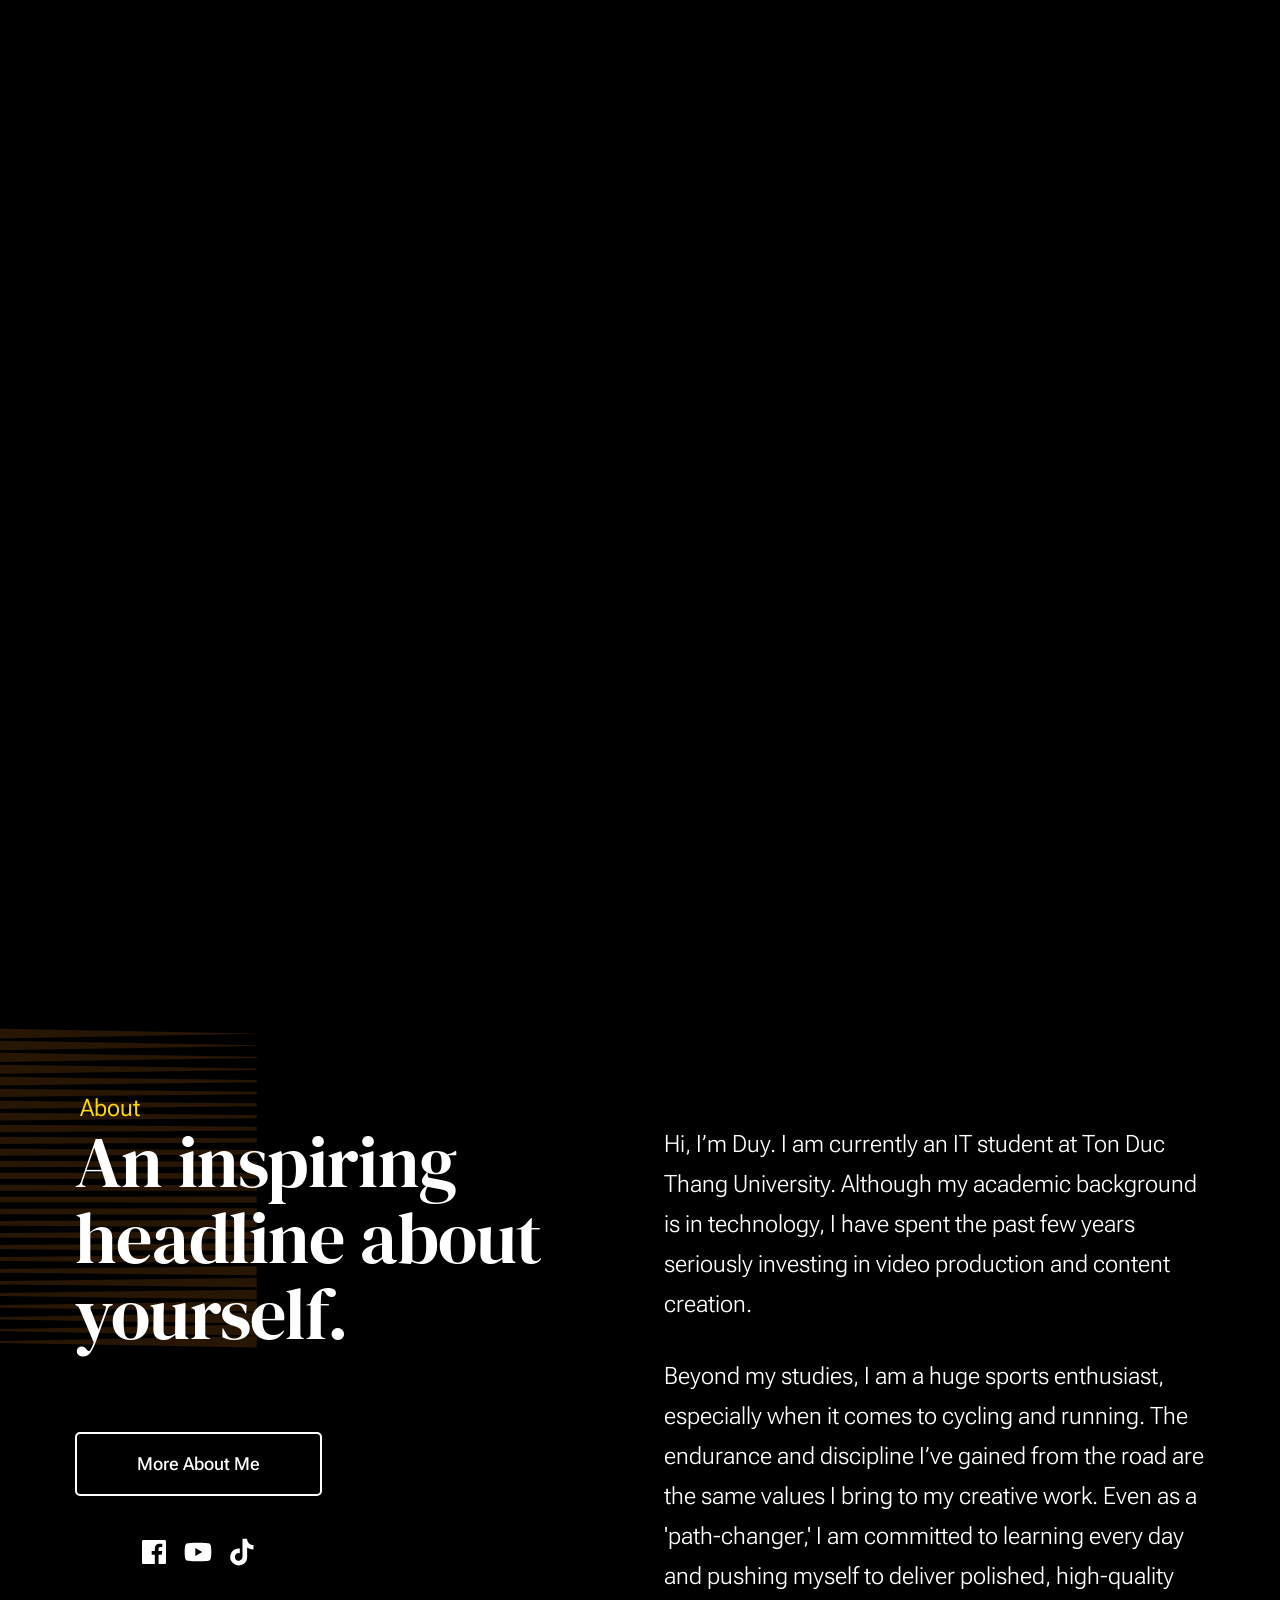
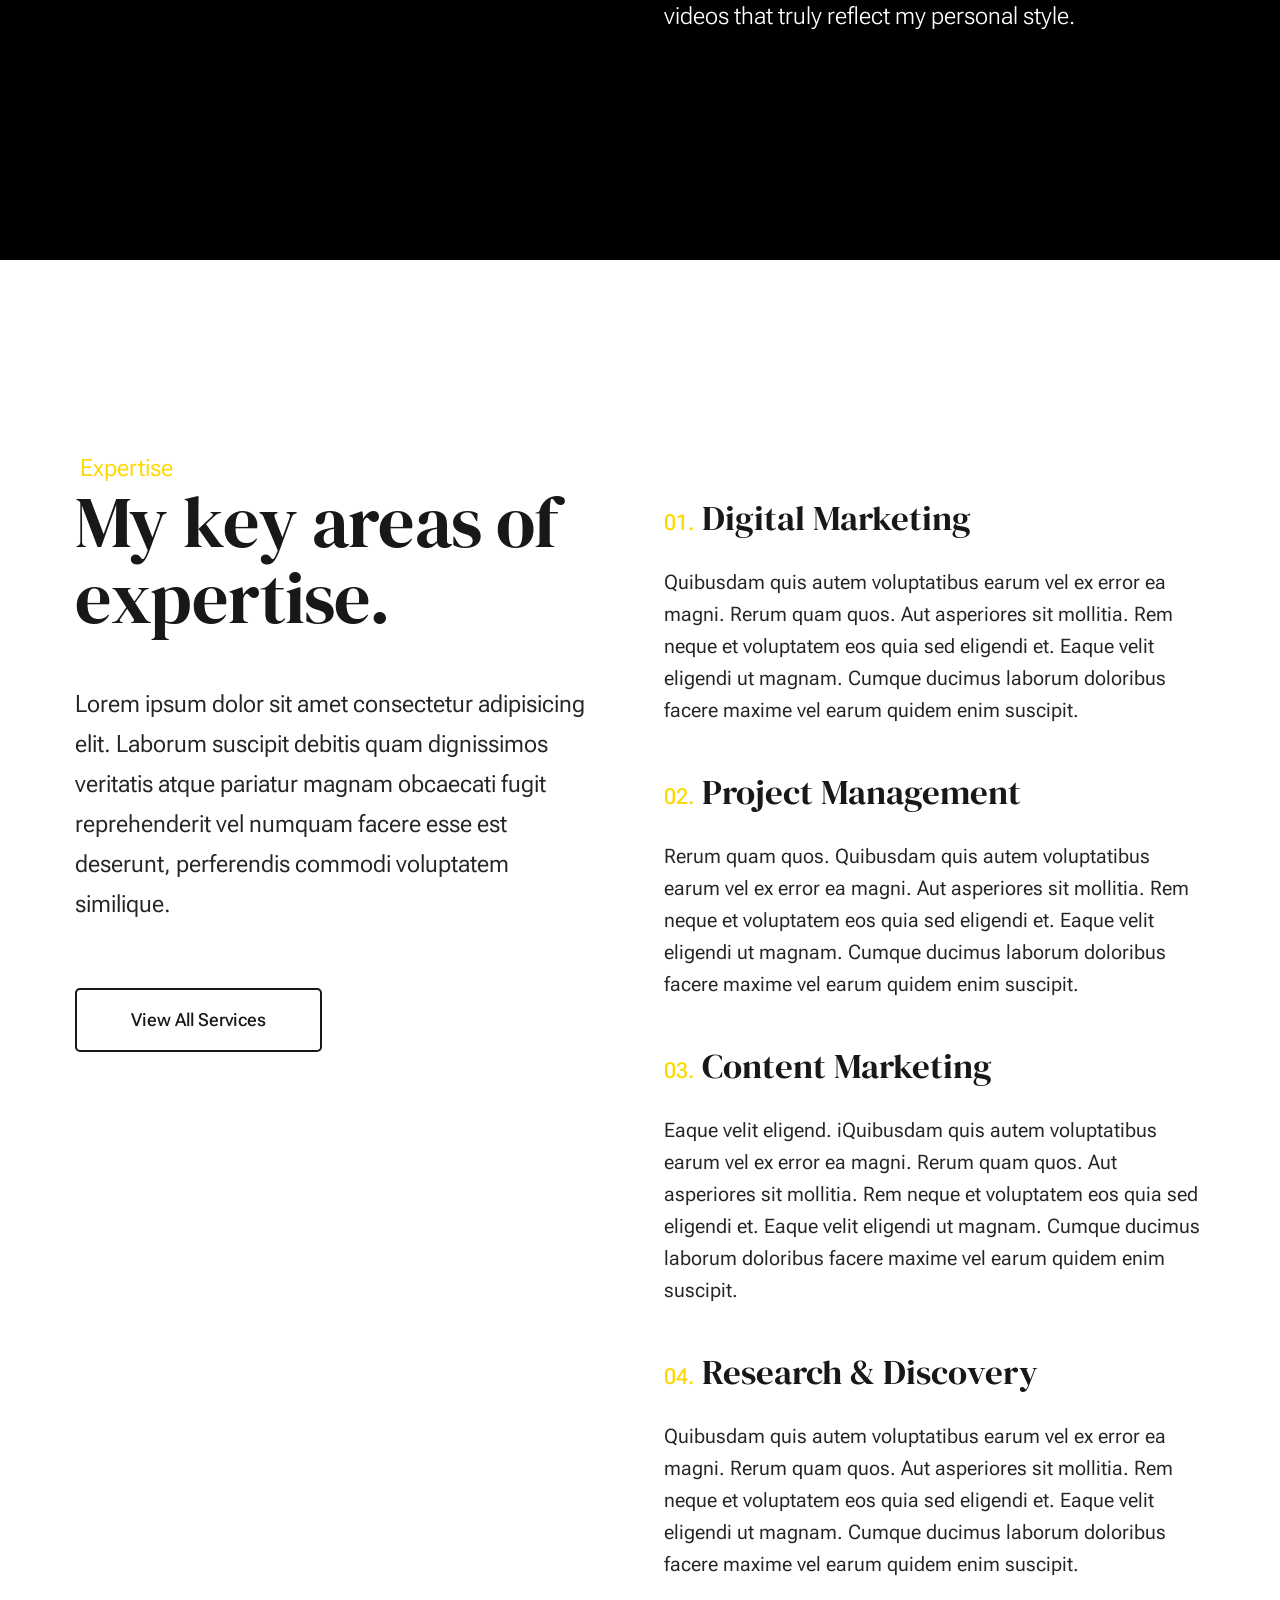
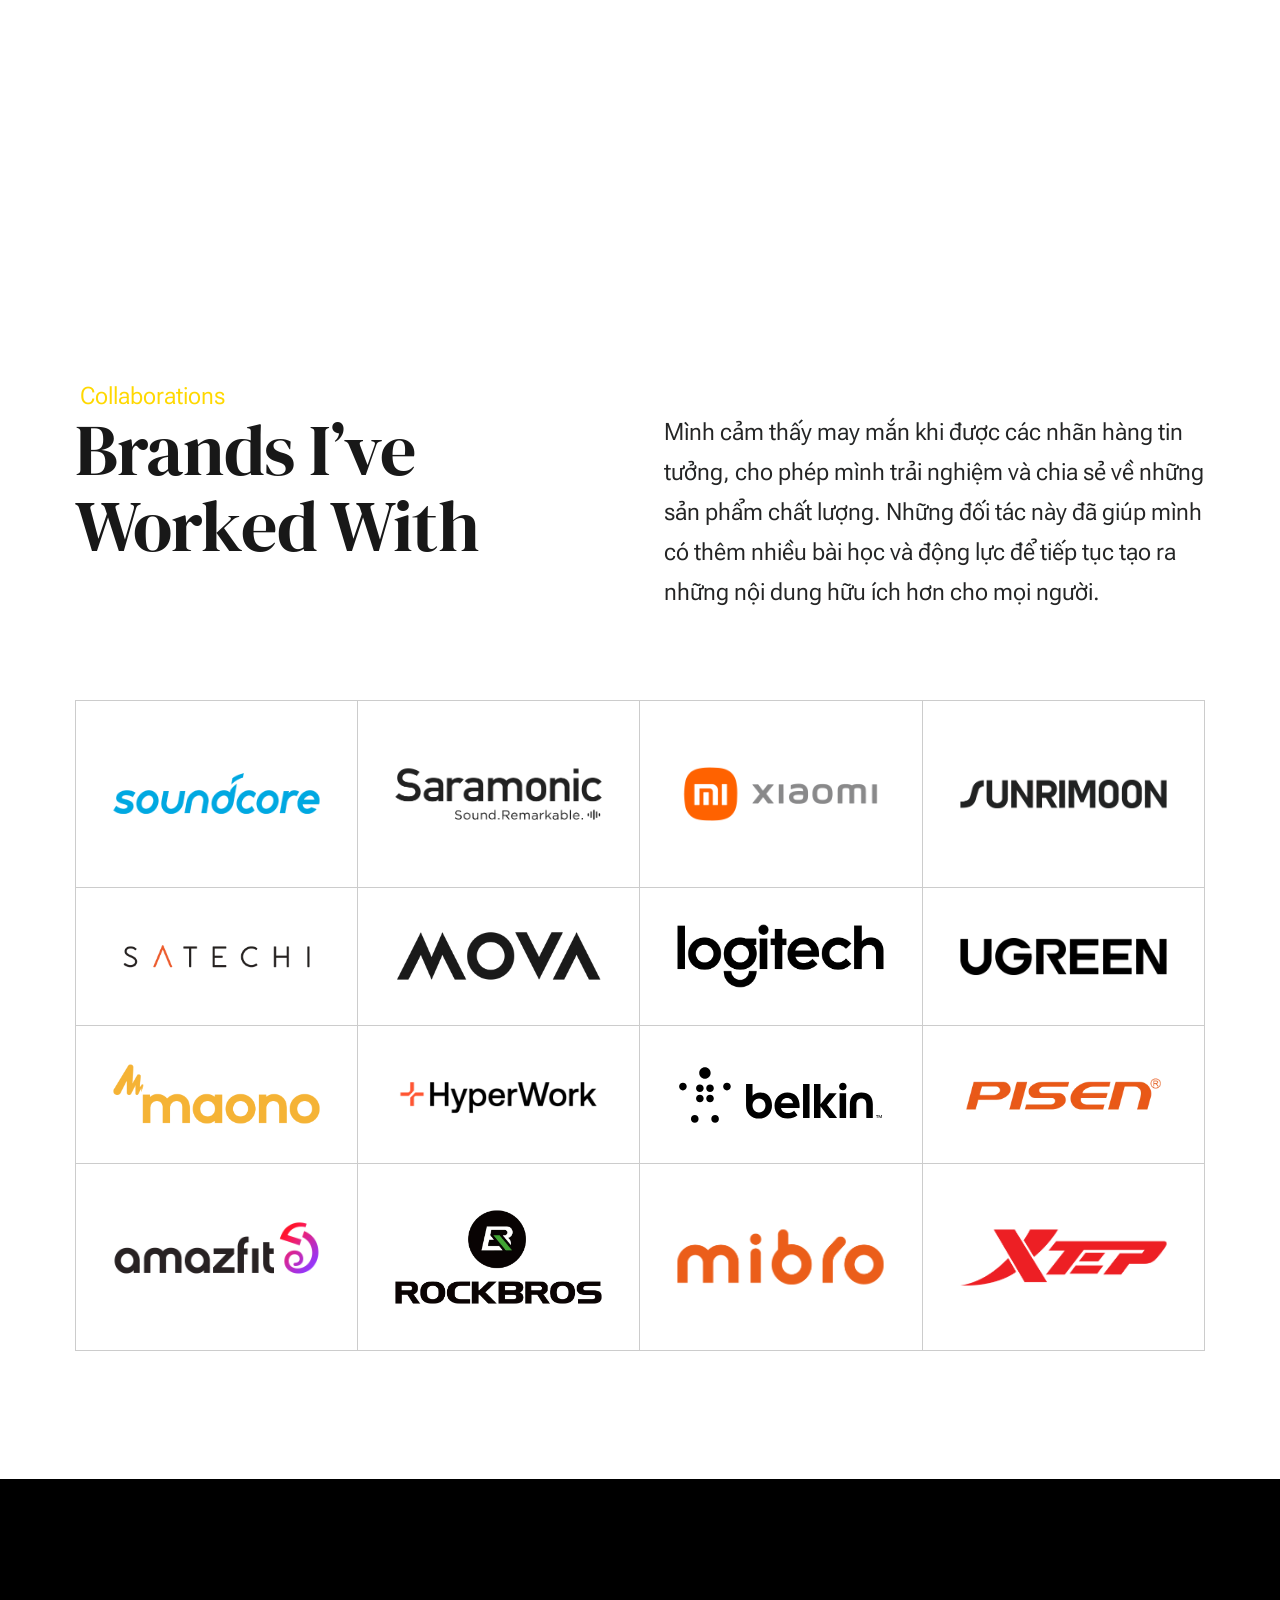
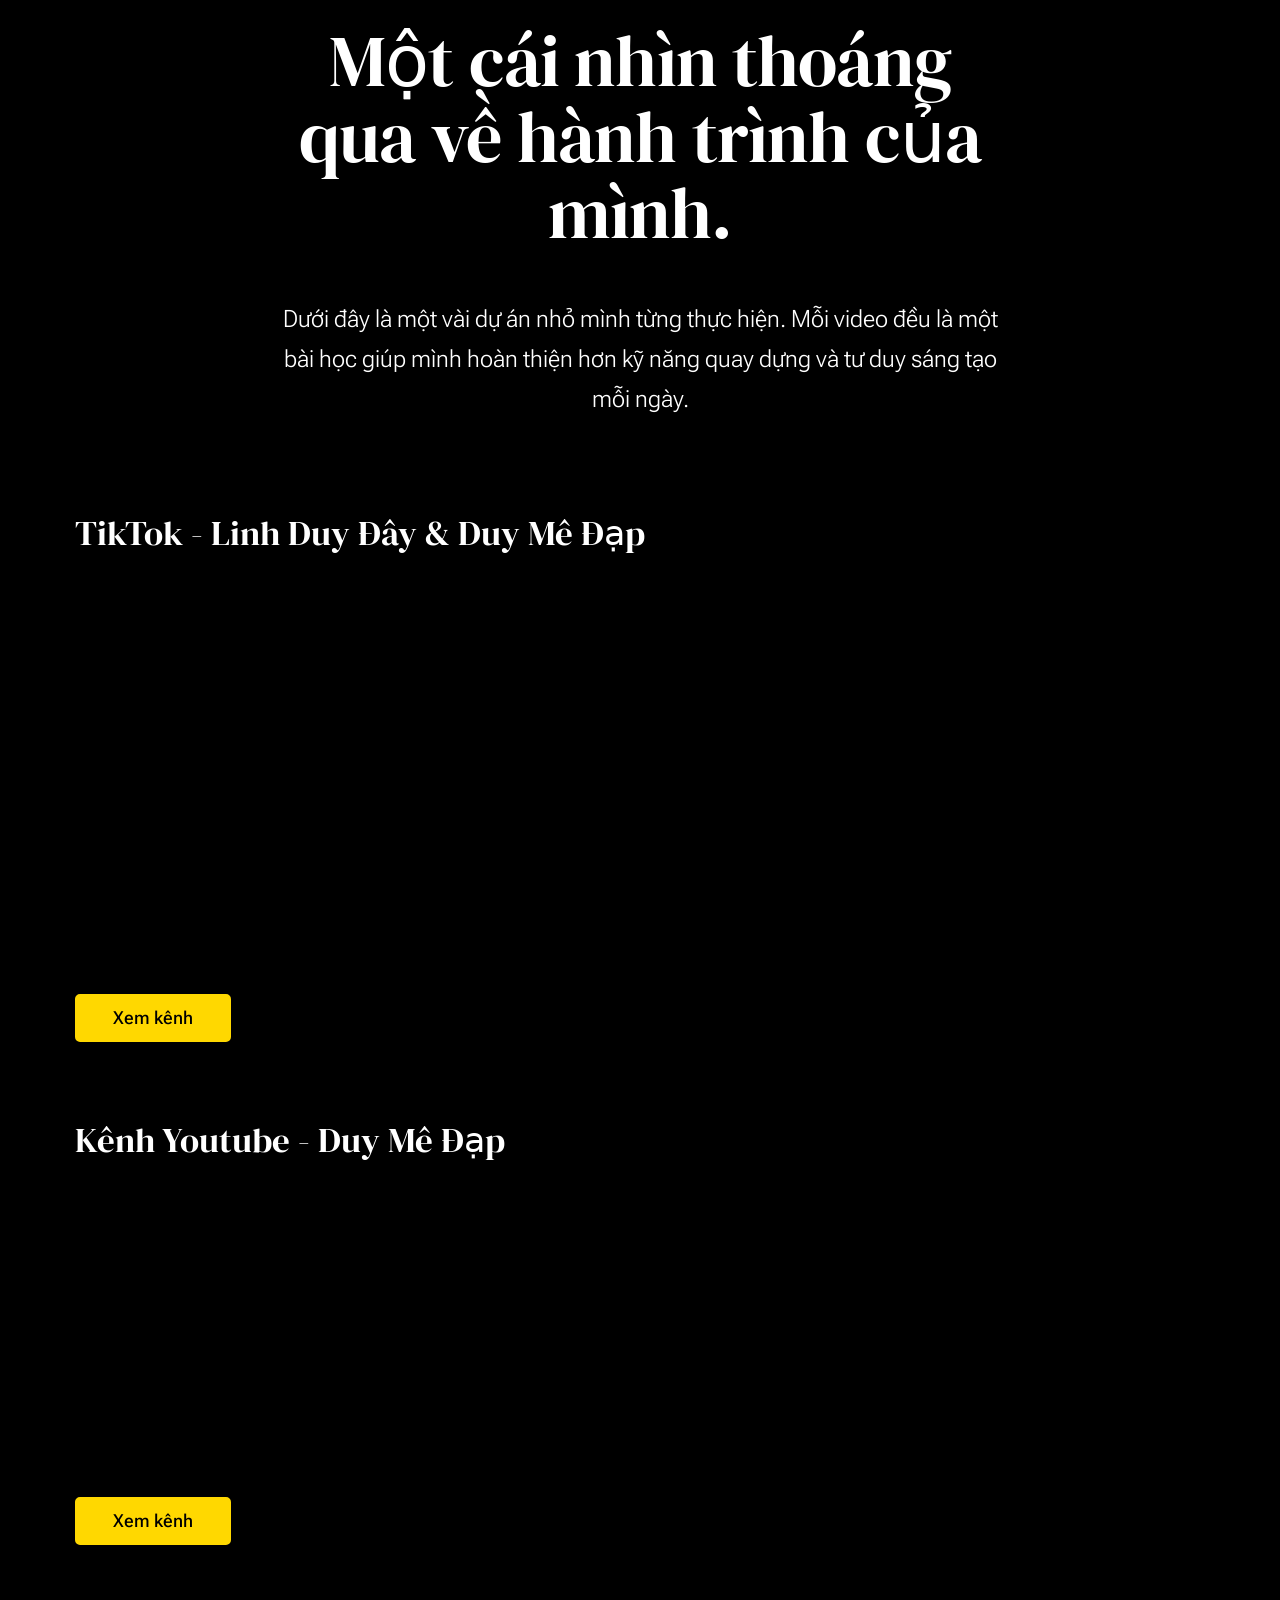
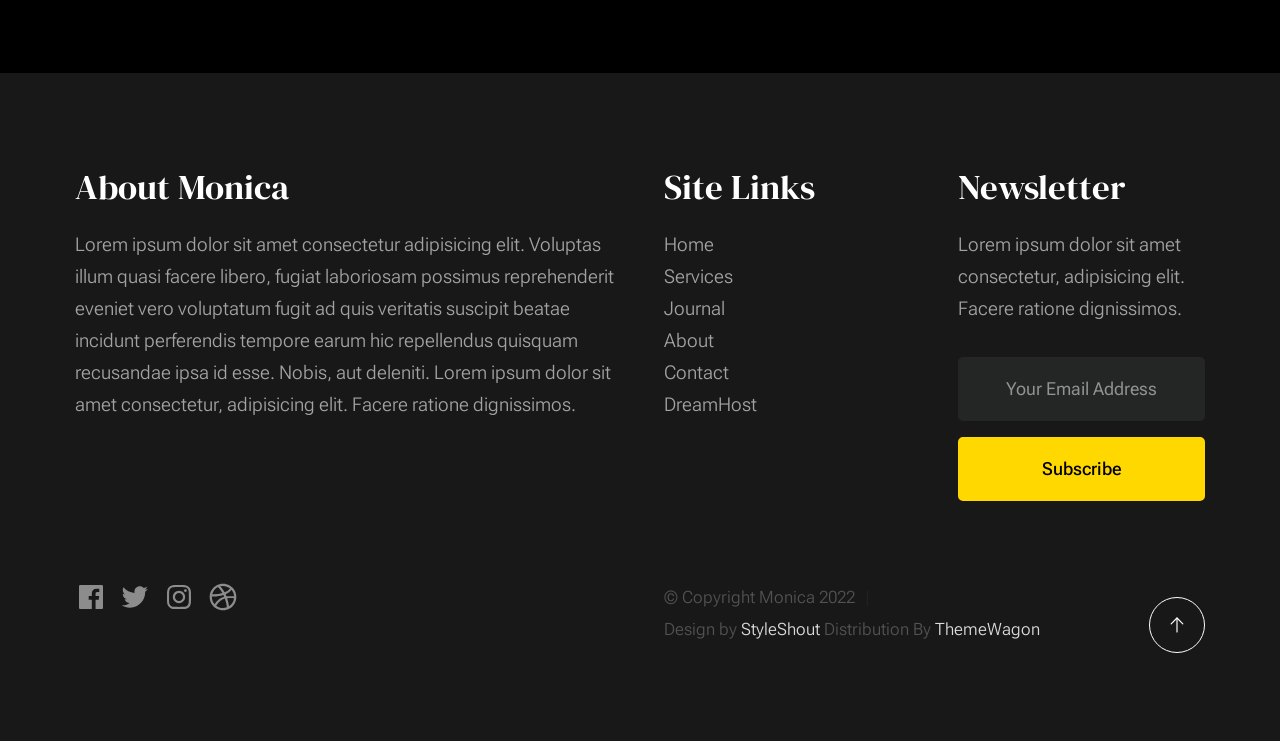
==== index.html @ 54ae008b "first commit" ====
<!DOCTYPE html>
<html lang="en" class="no-js">
  <head>
    <!--- basic page needs
    ================================================== -->
    <meta charset="utf-8" />
    <meta name="viewport" content="width=device-width, initial-scale=1" />
    <title>Linh Duy</title>

    <script>
      document.documentElement.classList.remove("no-js");
      document.documentElement.classList.add("js");
    </script>

    <!-- CSS
    ================================================== -->
    <link rel="stylesheet" href="css/vendor.css" />
    <link rel="stylesheet" href="css/styles.css" />

    <!-- favicons
    ================================================== -->
    <link rel="apple-touch-icon" sizes="180x180" href="apple-touch-icon.png" />
    <link rel="icon" type="image/png" sizes="32x32" href="favicon-32x32.png" />
    <link rel="icon" type="image/png" sizes="16x16" href="favicon-16x16.png" />
    <link rel="manifest" href="site.webmanifest" />
  </head>

  <body id="top">
    <!-- preloader
    ================================================== -->
    <div id="preloader">
      <div id="loader" class="dots-fade">
        <div></div>
        <div></div>
        <div></div>
      </div>
    </div>

    <!-- page wrap
    ================================================== -->
    <div id="page" class="s-pagewrap ss-home">
      <!-- # site header 
        ================================================== -->
      <header class="s-header">
        <div class="row s-header__inner width-sixteen-col">
          <div class="s-header__block">
            <div class="s-header__logo">
              <a class="logo" href="index.html">
                <img src="images/logo.png" alt="Homepage" />
              </a>
            </div>

            <a class="s-header__menu-toggle" href="#0"><span>Menu</span></a>
          </div>
          <!-- end s-header__block -->

          <nav class="s-header__nav">
            <ul class="s-header__menu-links">
              <li><a href="about.html">About</a></li>
              <li><a href="services.html">Gear</a></li>
              <li><a href="blog.html">Work</a></li>
              <li><a href="contact.html">Contact</a></li>
            </ul>
            <!-- s-header__menu-links -->

            <div class="s-header__contact">
              <a
                href="contact.html"
                class="btn btn--primary s-header__contact-btn"
                >Let's Work Together</a
              >
            </div>
            <!-- s-header__contact -->
          </nav>
          <!-- end s-header__nav -->
        </div>
        <!-- end s-header__inner -->
      </header>
      <!-- end s-header -->

      <!-- # site main content
        ================================================== -->
      <section id="content" class="s-content">
        <!-- intro
            ----------------------------------------------- -->
        <section id="intro" class="s-intro">
          <div class="row s-intro__content width-sixteen-col">
            <div class="column lg-12 s-intro__content-inner grid-block">
              <div class="s-intro__content-text">
                <div class="s-intro__content-pretitle text-pretitle">
                  Hello, I'm Duy
                </div>
                <h1 class="s-intro__content-title">
                  I share stories about tech <br />
                  & the open road <br />
                  through the lens<br />
                  of a young creative.
                </h1>
              </div>
              <!-- s-intro__content-text -->

              <div class="s-intro__content-media">
                <div class="s-intro__content-media-inner">
                  <img
                    src="images/intro-bg.jpg"
                    srcset="images/intro-bg.jpg 1x, images/intro-bg@2x.jpg 2x"
                    alt=""
                  />
                  <div class="lines">
                    <span></span>
                  </div>
                </div>
              </div>
              <!-- s-intro__content-media -->

              <div class="s-intro__scroll-down">
                <a href="#about" class="smoothscroll">
                  <div class="scroll-icon">
                    <svg
                      xmlns="http://www.w3.org/2000/svg"
                      viewBox="0 0 24 24"
                      width="36"
                      height="36"
                      fill="none"
                      stroke="#97b34a"
                      stroke-width="1"
                      stroke-linecap="round"
                      stroke-linejoin="round"
                    >
                      &lt;!--! Atomicons Free 1.00 by @atisalab License -
                      https://atomicons.com/license/ (Icons: CC BY 4.0)
                      Copyright 2021 Atomicons --&gt;
                      <polyline points="7 13 12 18 17 13"></polyline>
                      <line x1="12" y1="18" x2="12" y2="6"></line>
                    </svg>
                  </div>
                  <span>Scroll for more</span>
                </a>
              </div>
              <!-- s-intro__scroll-down -->
            </div>
            <!-- s-intro__content-inner -->
          </div>
          <!-- s-intro__content -->
        </section>
        <!-- end s-intro -->

        <!-- about
            ----------------------------------------------- -->
        <section id="about" class="s-about target-section">
          <div class="row s-about__content width-sixteen-col">
            <div class="column grid-block grid-section-split">
              <img
                src="images/geometric_shape.svg"
                alt=""
                class="s-about__content-imgbg"
              />

              <div class="section-header grid-section-split__header">
                <div class="text-pretitle">About</div>
                <h2 class="text-display-title">
                  An inspiring headline about yourself.
                </h2>
              </div>
              <!-- end section-header -->

              <div class="s-about__content-main grid-section-split__primary">
                <p class="attention-getter">
                  Hi, I’m Duy. I am currently an IT student at Ton Duc Thang
                  University. Although my academic background is in technology,
                  I have spent the past few years seriously investing in video
                  production and content creation.
                </p>

                <p class="attention-getter">
                  Beyond my studies, I am a huge sports enthusiast, especially
                  when it comes to cycling and running. The endurance and
                  discipline I’ve gained from the road are the same values I
                  bring to my creative work. Even as a 'path-changer,' I am
                  committed to learning every day and pushing myself to deliver
                  polished, high-quality videos that truly reflect my personal
                  style.
                </p>
              </div>
              <!-- end s-about__content-main -->

              <div class="s-about__content-btn grid-section-split__bottom">
                <a href="about.html" class="btn btn--stroke u-fullwidth"
                  >More About Me</a
                >

                <ul class="s-about__social social-list">
                  <li>
                    <a href="https://www.facebook.com/duypnl219">
                      <svg
                        xmlns="http://www.w3.org/2000/svg"
                        width="24"
                        height="24"
                        viewBox="0 0 24 24"
                        style="
                          fill: rgba(0, 0, 0, 1);
                          transform: ;
                          -ms-filter: ;
                        "
                      >
                        <path
                          d="M20,3H4C3.447,3,3,3.448,3,4v16c0,0.552,0.447,1,1,1h8.615v-6.96h-2.338v-2.725h2.338v-2c0-2.325,1.42-3.592,3.5-3.592 c0.699-0.002,1.399,0.034,2.095,0.107v2.42h-1.435c-1.128,0-1.348,0.538-1.348,1.325v1.735h2.697l-0.35,2.725h-2.348V21H20 c0.553,0,1-0.448,1-1V4C21,3.448,20.553,3,20,3z"
                        ></path>
                      </svg>
                      <span class="u-screen-reader-text">Facebook</span>
                    </a>
                  </li>
                  <li>
                    <a href="https://www.youtube.com/@duymedap">
                      <svg
                        xmlns="http://www.w3.org/2000/svg"
                        width="24"
                        height="24"
                        viewBox="0 0 24 24"
                        style="fill: rgba(255, 0, 0, 1)"
                      >
                        <path
                          d="M21.58,7.19c-0.23-0.86-0.91-1.53-1.77-1.77C18.25,5,12,5,12,5s-6.25,0-7.81,0.42c-0.86,0.24-1.53,0.91-1.77,1.77C2,8.75,2,12,2,12s0,3.25,0.42,4.81c0.23,0.86,0.91,1.53,1.77,1.77C5.75,19,12,19,12,19s6.25,0,7.81-0.42c0.86-0.24,1.53-0.91,1.77-1.77C22,15.25,22,12,22,12S22,8.75,21.58,7.19z M10,15V9l5.2,3L10,15z"
                        ></path>
                      </svg>
                      <span class="u-screen-reader-text">Youtube</span>
                    </a>
                  </li>
                  <li>
                    <a href="https://www.tiktok.com/@duymedap">
                      <svg
                        xmlns="http://www.w3.org/2000/svg"
                        width="24"
                        height="24"
                        viewBox="0 0 24 24"
                        style="fill: rgba(0, 0, 0, 1)"
                      >
                        <path
                          d="M19.59 6.69a4.83 4.83 0 0 1-3.77-4.25V2h-3.45v13.67a2.89 2.89 0 0 1-5.2 1.74 2.89 2.89 0 0 1 2.31-4.64 2.93 2.93 0 0 1 .88.13V9.4a6.84 6.84 0 0 0-1-.05A6.33 6.33 0 0 0 5 20.1a6.34 6.34 0 0 0 10.86-4.43v-7a8.16 8.16 0 0 0 4.77 1.52v-3.4a4.85 4.85 0 0 1-1.04-.1z"
                        ></path>
                      </svg>
                      <span class="u-screen-reader-text">TikTok</span>
                    </a>
                  </li>
                </ul>
                <!-- end s-footer__social -->
              </div>
              <!-- end s-about__content-btn -->
            </div>
            <!-- content-inner -->
          </div>
        </section>
        <!-- end s-about -->

        <!-- expertise
            ----------------------------------------------- -->
        <section id="expertise" class="s-expertise">
          <div class="row s-expertise__content width-sixteen-col">
            <div class="column xl-12 grid-block grid-section-split">
              <div class="section-header grid-section-split__header">
                <div class="text-pretitle">Expertise</div>
                <h2 class="text-display-title">My key areas of expertise.</h2>

                <p class="lead">
                  Lorem ipsum dolor sit amet consectetur adipisicing elit.
                  Laborum suscipit debitis quam dignissimos veritatis atque
                  pariatur magnam obcaecati fugit reprehenderit vel numquam
                  facere esse est deserunt, perferendis commodi voluptatem
                  similique.
                </p>
              </div>
              <!-- end section-header -->

              <div
                class="s-expertise__content-main grid-section-split__primary"
              >
                <div class="grid-list-items list-items show-ctr">
                  <div class="grid-list-items__item list-items__item">
                    <div class="grid-list-items__title list-items__item-header">
                      <h3 class="list-items__item-title">Digital Marketing</h3>
                    </div>
                    <div class="grid-list-items__text list-items__item-text">
                      <p>
                        Quibusdam quis autem voluptatibus earum vel ex error ea
                        magni. Rerum quam quos. Aut asperiores sit mollitia. Rem
                        neque et voluptatem eos quia sed eligendi et. Eaque
                        velit eligendi ut magnam. Cumque ducimus laborum
                        doloribus facere maxime vel earum quidem enim suscipit.
                      </p>
                    </div>
                  </div>
                  <!-- list-item -->
                  <div class="grid-list-items__item list-items__item">
                    <div class="grid-list-items__title list-items__item-header">
                      <h3 class="list-items__item-title">Project Management</h3>
                    </div>
                    <div class="grid-list-items__text list-items__item-text">
                      <p>
                        Rerum quam quos. Quibusdam quis autem voluptatibus earum
                        vel ex error ea magni. Aut asperiores sit mollitia. Rem
                        neque et voluptatem eos quia sed eligendi et. Eaque
                        velit eligendi ut magnam. Cumque ducimus laborum
                        doloribus facere maxime vel earum quidem enim suscipit.
                      </p>
                    </div>
                  </div>
                  <!-- list-expertise__item -->
                  <div class="grid-list-items__item list-items__item">
                    <div class="grid-list-items__title list-items__item-header">
                      <h3 class="list-items__item-title">Content Marketing</h3>
                    </div>
                    <div class="grid-list-items__text list-items__item-text">
                      <p>
                        Eaque velit eligend. iQuibusdam quis autem voluptatibus
                        earum vel ex error ea magni. Rerum quam quos. Aut
                        asperiores sit mollitia. Rem neque et voluptatem eos
                        quia sed eligendi et. Eaque velit eligendi ut magnam.
                        Cumque ducimus laborum doloribus facere maxime vel earum
                        quidem enim suscipit.
                      </p>
                    </div>
                  </div>
                  <!-- list-expertise__item -->
                  <div class="grid-list-items__item list-items__item">
                    <div class="grid-list-items__title list-items__item-header">
                      <h3 class="list-items__item-title">
                        Research & Discovery
                      </h3>
                    </div>
                    <div class="grid-list-items__text list-items__item-text">
                      <p>
                        Quibusdam quis autem voluptatibus earum vel ex error ea
                        magni. Rerum quam quos. Aut asperiores sit mollitia. Rem
                        neque et voluptatem eos quia sed eligendi et. Eaque
                        velit eligendi ut magnam. Cumque ducimus laborum
                        doloribus facere maxime vel earum quidem enim suscipit.
                      </p>
                    </div>
                  </div>
                  <!-- list-expertise__item -->
                </div>
                <!-- grid-list-items -->
              </div>
              <!-- end s-expertise__content-main -->

              <div class="s-expertise__content-btn grid-section-split__bottom">
                <a href="services.html" class="btn btn--stroke u-fullwidth"
                  >View All Services</a
                >
              </div>
              <!-- end s-about__content-btn -->
            </div>
            <!-- end grid-block-->
          </div>
          <!-- end s-expertise__content -->
        </section>
        <!-- end s-expertise -->

        <!-- clients
            ----------------------------------------------- -->
        <section id="clients" class="s-clients">
          <div class="row s-clients__content-block width-sixteen-col">
            <div class="column xl-12 grid-block grid-section-split">
              <div class="section-header grid-section-split__header">
                <div class="text-pretitle">Collaborations</div>
                <h2 class="text-display-title">Brands I’ve Worked With</h2>
              </div>
              <!-- end section-header -->

              <div class="grid-section-split__primary">
                <p class="lead">
                  Mình cảm thấy may mắn khi được các nhãn hàng tin tưởng, cho
                  phép mình trải nghiệm và chia sẻ về những sản phẩm chất lượng.
                  Những đối tác này đã giúp mình có thêm nhiều bài học và động
                  lực để tiếp tục tạo ra những nội dung hữu ích hơn cho mọi
                  người.
                </p>
              </div>
              <!-- end grid-section-split__primary -->
            </div>
            <!-- end column -->
          </div>
          <!-- end row -->

          <div class="row s-clients__content-block width-sixteen-col">
            <div class="column xl-12">
              <div class="clients-list">
                <div class="clients-list__item">
                  <a href="#0">
                    <img src="images/clients/soundcore.png" alt="" />
                  </a>
                </div>
                <div class="clients-list__item">
                  <a href="#0">
                    <img src="images/clients/sara.png" alt="" />
                  </a>
                </div>
                <div class="clients-list__item">
                  <a href="#0">
                    <img src="images/clients/xiaomi.png" alt="" />
                  </a>
                </div>
                <div class="clients-list__item">
                  <a href="#0">
                    <img src="images/clients/sunri.png" alt="" />
                  </a>
                </div>
                <div class="clients-list__item">
                  <a href="#0">
                    <img src="images/clients/satechi.webp" alt="" />
                  </a>
                </div>
                <div class="clients-list__item">
                  <a href="#0">
                    <img src="images/clients/mova.png" alt="" />
                  </a>
                </div>
                <div class="column clients-list__item">
                  <a href="#0">
                    <img src="images/clients/logi.png" alt="" />
                  </a>
                </div>
                <div class="column clients-list__item">
                  <a href="#0">
                    <img src="images/clients/ugreen.png" alt="" />
                  </a>
                </div>
                <div class="clients-list__item">
                  <a href="#0">
                    <img src="images/clients/mao.png" alt="" />
                  </a>
                </div>
                <div class="clients-list__item">
                  <a href="#0">
                    <img src="images/clients/hyper.webp" alt="" />
                  </a>
                </div>
                <div class="clients-list__item">
                  <a href="#0">
                    <img src="images/clients/belkin.svg" alt="" />
                  </a>
                </div>
                <div class="clients-list__item">
                  <a href="#0">
                    <img src="images/clients/pisen.webp" alt="" />
                  </a>
                </div>
                <div class="clients-list__item">
                  <a href="#0">
                    <img src="images/clients/amazfit.png" alt="" />
                  </a>
                </div>

                <div class="clients-list__item">
                  <a href="#0">
                    <img src="images/clients/rock.webp" alt="" />
                  </a>
                </div>
                <div class="clients-list__item">
                  <a href="#0">
                    <img src="images/clients/mibro.png" alt="" />
                  </a>
                </div>
                <div class="clients-list__item">
                  <a href="#0">
                    <img src="images/clients/xtep.png" alt="" />
                  </a>
                </div>
              </div>
              <!-- end clients-list -->
            </div>
            <!-- end column -->
          </div>
          <!-- end row -->

          <!-- end row -->
        </section>
        <!-- end s-clients -->
      </section>
      <!-- s-content-->

      <!-- # cta
        ================================================== -->
      <section id="cta" class="s-cta">
        <div class="row row-x-center text-center">
          <div class="column xl-8 lg-12">
            <div class="s-cta__content">
              <h2 class="text-display-title">
                Một cái nhìn thoáng qua về hành trình của mình.
              </h2>
              <p class="lead">
                Dưới đây là một vài dự án nhỏ mình từng thực hiện. Mỗi video đều
                là một bài học giúp mình hoàn thiện hơn kỹ năng quay dựng và tư
                duy sáng tạo mỗi ngày.
              </p>
            </div>
          </div>
        </div>
        <div class="row">
          <div class="column xl-12">
            <div class="video-header">
              <h3 class="video-title">TikTok - Linh Duy Đây & Duy Mê Đạp</h3>
            </div>
            <div class="video-carousel vertical-style">
              <div class="video-item">
                <iframe
                  src="https://www.tiktok.com/embed/7597746743660530965"
                  frameborder="0"
                  allowfullscreen
                  scrolling="no"
                  style="width: 100%; height: 100%"
                >
                </iframe>
              </div>
              <div class="video-item">
                <iframe
                  src="https://www.tiktok.com/embed/7597042203243875604"
                  frameborder="0"
                  allowfullscreen
                  scrolling="no"
                  style="width: 100%; height: 100%"
                >
                </iframe>
              </div>
              <div class="video-item">
                <iframe
                  src="https://www.tiktok.com/embed/7585123730628562197"
                  frameborder="0"
                  allowfullscreen
                  scrolling="no"
                  style="width: 100%; height: 100%"
                >
                </iframe>
              </div>
              <div class="video-item">
                <iframe
                  src="https://www.tiktok.com/embed/7582916212783418631"
                  frameborder="0"
                  allowfullscreen
                  scrolling="no"
                  style="width: 100%; height: 100%"
                >
                </iframe>
              </div>
              <div class="video-item">
                <iframe
                  src="https://www.tiktok.com/embed/7592936230405278983"
                  frameborder="0"
                  allowfullscreen
                  scrolling="no"
                  style="width: 100%; height: 100%"
                >
                </iframe>
              </div>
              <div class="video-item">
                <iframe
                  src="https://www.tiktok.com/embed/7558760949189070088"
                  frameborder="0"
                  allowfullscreen
                  scrolling="no"
                  style="width: 100%; height: 100%"
                >
                </iframe>
              </div>
            </div>
            <a
              href="https://www.tiktok.com/@linhduyday"
              class="btn btn--primary btn--small"
              >Xem kênh</a
            >
          </div>
        </div>

        <div class="row">
          <div class="column xl-12">
            <div class="video-header">
              <h3 class="video-title">Kênh Youtube - Duy Mê Đạp</h3>
            </div>
            <div class="video-carousel horizontal-style">
              <div class="video-item">
                <iframe
                  width="560"
                  height="315"
                  src="https://www.youtube.com/embed/Foh7rsQhbao?si=MW8oLFw_8OTQyI_W"
                  title="YouTube video player"
                  frameborder="0"
                  allow="accelerometer; autoplay; clipboard-write; encrypted-media; gyroscope; picture-in-picture; web-share"
                  referrerpolicy="strict-origin-when-cross-origin"
                  allowfullscreen
                ></iframe>
              </div>
              <div class="video-item">
                <iframe
                  width="560"
                  height="315"
                  src="https://www.youtube.com/embed/tywjRWN-Xiw?si=QII7PHkwVsRwSSDX"
                  title="YouTube video player"
                  frameborder="0"
                  allow="accelerometer; autoplay; clipboard-write; encrypted-media; gyroscope; picture-in-picture; web-share"
                  referrerpolicy="strict-origin-when-cross-origin"
                  allowfullscreen
                ></iframe>
              </div>
              <div class="video-item">
                <iframe
                  width="560"
                  height="315"
                  src="https://www.youtube.com/embed/5u5qcl7GqgI?si=MX844s5fxqZZOKjQ"
                  title="YouTube video player"
                  frameborder="0"
                  allow="accelerometer; autoplay; clipboard-write; encrypted-media; gyroscope; picture-in-picture; web-share"
                  referrerpolicy="strict-origin-when-cross-origin"
                  allowfullscreen
                ></iframe>
              </div>
              <div class="video-item">
                <iframe
                  width="560"
                  height="315"
                  src="https://www.youtube.com/embed/udO4QP_cqlY?si=HUdGf1M4EpYzIGrw"
                  title="YouTube video player"
                  frameborder="0"
                  allow="accelerometer; autoplay; clipboard-write; encrypted-media; gyroscope; picture-in-picture; web-share"
                  referrerpolicy="strict-origin-when-cross-origin"
                  allowfullscreen
                ></iframe>
              </div>
              <div class="video-item">
                <iframe
                  width="560"
                  height="315"
                  src="https://www.youtube.com/embed/FG3beEtc8yU?si=1Im4n_x0OQw8hI_y"
                  title="YouTube video player"
                  frameborder="0"
                  allow="accelerometer; autoplay; clipboard-write; encrypted-media; gyroscope; picture-in-picture; web-share"
                  referrerpolicy="strict-origin-when-cross-origin"
                  allowfullscreen
                ></iframe>
              </div>
            </div>
            <a
              href="https://www.youtube.com/@duymedap"
              class="btn btn--primary btn--small"
              >Xem kênh</a
            >
          </div>
        </div>
      </section>
      <!-- end s-cta -->

      <!-- # journal
        ================================================== -->

      <!-- end s-journal -->

      <!-- # footer 
        ================================================== -->
      <footer class="s-footer">
        <div class="row s-footer__content">
          <div class="column xl-6 lg-6 md-12 s-footer__block s-footer__about">
            <h3>About Monica</h3>
            <p>
              Lorem ipsum dolor sit amet consectetur adipisicing elit. Voluptas
              illum quasi facere libero, fugiat laboriosam possimus
              reprehenderit eveniet vero voluptatum fugit ad quis veritatis
              suscipit beatae incidunt perferendis tempore earum hic repellendus
              quisquam recusandae ipsa id esse. Nobis, aut deleniti. Lorem ipsum
              dolor sit amet consectetur, adipisicing elit. Facere ratione
              dignissimos.
            </p>
          </div>
          <div
            class="column xl-3 lg-6 md-12 s-footer__block s-footer__site-links"
          >
            <h3>Site Links</h3>
            <ul class="link-list">
              <li><a href="index.html">Home</a></li>
              <li><a href="services.html">Services</a></li>
              <li><a href="blog.html">Journal</a></li>
              <li><a href="about.html">About</a></li>
              <li><a href="contact.html">Contact</a></li>
              <li>
                <a href="https://www.dreamhost.com/r.cgi?287326">DreamHost</a>
              </li>
            </ul>
          </div>
          <div
            class="column xl-3 lg-6 md-12 tab-12 s-footer__block s-footer__newsletter"
          >
            <h3>Newsletter</h3>

            <p>
              Lorem ipsum dolor sit amet consectetur, adipisicing elit. Facere
              ratione dignissimos.
            </p>

            <div class="subscribe-form">
              <form id="mc-form" class="mc-form">
                <input
                  type="email"
                  name="EMAIL"
                  id="mce-EMAIL"
                  class="u-fullwidth text-center"
                  placeholder="Your Email Address"
                  title="The domain portion of the email address is invalid (the portion after the @)."
                  pattern="^([^\x00-\x20\x22\x28\x29\x2c\x2e\x3a-\x3c\x3e\x40\x5b-\x5d\x7f-\xff]+|\x22([^\x0d\x22\x5c\x80-\xff]|\x5c[\x00-\x7f])*\x22)(\x2e([^\x00-\x20\x22\x28\x29\x2c\x2e\x3a-\x3c\x3e\x40\x5b-\x5d\x7f-\xff]+|\x22([^\x0d\x22\x5c\x80-\xff]|\x5c[\x00-\x7f])*\x22))*\x40([^\x00-\x20\x22\x28\x29\x2c\x2e\x3a-\x3c\x3e\x40\x5b-\x5d\x7f-\xff]+|\x5b([^\x0d\x5b-\x5d\x80-\xff]|\x5c[\x00-\x7f])*\x5d)(\x2e([^\x00-\x20\x22\x28\x29\x2c\x2e\x3a-\x3c\x3e\x40\x5b-\x5d\x7f-\xff]+|\x5b([^\x0d\x5b-\x5d\x80-\xff]|\x5c[\x00-\x7f])*\x5d))*(\.\w{2,})+$"
                  required
                />
                <input
                  type="submit"
                  name="subscribe"
                  value="Subscribe"
                  class="btn btn--primary btn--small u-fullwidth"
                />
                <!-- <div style="position: absolute; left: -5000px;" aria-hidden="true"><input type="text" name="b_cdb7b577e41181934ed6a6a44_9a91cfe7b3" tabindex="-1" value=""></div> -->
                <div class="mc-status"></div>
              </form>
            </div>
          </div>
        </div>

        <div class="row s-footer__bottom">
          <div class="column xl-6 lg-12">
            <ul class="s-footer__social social-list">
              <li>
                <a href="#0">
                  <svg
                    xmlns="http://www.w3.org/2000/svg"
                    width="24"
                    height="24"
                    viewBox="0 0 24 24"
                    style="fill: rgba(0, 0, 0, 1); transform: ; -ms-filter: "
                  >
                    <path
                      d="M20,3H4C3.447,3,3,3.448,3,4v16c0,0.552,0.447,1,1,1h8.615v-6.96h-2.338v-2.725h2.338v-2c0-2.325,1.42-3.592,3.5-3.592 c0.699-0.002,1.399,0.034,2.095,0.107v2.42h-1.435c-1.128,0-1.348,0.538-1.348,1.325v1.735h2.697l-0.35,2.725h-2.348V21H20 c0.553,0,1-0.448,1-1V4C21,3.448,20.553,3,20,3z"
                    ></path>
                  </svg>
                  <span class="u-screen-reader-text">Facebook</span>
                </a>
              </li>
              <li>
                <a href="#0">
                  <svg
                    xmlns="http://www.w3.org/2000/svg"
                    width="24"
                    height="24"
                    viewBox="0 0 24 24"
                    style="fill: rgba(0, 0, 0, 1); transform: ; -ms-filter: "
                  >
                    <path
                      d="M19.633,7.997c0.013,0.175,0.013,0.349,0.013,0.523c0,5.325-4.053,11.461-11.46,11.461c-2.282,0-4.402-0.661-6.186-1.809 c0.324,0.037,0.636,0.05,0.973,0.05c1.883,0,3.616-0.636,5.001-1.721c-1.771-0.037-3.255-1.197-3.767-2.793 c0.249,0.037,0.499,0.062,0.761,0.062c0.361,0,0.724-0.05,1.061-0.137c-1.847-0.374-3.23-1.995-3.23-3.953v-0.05 c0.537,0.299,1.16,0.486,1.82,0.511C3.534,9.419,2.823,8.184,2.823,6.787c0-0.748,0.199-1.434,0.548-2.032 c1.983,2.443,4.964,4.04,8.306,4.215c-0.062-0.3-0.1-0.611-0.1-0.923c0-2.22,1.796-4.028,4.028-4.028 c1.16,0,2.207,0.486,2.943,1.272c0.91-0.175,1.782-0.512,2.556-0.973c-0.299,0.935-0.936,1.721-1.771,2.22 c0.811-0.088,1.597-0.312,2.319-0.624C21.104,6.712,20.419,7.423,19.633,7.997z"
                    ></path>
                  </svg>
                  <span class="u-screen-reader-text">Twitter</span>
                </a>
              </li>
              <li>
                <a href="#0">
                  <svg
                    xmlns="http://www.w3.org/2000/svg"
                    width="24"
                    height="24"
                    viewBox="0 0 24 24"
                    style="fill: rgba(0, 0, 0, 1); transform: ; -ms-filter: "
                  >
                    <path
                      d="M11.999,7.377c-2.554,0-4.623,2.07-4.623,4.623c0,2.554,2.069,4.624,4.623,4.624c2.552,0,4.623-2.07,4.623-4.624 C16.622,9.447,14.551,7.377,11.999,7.377L11.999,7.377z M11.999,15.004c-1.659,0-3.004-1.345-3.004-3.003 c0-1.659,1.345-3.003,3.004-3.003s3.002,1.344,3.002,3.003C15.001,13.659,13.658,15.004,11.999,15.004L11.999,15.004z"
                    ></path>
                    <circle cx="16.806" cy="7.207" r="1.078"></circle>
                    <path
                      d="M20.533,6.111c-0.469-1.209-1.424-2.165-2.633-2.632c-0.699-0.263-1.438-0.404-2.186-0.42 c-0.963-0.042-1.268-0.054-3.71-0.054s-2.755,0-3.71,0.054C7.548,3.074,6.809,3.215,6.11,3.479C4.9,3.946,3.945,4.902,3.477,6.111 c-0.263,0.7-0.404,1.438-0.419,2.186c-0.043,0.962-0.056,1.267-0.056,3.71c0,2.442,0,2.753,0.056,3.71 c0.015,0.748,0.156,1.486,0.419,2.187c0.469,1.208,1.424,2.164,2.634,2.632c0.696,0.272,1.435,0.426,2.185,0.45 c0.963,0.042,1.268,0.055,3.71,0.055s2.755,0,3.71-0.055c0.747-0.015,1.486-0.157,2.186-0.419c1.209-0.469,2.164-1.424,2.633-2.633 c0.263-0.7,0.404-1.438,0.419-2.186c0.043-0.962,0.056-1.267,0.056-3.71s0-2.753-0.056-3.71C20.941,7.57,20.801,6.819,20.533,6.111z M19.315,15.643c-0.007,0.576-0.111,1.147-0.311,1.688c-0.305,0.787-0.926,1.409-1.712,1.711c-0.535,0.199-1.099,0.303-1.67,0.311 c-0.95,0.044-1.218,0.055-3.654,0.055c-2.438,0-2.687,0-3.655-0.055c-0.569-0.007-1.135-0.112-1.669-0.311 c-0.789-0.301-1.414-0.923-1.719-1.711c-0.196-0.534-0.302-1.099-0.311-1.669c-0.043-0.95-0.053-1.218-0.053-3.654 c0-2.437,0-2.686,0.053-3.655c0.007-0.576,0.111-1.146,0.311-1.687c0.305-0.789,0.93-1.41,1.719-1.712 c0.534-0.198,1.1-0.303,1.669-0.311c0.951-0.043,1.218-0.055,3.655-0.055c2.437,0,2.687,0,3.654,0.055 c0.571,0.007,1.135,0.112,1.67,0.311c0.786,0.303,1.407,0.925,1.712,1.712c0.196,0.534,0.302,1.099,0.311,1.669 c0.043,0.951,0.054,1.218,0.054,3.655c0,2.436,0,2.698-0.043,3.654H19.315z"
                    ></path>
                  </svg>
                  <span class="u-screen-reader-text">Instagram</span>
                </a>
              </li>
              <li>
                <a href="#0">
                  <svg
                    xmlns="http://www.w3.org/2000/svg"
                    width="24"
                    height="24"
                    viewBox="0 0 24 24"
                    style="fill: rgba(0, 0, 0, 1); transform: ; msfilter: "
                  >
                    <path
                      d="M20.66 6.98a9.932 9.932 0 0 0-3.641-3.64C15.486 2.447 13.813 2 12 2s-3.486.447-5.02 1.34c-1.533.893-2.747 2.107-3.64 3.64S2 10.187 2 12s.446 3.487 1.34 5.02a9.924 9.924 0 0 0 3.641 3.64C8.514 21.553 10.187 22 12 22s3.486-.447 5.02-1.34a9.932 9.932 0 0 0 3.641-3.64C21.554 15.487 22 13.813 22 12s-.446-3.487-1.34-5.02zM12 3.66c2 0 3.772.64 5.32 1.919-.92 1.174-2.286 2.14-4.1 2.9-1.002-1.813-2.088-3.327-3.261-4.54A7.715 7.715 0 0 1 12 3.66zM5.51 6.8a8.116 8.116 0 0 1 2.711-2.22c1.212 1.201 2.325 2.7 3.34 4.5-2 .6-4.114.9-6.341.9-.573 0-1.006-.013-1.3-.04A8.549 8.549 0 0 1 5.51 6.8zM3.66 12c0-.054.003-.12.01-.2.007-.08.01-.146.01-.2.254.014.641.02 1.161.02 2.666 0 5.146-.367 7.439-1.1.187.373.381.793.58 1.26-1.32.293-2.674 1.006-4.061 2.14S6.4 16.247 5.76 17.5c-1.4-1.587-2.1-3.42-2.1-5.5zM12 20.34c-1.894 0-3.594-.587-5.101-1.759.601-1.187 1.524-2.322 2.771-3.401 1.246-1.08 2.483-1.753 3.71-2.02a29.441 29.441 0 0 1 1.56 6.62 8.166 8.166 0 0 1-2.94.56zm7.08-3.96a8.351 8.351 0 0 1-2.58 2.621c-.24-2.08-.7-4.107-1.379-6.081.932-.066 1.765-.1 2.5-.1.799 0 1.686.034 2.659.1a8.098 8.098 0 0 1-1.2 3.46zm-1.24-5c-1.16 0-2.233.047-3.22.14a27.053 27.053 0 0 0-.68-1.62c2.066-.906 3.532-2.006 4.399-3.3 1.2 1.414 1.854 3.027 1.96 4.84-.812-.04-1.632-.06-2.459-.06z"
                    ></path>
                  </svg>
                  <span class="u-screen-reader-text">Dribbble</span>
                </a>
              </li>
            </ul>
            <!-- end s-footer__social -->
          </div>
          <div class="column xl-6 lg-12">
            <p class="ss-copyright">
              <span>© Copyright Monica 2022</span>
              <span
                >Design by
                <a href="https://www.styleshout.com/">StyleShout</a>
                Distribution By
                <a href="https://themewagon.com">ThemeWagon</a></span
              >
            </p>
          </div>

          <div class="ss-go-top">
            <a class="smoothscroll" title="Back to Top" href="#top">
              <svg
                xmlns="http://www.w3.org/2000/svg"
                viewBox="0 0 24 24"
                width="36"
                height="36"
                fill="none"
                stroke="#ffffff"
                stroke-width="1"
                stroke-linecap="round"
                stroke-linejoin="round"
              >
                &lt;!--! Atomicons Free 1.00 by @atisalab License -
                https://atomicons.com/license/ (Icons: CC BY 4.0) Copyright 2021
                Atomicons --&gt;
                <polyline points="17 11 12 6 7 11"></polyline>
                <line x1="12" y1="18" x2="12" y2="6"></line>
              </svg>
            </a>
          </div>
          <!-- end ss-go-top -->
        </div>
      </footer>
      <!-- end s-footer -->
    </div>
    <!-- end page-wrap -->

    <!-- Java Script
    ================================================== -->
    <script src="js/plugins.js"></script>
    <script src="js/main.js"></script>
  </body>
</html>
---- css/vendor.css ----
/* ===================================================================
 * Monica Third-party Stylesheets
 * Template Ver. 1.0.0
 * 12-13-2022
 * -------------------------------------------------------------------
 *
 * TOC:
 * # PrismJS
 * # Swiper
 *
 * ------------------------------------------------------------------- */


/* ===================================================================
 * # PrismJS 1.20.0
 *   https://prismjs.com/download.html#themes=prism-okaidia&languages=markup+css+clike+javascript+markup-templating+php 
 *   
 *   okaidia theme for JavaScript, CSS and HTML
 *   Loosely based on Monokai textmate theme by http://www.monokai.nl/
 *   @author ocodia
 * ------------------------------------------------------------------- */
code[class*=language-],
pre[class*=language-] {
  color          : #f8f8f2;
  background     : none;
  text-shadow    : 0 1px rgba(0, 0, 0, 0.3);
  font-family    : var(--font-mono);
  font-size      : calc(var(--text-size) * 0.9444);
  text-align     : left;
  white-space    : pre;
  word-spacing   : normal;
  word-break     : normal;
  word-wrap      : normal;
  line-height    : var(--vspace-1);
  -moz-tab-size  : 4;
  -o-tab-size    : 4;
  tab-size       : 4;
  -webkit-hyphens: none;
  -ms-hyphens    : none;
  hyphens        : none;
}

/* Code blocks */
pre[class*=language-] {
  padding : var(--vspace-0_5) 0 var(--vspace-1);
  margin  : var(--vspace-1) 0;
  overflow: auto;
}

:not(pre)>code[class*=language-],
pre[class*=language-] {
  background: #272822;
}

/* Inline code */
:not(pre)>code[class*=language-] {
  padding    : 0.1em;
  white-space: normal;
}

.token.comment,
.token.prolog,
.token.doctype,
.token.cdata {
  color: slategray;
}

.token.punctuation {
  color: #f8f8f2;
}

.token.namespace {
  opacity: 0.7;
}

.token.property,
.token.tag,
.token.constant,
.token.symbol,
.token.deleted {
  color: #f92672;
}

.token.boolean,
.token.number {
  color: #ae81ff;
}

.token.selector,
.token.attr-name,
.token.string,
.token.char,
.token.builtin,
.token.inserted {
  color: #a6e22e;
}

.token.operator,
.token.entity,
.token.url,
.language-css .token.string,
.style .token.string,
.token.variable {
  color: #f8f8f2;
}

.token.atrule,
.token.attr-value,
.token.function,
.token.class-name {
  color: #e6db74;
}

.token.keyword {
  color: #66d9ef;
}

.token.regex,
.token.important {
  color: #fd971f;
}

.token.important,
.token.bold {
  font-weight: bold;
}

.token.italic {
  font-style: italic;
}

.token.entity {
  cursor: help;
}



/* ===================================================================
 * # Swiper 6.4.5
 *   Most modern mobile touch slider and framework with hardware accelerated transitions
 *   https://swiperjs.com
 *
 *   Copyright 2014-2020 Vladimir Kharlampidi
 *
 *   Released under the MIT License
 *
 *   Released on: December 18, 2020
 * ------------------------------------------------------------------- */
@font-face {
  font-family: "swiper-icons";
  src        : url("data:application/font-woff;charset=utf-8;base64, [base64]//wADZ2x5ZgAAAywAAADMAAAD2MHtryVoZWFkAAABbAAAADAAAAA2E2+eoWhoZWEAAAGcAAAAHwAAACQC9gDzaG10eAAAAigAAAAZAAAArgJkABFsb2NhAAAC0AAAAFoAAABaFQAUGG1heHAAAAG8AAAAHwAAACAAcABAbmFtZQAAA/gAAAE5AAACXvFdBwlwb3N0AAAFNAAAAGIAAACE5s74hXjaY2BkYGAAYpf5Hu/j+W2+MnAzMYDAzaX6QjD6/4//Bxj5GA8AuRwMYGkAPywL13jaY2BkYGA88P8Agx4j+/8fQDYfA1AEBWgDAIB2BOoAeNpjYGRgYNBh4GdgYgABEMnIABJzYNADCQAACWgAsQB42mNgYfzCOIGBlYGB0YcxjYGBwR1Kf2WQZGhhYGBiYGVmgAFGBiQQkOaawtDAoMBQxXjg/wEGPcYDDA4wNUA2CCgwsAAAO4EL6gAAeNpj2M0gyAACqxgGNWBkZ2D4/wMA+xkDdgAAAHjaY2BgYGaAYBkGRgYQiAHyGMF8FgYHIM3DwMHABGQrMOgyWDLEM1T9/w8UBfEMgLzE////P/5//f/V/xv+r4eaAAeMbAxwIUYmIMHEgKYAYjUcsDAwsLKxc3BycfPw8jEQA/[base64]/uznmfPFBNODM2K7MTQ45YEAZqGP81AmGGcF3iPqOop0r1SPTaTbVkfUe4HXj97wYE+yNwWYxwWu4v1ugWHgo3S1XdZEVqWM7ET0cfnLGxWfkgR42o2PvWrDMBSFj/IHLaF0zKjRgdiVMwScNRAoWUoH78Y2icB/yIY09An6AH2Bdu/UB+yxopYshQiEvnvu0dURgDt8QeC8PDw7Fpji3fEA4z/PEJ6YOB5hKh4dj3EvXhxPqH/SKUY3rJ7srZ4FZnh1PMAtPhwP6fl2PMJMPDgeQ4rY8YT6Gzao0eAEA409DuggmTnFnOcSCiEiLMgxCiTI6Cq5DZUd3Qmp10vO0LaLTd2cjN4fOumlc7lUYbSQcZFkutRG7g6JKZKy0RmdLY680CDnEJ+UMkpFFe1RN7nxdVpXrC4aTtnaurOnYercZg2YVmLN/d/gczfEimrE/fs/bOuq29Zmn8tloORaXgZgGa78yO9/cnXm2BpaGvq25Dv9S4E9+5SIc9PqupJKhYFSSl47+Qcr1mYNAAAAeNptw0cKwkAAAMDZJA8Q7OUJvkLsPfZ6zFVERPy8qHh2YER+3i/BP83vIBLLySsoKimrqKqpa2hp6+jq6RsYGhmbmJqZSy0sraxtbO3sHRydnEMU4uR6yx7JJXveP7WrDycAAAAAAAH//wACeNpjYGRgYOABYhkgZgJCZgZNBkYGLQZtIJsFLMYAAAw3ALgAeNolizEKgDAQBCchRbC2sFER0YD6qVQiBCv/H9ezGI6Z5XBAw8CBK/m5iQQVauVbXLnOrMZv2oLdKFa8Pjuru2hJzGabmOSLzNMzvutpB3N42mNgZGBg4GKQYzBhYMxJLMlj4GBgAYow/P/PAJJhLM6sSoWKfWCAAwDAjgbRAAB42mNgYGBkAIIbCZo5IPrmUn0hGA0AO8EFTQAA") format("woff");
  font-weight: 400;
  font-style : normal;
}

:root {
  --swiper-theme-color: #007aff;
}

.swiper-container {
  margin-left : auto;
  margin-right: auto;
  position    : relative;
  overflow    : hidden;
  list-style  : none;
  padding     : 0;
  /* Fix of Webkit flickering */
  z-index     : 1;
}

.swiper-container-vertical>.swiper-wrapper {
  flex-direction: column;
}

.swiper-wrapper {
  position           : relative;
  width              : 100%;
  height             : 100%;
  z-index            : 1;
  display            : flex;
  transition-property: transform;
  box-sizing         : content-box;
}

.swiper-container-android .swiper-slide,
.swiper-wrapper {
  transform: translate3d(0px, 0, 0);
}

.swiper-container-multirow>.swiper-wrapper {
  flex-wrap: wrap;
}

.swiper-container-multirow-column>.swiper-wrapper {
  flex-wrap     : wrap;
  flex-direction: column;
}

.swiper-container-free-mode>.swiper-wrapper {
  transition-timing-function: ease-out;
  margin                    : 0 auto;
}

.swiper-slide {
  flex-shrink        : 0;
  width              : 100%;
  height             : 100%;
  position           : relative;
  transition-property: transform;
}

.swiper-slide-invisible-blank {
  visibility: hidden;
}

/* Auto Height */
.swiper-container-autoheight,
.swiper-container-autoheight .swiper-slide {
  height: auto;
}

.swiper-container-autoheight .swiper-wrapper {
  align-items        : flex-start;
  transition-property: transform, height;
}

/* 3D Effects */
.swiper-container-3d {
  perspective: 1200px;
}

.swiper-container-3d .swiper-wrapper,
.swiper-container-3d .swiper-slide,
.swiper-container-3d .swiper-slide-shadow-left,
.swiper-container-3d .swiper-slide-shadow-right,
.swiper-container-3d .swiper-slide-shadow-top,
.swiper-container-3d .swiper-slide-shadow-bottom,
.swiper-container-3d .swiper-cube-shadow {
  transform-style: preserve-3d;
}

.swiper-container-3d .swiper-slide-shadow-left,
.swiper-container-3d .swiper-slide-shadow-right,
.swiper-container-3d .swiper-slide-shadow-top,
.swiper-container-3d .swiper-slide-shadow-bottom {
  position      : absolute;
  left          : 0;
  top           : 0;
  width         : 100%;
  height        : 100%;
  pointer-events: none;
  z-index       : 10;
}

.swiper-container-3d .swiper-slide-shadow-left {
  background-image: linear-gradient(to left, rgba(0, 0, 0, 0.5), rgba(0, 0, 0, 0));
}

.swiper-container-3d .swiper-slide-shadow-right {
  background-image: linear-gradient(to right, rgba(0, 0, 0, 0.5), rgba(0, 0, 0, 0));
}

.swiper-container-3d .swiper-slide-shadow-top {
  background-image: linear-gradient(to top, rgba(0, 0, 0, 0.5), rgba(0, 0, 0, 0));
}

.swiper-container-3d .swiper-slide-shadow-bottom {
  background-image: linear-gradient(to bottom, rgba(0, 0, 0, 0.5), rgba(0, 0, 0, 0));
}

/* CSS Mode */
.swiper-container-css-mode>.swiper-wrapper {
  overflow          : auto;
  scrollbar-width   : none;
  /* For Firefox */
  -ms-overflow-style: none;
  /* For Internet Explorer and Edge */
}

.swiper-container-css-mode>.swiper-wrapper::-webkit-scrollbar {
  display: none;
}

.swiper-container-css-mode>.swiper-wrapper>.swiper-slide {
  scroll-snap-align: start start;
}

.swiper-container-horizontal.swiper-container-css-mode>.swiper-wrapper {
  -ms-scroll-snap-type: x mandatory;
  scroll-snap-type    : x mandatory;
}

.swiper-container-vertical.swiper-container-css-mode>.swiper-wrapper {
  -ms-scroll-snap-type: y mandatory;
  scroll-snap-type    : y mandatory;
}

:root {
  --swiper-navigation-size   : 44px;
  /*
    --swiper-navigation-color: var(--swiper-theme-color);
    */
}

.swiper-button-prev,
.swiper-button-next {
  position       : absolute;
  top            : 50%;
  width          : calc(var(--swiper-navigation-size) / 44 * 27);
  height         : var(--swiper-navigation-size);
  margin-top     : calc(-1 * var(--swiper-navigation-size) / 2);
  z-index        : 10;
  cursor         : pointer;
  display        : flex;
  align-items    : center;
  justify-content: center;
  color          : var(--swiper-navigation-color, var(--swiper-theme-color));
}

.swiper-button-prev.swiper-button-disabled,
.swiper-button-next.swiper-button-disabled {
  opacity       : 0.35;
  cursor        : auto;
  pointer-events: none;
}

.swiper-button-prev:after,
.swiper-button-next:after {
  font-family   : swiper-icons;
  font-size     : var(--swiper-navigation-size);
  text-transform: none !important;
  letter-spacing: 0;
  text-transform: none;
  font-variant  : initial;
  line-height   : 1;
}

.swiper-button-prev,
.swiper-container-rtl .swiper-button-next {
  left : 10px;
  right: auto;
}

.swiper-button-prev:after,
.swiper-container-rtl .swiper-button-next:after {
  content: "prev";
}

.swiper-button-next,
.swiper-container-rtl .swiper-button-prev {
  right: 10px;
  left : auto;
}

.swiper-button-next:after,
.swiper-container-rtl .swiper-button-prev:after {
  content: "next";
}

.swiper-button-prev.swiper-button-white,
.swiper-button-next.swiper-button-white {
  --swiper-navigation-color: #ffffff;
}

.swiper-button-prev.swiper-button-black,
.swiper-button-next.swiper-button-black {
  --swiper-navigation-color: #000000;
}

.swiper-button-lock {
  display: none;
}

:root {
  /*
    --swiper-pagination-color: var(--swiper-theme-color);
    */
}

.swiper-pagination {
  position  : absolute;
  text-align: center;
  transition: 300ms opacity;
  transform : translate3d(0, 0, 0);
  z-index   : 10;
}

.swiper-pagination.swiper-pagination-hidden {
  opacity: 0;
}

/* Common Styles */
.swiper-pagination-fraction,
.swiper-pagination-custom,
.swiper-container-horizontal>.swiper-pagination-bullets {
  bottom: 10px;
  left  : 0;
  width : 100%;
}

/* Bullets */
.swiper-pagination-bullets-dynamic {
  overflow : hidden;
  font-size: 0;
}

.swiper-pagination-bullets-dynamic .swiper-pagination-bullet {
  transform: scale(0.33);
  position : relative;
}

.swiper-pagination-bullets-dynamic .swiper-pagination-bullet-active {
  transform: scale(1);
}

.swiper-pagination-bullets-dynamic .swiper-pagination-bullet-active-main {
  transform: scale(1);
}

.swiper-pagination-bullets-dynamic .swiper-pagination-bullet-active-prev {
  transform: scale(0.66);
}

.swiper-pagination-bullets-dynamic .swiper-pagination-bullet-active-prev-prev {
  transform: scale(0.33);
}

.swiper-pagination-bullets-dynamic .swiper-pagination-bullet-active-next {
  transform: scale(0.66);
}

.swiper-pagination-bullets-dynamic .swiper-pagination-bullet-active-next-next {
  transform: scale(0.33);
}

.swiper-pagination-bullet {
  width        : 8px;
  height       : 8px;
  display      : inline-block;
  border-radius: 100%;
  background   : #000;
  opacity      : 0.2;
}

button.swiper-pagination-bullet {
  border            : none;
  margin            : 0;
  padding           : 0;
  box-shadow        : none;
  -webkit-appearance: none;
  -moz-appearance   : none;
  appearance        : none;
}

.swiper-pagination-clickable .swiper-pagination-bullet {
  cursor: pointer;
}

.swiper-pagination-bullet-active {
  opacity   : 1;
  background: var(--swiper-pagination-color, var(--swiper-theme-color));
}

.swiper-container-vertical>.swiper-pagination-bullets {
  right    : 10px;
  top      : 50%;
  transform: translate3d(0px, -50%, 0);
}

.swiper-container-vertical>.swiper-pagination-bullets .swiper-pagination-bullet {
  margin : 6px 0;
  display: block;
}

.swiper-container-vertical>.swiper-pagination-bullets.swiper-pagination-bullets-dynamic {
  top      : 50%;
  transform: translateY(-50%);
  width    : 8px;
}

.swiper-container-vertical>.swiper-pagination-bullets.swiper-pagination-bullets-dynamic .swiper-pagination-bullet {
  display   : inline-block;
  transition: 200ms transform, 200ms top;
}

.swiper-container-horizontal>.swiper-pagination-bullets .swiper-pagination-bullet {
  margin: 0 4px;
}

.swiper-container-horizontal>.swiper-pagination-bullets.swiper-pagination-bullets-dynamic {
  left       : 50%;
  transform  : translateX(-50%);
  white-space: nowrap;
}

.swiper-container-horizontal>.swiper-pagination-bullets.swiper-pagination-bullets-dynamic .swiper-pagination-bullet {
  transition: 200ms transform, 200ms left;
}

.swiper-container-horizontal.swiper-container-rtl>.swiper-pagination-bullets-dynamic .swiper-pagination-bullet {
  transition: 200ms transform, 200ms right;
}

/* Progress */
.swiper-pagination-progressbar {
  background: rgba(0, 0, 0, 0.25);
  position  : absolute;
}

.swiper-pagination-progressbar .swiper-pagination-progressbar-fill {
  background      : var(--swiper-pagination-color, var(--swiper-theme-color));
  position        : absolute;
  left            : 0;
  top             : 0;
  width           : 100%;
  height          : 100%;
  transform       : scale(0);
  transform-origin: left top;
}

.swiper-container-rtl .swiper-pagination-progressbar .swiper-pagination-progressbar-fill {
  transform-origin: right top;
}

.swiper-container-horizontal>.swiper-pagination-progressbar,
.swiper-container-vertical>.swiper-pagination-progressbar.swiper-pagination-progressbar-opposite {
  width : 100%;
  height: 4px;
  left  : 0;
  top   : 0;
}

.swiper-container-vertical>.swiper-pagination-progressbar,
.swiper-container-horizontal>.swiper-pagination-progressbar.swiper-pagination-progressbar-opposite {
  width : 4px;
  height: 100%;
  left  : 0;
  top   : 0;
}

.swiper-pagination-white {
  --swiper-pagination-color: #ffffff;
}

.swiper-pagination-black {
  --swiper-pagination-color: #000000;
}

.swiper-pagination-lock {
  display: none;
}

/* Scrollbar */
.swiper-scrollbar {
  border-radius   : 10px;
  position        : relative;
  -ms-touch-action: none;
  background      : rgba(0, 0, 0, 0.1);
}

.swiper-container-horizontal>.swiper-scrollbar {
  position: absolute;
  left    : 1%;
  bottom  : 3px;
  z-index : 50;
  height  : 5px;
  width   : 98%;
}

.swiper-container-vertical>.swiper-scrollbar {
  position: absolute;
  right   : 3px;
  top     : 1%;
  z-index : 50;
  width   : 5px;
  height  : 98%;
}

.swiper-scrollbar-drag {
  height       : 100%;
  width        : 100%;
  position     : relative;
  background   : rgba(0, 0, 0, 0.5);
  border-radius: 10px;
  left         : 0;
  top          : 0;
}

.swiper-scrollbar-cursor-drag {
  cursor: move;
}

.swiper-scrollbar-lock {
  display: none;
}

.swiper-zoom-container {
  width          : 100%;
  height         : 100%;
  display        : flex;
  justify-content: center;
  align-items    : center;
  text-align     : center;
}

.swiper-zoom-container>img,
.swiper-zoom-container>svg,
.swiper-zoom-container>canvas {
  max-width    : 100%;
  max-height   : 100%;
  -o-object-fit: contain;
  object-fit   : contain;
}

.swiper-slide-zoomed {
  cursor: move;
}

/* Preloader */
:root {
  /*
    --swiper-preloader-color: var(--swiper-theme-color);
    */
}

.swiper-lazy-preloader {
  width            : 42px;
  height           : 42px;
  position         : absolute;
  left             : 50%;
  top              : 50%;
  margin-left      : -21px;
  margin-top       : -21px;
  z-index          : 10;
  transform-origin : 50%;
  -webkit-animation: swiper-preloader-spin 1s infinite linear;
  animation        : swiper-preloader-spin 1s infinite linear;
  box-sizing       : border-box;
  border           : 4px solid var(--swiper-preloader-color, var(--swiper-theme-color));
  border-radius    : 50%;
  border-top-color : transparent;
}

.swiper-lazy-preloader-white {
  --swiper-preloader-color: #fff;
}

.swiper-lazy-preloader-black {
  --swiper-preloader-color: #000;
}

@-webkit-keyframes swiper-preloader-spin {
  100% {
    transform: rotate(360deg);
  }
}

@keyframes swiper-preloader-spin {
  100% {
    transform: rotate(360deg);
  }
}

/* a11y */
.swiper-container .swiper-notification {
  position      : absolute;
  left          : 0;
  top           : 0;
  pointer-events: none;
  opacity       : 0;
  z-index       : -1000;
}

.swiper-container-fade.swiper-container-free-mode .swiper-slide {
  transition-timing-function: ease-out;
}

.swiper-container-fade .swiper-slide {
  pointer-events     : none;
  transition-property: opacity;
}

.swiper-container-fade .swiper-slide .swiper-slide {
  pointer-events: none;
}

.swiper-container-fade .swiper-slide-active,
.swiper-container-fade .swiper-slide-active .swiper-slide-active {
  pointer-events: auto;
}

.swiper-container-cube {
  overflow: visible;
}

.swiper-container-cube .swiper-slide {
  pointer-events             : none;
  -webkit-backface-visibility: hidden;
  backface-visibility        : hidden;
  z-index                    : 1;
  visibility                 : hidden;
  transform-origin           : 0 0;
  width                      : 100%;
  height                     : 100%;
}

.swiper-container-cube .swiper-slide .swiper-slide {
  pointer-events: none;
}

.swiper-container-cube.swiper-container-rtl .swiper-slide {
  transform-origin: 100% 0;
}

.swiper-container-cube .swiper-slide-active,
.swiper-container-cube .swiper-slide-active .swiper-slide-active {
  pointer-events: auto;
}

.swiper-container-cube .swiper-slide-active,
.swiper-container-cube .swiper-slide-next,
.swiper-container-cube .swiper-slide-prev,
.swiper-container-cube .swiper-slide-next+.swiper-slide {
  pointer-events: auto;
  visibility    : visible;
}

.swiper-container-cube .swiper-slide-shadow-top,
.swiper-container-cube .swiper-slide-shadow-bottom,
.swiper-container-cube .swiper-slide-shadow-left,
.swiper-container-cube .swiper-slide-shadow-right {
  z-index                    : 0;
  -webkit-backface-visibility: hidden;
  backface-visibility        : hidden;
}

.swiper-container-cube .swiper-cube-shadow {
  position  : absolute;
  left      : 0;
  bottom    : 0px;
  width     : 100%;
  height    : 100%;
  background: #000;
  opacity   : 0.6;
  filter    : blur(50px);
  z-index   : 0;
}

.swiper-container-flip {
  overflow: visible;
}

.swiper-container-flip .swiper-slide {
  pointer-events             : none;
  -webkit-backface-visibility: hidden;
  backface-visibility        : hidden;
  z-index                    : 1;
}

.swiper-container-flip .swiper-slide .swiper-slide {
  pointer-events: none;
}

.swiper-container-flip .swiper-slide-active,
.swiper-container-flip .swiper-slide-active .swiper-slide-active {
  pointer-events: auto;
}

.swiper-container-flip .swiper-slide-shadow-top,
.swiper-container-flip .swiper-slide-shadow-bottom,
.swiper-container-flip .swiper-slide-shadow-left,
.swiper-container-flip .swiper-slide-shadow-right {
  z-index                    : 0;
  -webkit-backface-visibility: hidden;
  backface-visibility        : hidden;
}
---- css/styles.css ----
@charset "UTF-8";
/* =================================================================== 
 * Monica Main Stylesheet
 * Template Ver. 1.0.0
 * 12-13-2022
 * ------------------------------------------------------------------
 *
 * TOC:
 * # SETTINGS
 *		## fonts
 *    	## colors
 *	  	## spacing and typescale
 *		## grid variables
 * # CSS RESET
 * # GRID
 *		## extra large devices
 *		## large devices
 *		## medium devices 
 *		## tablet devices
 *		## mobile devices
 *		## small mobile devices
 *		## additional column stackpoints 
 * # BASE SETUP
 * # UTILITY CLASSES
 * # TYPOGRAPHY 
 *		## additional typography & helper classes
 *		## lists
 *		## media 
 *		## spacing
 * # PRELOADER
 *		## page loaded
 * # FORM 
 *		## style placeholder text
 *		## change autocomplete styles in Chrome
 * # BUTTONS
 * # TABLE
 * # COMPONENTS
 *		## pagination 
 *		## alert box 
 *		## skillbars
 *		## stats tabs
 * # PROJECT-WIDE SHARED STYLES
 *		## list items
 *		## social list
 *		## blog card
 *		## testimonials
 *		## swiper overrides
 * # GRID-BASED LAYOUTS
 *		## grid block
 *		## list grid
 * # PAGE WRAP
 * # SITE HEADER
 *		## logo
 *		## main navigation
 *		## mobile menu toggle
 * # PAGEHEADER & PAGECONTENT
 * # INTRO
 *		## intro content
 *		## intro scroll down
 *		## intro transitions
 * # ABOUT
 * # EXPERTISE
 * # CLIENTS
 *		## clients list
 * # CTA
 * # JOURNAL
 * # FOOTER
 *		## newsletter
 *		## copyright
 *		## go top
 * # BLOG STYLES 
 * # PAGE STYLES 
 *		## services page
 *		## contact page
 *
 * ------------------------------------------------------------------ */

/* ===================================================================
 * # SETTINGS
 *
 *
 * ------------------------------------------------------------------- */

/* ------------------------------------------------------------------- 
 * ## fonts 
 * ------------------------------------------------------------------- */
@import url("https://fonts.googleapis.com/css2?family=DM+Serif+Display&family=Roboto+Flex:opsz,wght@8..144,300;8..144,400;8..144,500;8..144,600&display=swap");

:root {
  --font-1: "Roboto Flex", sans-serif;
  --font-2: "DM Serif Display", Serif;

  /* monospace
   */
  --font-mono: Consolas, "Andale Mono", Courier, "Courier New", monospace;
}

/* ------------------------------------------------------------------- 
 * ## colors
 * ------------------------------------------------------------------- */
:root {
  /* color-1(#EA9010)
   * color-2(#343D35)
   * color-3(#FEF5E4)
   */
  --color-1: #ffd800;
  --color-2: hsla(127, 8%, 22%, 1);
  --color-3: rgb(255, 255, 255);

  /* theme color variations
   */
  --color-1-lightest: hsla(35, 87%, 96%, 1);
  --color-1-lighter: hsla(35, 87%, 69%, 1);
  --color-1-light: hsla(35, 87%, 59%, 1);
  --color-1-dark: hsla(35, 87%, 39%, 1);
  --color-1-darker: hsla(35, 87%, 29%, 1);
  --color-1-darkest: hsla(35, 87%, 10%, 1);

  --color-2-lightest: hsla(127, 8%, 55%, 1);
  --color-2-lighter: hsla(127, 8%, 42%, 1);
  --color-2-light: hsla(127, 8%, 32%, 1);
  --color-2-dark: rgb(0, 0, 0);
  --color-2-darker: hsla(127, 8%, 2%, 1);

  --color-3-light: hsla(39, 93%, 100%, 1);
  --color-3-dark: hsla(39, 93%, 85%, 1);
  --color-3-darker: hsla(39, 93%, 75%, 1);

  /* feedback colors
   * color-error(#ffd1d2), color-success(#c8e675), 
   * color-info(#d7ecfb), color-notice(#fff099)
   */
  --color-error: hsla(359, 100%, 91%, 1);
  --color-success: hsla(76, 69%, 68%, 1);
  --color-info: hsla(205, 82%, 91%, 1);
  --color-notice: hsla(51, 100%, 80%, 1);
  --color-error-content: hsla(359, 50%, 50%, 1);
  --color-success-content: hsla(76, 29%, 28%, 1);
  --color-info-content: hsla(205, 32%, 31%, 1);
  --color-notice-content: hsla(51, 30%, 30%, 1);

  /* shades 
   * generated using 
   * Tint & Shade Generator 
   * (https                     ://maketintsandshades.com/)
   */
  --color-black: #000000;
  --color-gray-19: #121212;
  --color-gray-18: #242525;
  --color-gray-17: #363737;
  --color-gray-16: #484949;
  --color-gray-15: #5b5c5c;
  --color-gray-14: #6d6e6e;
  --color-gray-13: #7f8080;
  --color-gray-12: #919292;
  --color-gray-11: #a3a5a5;
  --color-gray-10: #b5b7b7;
  --color-gray-9: #bcbebe;
  --color-gray-8: #c4c5c5;
  --color-gray-7: #cbcdcd;
  --color-gray-6: #d3d4d4;
  --color-gray-5: #dadbdb;
  --color-gray-4: #e1e2e2;
  --color-gray-3: #e9e9e9;
  --color-gray-2: #f0f1f1;
  --color-gray-1: #f8f8f8;
  --color-white: #ffffff;

  /* text
   */
  --color-text: var(--color-gray-18);
  --color-text-dark: #181818;
  --color-text-light: var(--color-gray-14);
  --color-placeholder: var(--color-gray-12);

  /* link
   */
  --color-link: var(--color-1);
  --color-link-hover: var(--color-2-lighter);
  --color-link-active: var(--color-2-lighter);

  /* buttons
   */
  --color-btn: var(--color-gray-4);
  --color-btn-text: var(--color-text);
  --color-btn-hover: var(--color-gray-5);
  --color-btn-hover-text: var(--color-text);
  --color-btn-primary: var(--color-1);
  --color-btn-primary-text: var(--color-2-dark);
  --color-btn-primary-hover: var(--color-1-light);
  --color-btn-primary-hover-text: var(--color-2-dark);
  --color-btn-stroke: var(--color-text-dark);
  --color-btn-stroke-text: var(--color-text-dark);
  --color-btn-stroke-hover: var(--color-text-dark);
  --color-btn-stroke-hover-text: var(--color-white);

  /* preloader
   */
  --color-preloader-bg: var(--color-2-dark);
  --color-loader: var(--color-white);
  --color-loader-light: var(--color-2-light);

  /* others
   */
  --color-body: white;
  --color-border: rgba(0, 0, 0, 0.1);
  --border-radius: 5px;
}

/* ------------------------------------------------------------------- 
 * ## spacing and typescale
 * ------------------------------------------------------------------- */
:root {
  /* spacing
   * base font size: 20px 
   * vertical space unit : 32px
   */
  --base-size: 62.5%;
  --multiplier: 1;
  --base-font-size: calc(2rem * var(--multiplier));
  --space: calc(3.2rem * var(--multiplier));

  /* vertical spacing 
   */
  --vspace-0_125: calc(0.125 * var(--space));
  --vspace-0_25: calc(0.25 * var(--space));
  --vspace-0_375: calc(0.375 * var(--space));
  --vspace-0_5: calc(0.5 * var(--space));
  --vspace-0_625: calc(0.625 * var(--space));
  --vspace-0_75: calc(0.75 * var(--space));
  --vspace-0_875: calc(0.875 * var(--space));
  --vspace-1: calc(var(--space));
  --vspace-1_25: calc(1.25 * var(--space));
  --vspace-1_5: calc(1.5 * var(--space));
  --vspace-1_75: calc(1.75 * var(--space));
  --vspace-2: calc(2 * var(--space));
  --vspace-2_5: calc(2.5 * var(--space));
  --vspace-3: calc(3 * var(--space));
  --vspace-3_5: calc(3.5 * var(--space));
  --vspace-4: calc(4 * var(--space));
  --vspace-4_5: calc(4.5 * var(--space));
  --vspace-5: calc(5 * var(--space));
  --vspace-5_5: calc(5.5 * var(--space));
  --vspace-6: calc(6 * var(--space));
  --vspace-6_5: calc(6.5 * var(--space));
  --vspace-7: calc(7 * var(--space));
  --vspace-7_5: calc(7.5 * var(--space));
  --vspace-8: calc(8 * var(--space));
  --vspace-8_5: calc(8.5 * var(--space));
  --vspace-9: calc(9 * var(--space));
  --vspace-9_5: calc(9.5 * var(--space));
  --vspace-10: calc(10 * var(--space));

  /* type scale
   * ratio 1        :2 | base: 20px
   * -------------------------------------------------------
   *
   * --text-huge-3    = (148.60px)
   * --text-huge-2    = (123.83px)
   * --text-huge-1    = (103.20px)
   * --text-display-3 = (86.00px)
   * --text-display-2 = (71.66px)
   * --text-display-1 = (59.72px)
   * --text-xxxl      = (49.77px)
   * --text-xxl       = (41.47px)
   * --text-xl        = (34.56px)
   * --text-lg        = (28.80px)
   * --text-md        = (24.00px)
   * --text-size      = (20.00px) BASE
   * --text-sm        = (16.67px)
   * --text-xs        = (13.89px)
   *
   * ---------------------------------------------------------
   */
  --text-scale-ratio: 1.2;
  --text-size: var(--base-font-size);
  --text-xs: calc(
    (var(--text-size) / var(--text-scale-ratio)) / var(--text-scale-ratio)
  );
  --text-sm: calc(var(--text-xs) * var(--text-scale-ratio));
  --text-md: calc(
    var(--text-sm) * var(--text-scale-ratio) * var(--text-scale-ratio)
  );
  --text-lg: calc(var(--text-md) * var(--text-scale-ratio));
  --text-xl: calc(var(--text-lg) * var(--text-scale-ratio));
  --text-xxl: calc(var(--text-xl) * var(--text-scale-ratio));
  --text-xxxl: calc(var(--text-xxl) * var(--text-scale-ratio));
  --text-display-1: calc(var(--text-xxxl) * var(--text-scale-ratio));
  --text-display-2: calc(var(--text-display-1) * var(--text-scale-ratio));
  --text-display-3: calc(var(--text-display-2) * var(--text-scale-ratio));
  --text-huge-1: calc(var(--text-display-3) * var(--text-scale-ratio));
  --text-huge-2: calc(var(--text-huge-1) * var(--text-scale-ratio));
  --text-huge-3: calc(var(--text-huge-2) * var(--text-scale-ratio));

  /* default button height
   */
  --vspace-btn: var(--vspace-2);
}

/* on mobile devices below 600px, change the value of '--multiplier' 
 * to adjust the values of base font size and vertical space unit.
 */
@media screen and (max-width: 600px) {
  :root {
    --multiplier: 0.9375;
  }
}

/* ------------------------------------------------------------------- 
 * ## grid variables
 * ------------------------------------------------------------------- */
:root {
  /* widths for rows and containers
   */
  --width-sixteen-cols: 1760px;
  --width-default: 1320px;
  --width-wide: 1600px;
  --width-wider: 1800px;
  --width-narrow: 1200px;
  --width-narrower: 1000px;
  --width-narrowest: 800px;
  --width-full: 100%;
  --width-grid-max: var(--width-default);

  /* gutter
   */
  --gutter: 2.4rem;
}

/* on large screen devices
 */
@media screen and (max-width: 1000px) {
  :root {
    --gutter: 2.2rem;
  }
}

/* on small devices
 */
@media screen and (max-width: 600px) {
  :root {
    --gutter: 1rem;
  }
}

/* ====================================================================
 * # CSS RESET
 *
 *
 * --------------------------------------------------------------------
 * http://meyerweb.com/eric/tools/css/reset/ 
 * v2.0 | 20110126
 * License: none (public domain)
 * -------------------------------------------------------------------- */
html,
body,
div,
span,
applet,
object,
iframe,
h1,
h2,
h3,
h4,
h5,
h6,
p,
blockquote,
pre,
a,
abbr,
acronym,
address,
big,
cite,
code,
del,
dfn,
em,
img,
ins,
kbd,
q,
s,
samp,
small,
strike,
strong,
sub,
sup,
tt,
var,
b,
u,
i,
center,
dl,
dt,
dd,
ol,
ul,
li,
fieldset,
form,
label,
legend,
table,
caption,
tbody,
tfoot,
thead,
tr,
th,
td,
article,
aside,
canvas,
details,
embed,
figure,
figcaption,
footer,
header,
hgroup,
menu,
nav,
output,
ruby,
section,
summary,
time,
mark,
audio,
video {
  margin: 0;
  padding: 0;
  border: 0;
  font-size: 100%;
  font: inherit;
  vertical-align: baseline;
}

/* HTML5 display-role reset for older browsers */
article,
aside,
details,
figcaption,
figure,
footer,
header,
hgroup,
menu,
nav,
section {
  display: block;
}

body {
  line-height: 1;
}

ol,
ul {
  list-style: none;
}

blockquote,
q {
  quotes: none;
}

blockquote:before,
blockquote:after,
q:before,
q:after {
  content: "";
  content: none;
}

table {
  border-collapse: collapse;
  border-spacing: 0;
}

/* ===================================================================
 * # GRID v5.0.0
 *
 *
 * -------------------------------------------------------------------
 * - Grid system based on the flex display property.
 *
 * - Grid breakpoints are based on MAXIMUM WIDTH media queries, 
 *   meaning they apply to that one breakpoint and ALL THOSE BELOW IT.
 *
 * - Grid columns without a specified width will automatically layout 
 *   as equal width columns.
 *
 * - On viewports 400px and below, all grid columns will stacked 
 *   vertically
 *
 * ------------------------------------------------------------------- */

/* row 
 */
.row {
  display: flex;
  flex-flow: row wrap;
  width: min(92%, var(--width-grid-max));
  margin: 0 auto;
}

.row .row {
  width: auto;
  margin-left: calc(var(--gutter) * -1);
  margin-right: calc(var(--gutter) * -1);
}

/* column
 */
.column {
  flex: 1;
  padding: 0 var(--gutter);
}

.collapse > .column,
.column.collapse {
  padding: 0;
}

/* row utility classes
 */
.row.row-wrap {
  flex-wrap: wrap;
}

.row.row-nowrap {
  flex-wrap: nowrap;
}

.row.row-y-top {
  align-items: flex-start;
}

.row.row-y-bottom {
  align-items: flex-end;
}

.row.row-y-center {
  align-items: center;
}

.row.row-stretch {
  align-items: stretch;
}

.row.row-baseline {
  align-items: baseline;
}

.row.row-x-left {
  justify-content: flex-start;
}

.row.row-x-right {
  justify-content: flex-end;
}

.row.row-x-center {
  justify-content: center;
}

.row.row-center {
  align-items: center;
  justify-content: center;
}

/* ------------------------- -------------------------------------------
 * ## extra large devices (1201px and above)
 * -------------------------------------------------------------------- */
.xl-1 {
  flex: none;
  width: 8.3333333333%;
}

.xl-2 {
  flex: none;
  width: 16.6666666667%;
}

.xl-3 {
  flex: none;
  width: 25%;
}

.xl-4 {
  flex: none;
  width: 33.3333333333%;
}

.xl-5 {
  flex: none;
  width: 41.6666666667%;
}

.xl-6 {
  flex: none;
  width: 50%;
}

.xl-7 {
  flex: none;
  width: 58.3333333333%;
}

.xl-8 {
  flex: none;
  width: 66.6666666667%;
}

.xl-9 {
  flex: none;
  width: 75%;
}

.xl-10 {
  flex: none;
  width: 83.3333333333%;
}

.xl-11 {
  flex: none;
  width: 91.6666666667%;
}

.xl-12 {
  flex: none;
  width: 100%;
}

/* --------------------------------------------------------------------
 * ## large devices (1001px to 1200px)
 * -------------------------------------------------------------------- */
@media screen and (max-width: 1200px) {
  .lg-1 {
    flex: none;
    width: 8.3333333333%;
  }

  .lg-2 {
    flex: none;
    width: 16.6666666667%;
  }

  .lg-3 {
    flex: none;
    width: 25%;
  }

  .lg-4 {
    flex: none;
    width: 33.3333333333%;
  }

  .lg-5 {
    flex: none;
    width: 41.6666666667%;
  }

  .lg-6 {
    flex: none;
    width: 50%;
  }

  .lg-7 {
    flex: none;
    width: 58.3333333333%;
  }

  .lg-8 {
    flex: none;
    width: 66.6666666667%;
  }

  .lg-9 {
    flex: none;
    width: 75%;
  }

  .lg-10 {
    flex: none;
    width: 83.3333333333%;
  }

  .lg-11 {
    flex: none;
    width: 91.6666666667%;
  }

  .lg-12 {
    flex: none;
    width: 100%;
  }
}

/* --------------------------------------------------------------------
 * ## medium devices (801px to 1000px)
 * -------------------------------------------------------------------- */
@media screen and (max-width: 1000px) {
  .md-1 {
    flex: none;
    width: 8.3333333333%;
  }

  .md-2 {
    flex: none;
    width: 16.6666666667%;
  }

  .md-3 {
    flex: none;
    width: 25%;
  }

  .md-4 {
    flex: none;
    width: 33.3333333333%;
  }

  .md-5 {
    flex: none;
    width: 41.6666666667%;
  }

  .md-6 {
    flex: none;
    width: 50%;
  }

  .md-7 {
    flex: none;
    width: 58.3333333333%;
  }

  .md-8 {
    flex: none;
    width: 66.6666666667%;
  }

  .md-9 {
    flex: none;
    width: 75%;
  }

  .md-10 {
    flex: none;
    width: 83.3333333333%;
  }

  .md-11 {
    flex: none;
    width: 91.6666666667%;
  }

  .md-12 {
    flex: none;
    width: 100%;
  }
}

/* --------------------------------------------------------------------
 * ## tablet devices (601px to 800px)  
 * -------------------------------------------------------------------- */
@media screen and (max-width: 800px) {
  .tab-1 {
    flex: none;
    width: 8.3333333333%;
  }

  .tab-2 {
    flex: none;
    width: 16.6666666667%;
  }

  .tab-3 {
    flex: none;
    width: 25%;
  }

  .tab-4 {
    flex: none;
    width: 33.3333333333%;
  }

  .tab-5 {
    flex: none;
    width: 41.6666666667%;
  }

  .tab-6 {
    flex: none;
    width: 50%;
  }

  .tab-7 {
    flex: none;
    width: 58.3333333333%;
  }

  .tab-8 {
    flex: none;
    width: 66.6666666667%;
  }

  .tab-9 {
    flex: none;
    width: 75%;
  }

  .tab-10 {
    flex: none;
    width: 83.3333333333%;
  }

  .tab-11 {
    flex: none;
    width: 91.6666666667%;
  }

  .tab-12 {
    flex: none;
    width: 100%;
  }
}

/* --------------------------------------------------------------------
 * ## mobile devices (401px to 600px)  
 * -------------------------------------------------------------------- */
@media screen and (max-width: 600px) {
  .row {
    width: 100%;
    padding-left: 6vw;
    padding-right: 6vw;
  }

  .row .row {
    padding-left: 0;
    padding-right: 0;
  }

  .mob-1 {
    flex: none;
    width: 8.3333333333%;
  }

  .mob-2 {
    flex: none;
    width: 16.6666666667%;
  }

  .mob-3 {
    flex: none;
    width: 25%;
  }

  .mob-4 {
    flex: none;
    width: 33.3333333333%;
  }

  .mob-5 {
    flex: none;
    width: 41.6666666667%;
  }

  .mob-6 {
    flex: none;
    width: 50%;
  }

  .mob-7 {
    flex: none;
    width: 58.3333333333%;
  }

  .mob-8 {
    flex: none;
    width: 66.6666666667%;
  }

  .mob-9 {
    flex: none;
    width: 75%;
  }

  .mob-10 {
    flex: none;
    width: 83.3333333333%;
  }

  .mob-11 {
    flex: none;
    width: 91.6666666667%;
  }

  .mob-12 {
    flex: none;
    width: 100%;
  }
}

/* --------------------------------------------------------------------
 * ## small mobile devices (up to 400px)
 * -------------------------------------------------------------------- */

/* stack columns vertically
 */
@media screen and (max-width: 400px) {
  .row .row {
    margin-left: 0;
    margin-right: 0;
  }

  .column {
    flex: none;
    width: 100%;
    margin-left: 0;
    margin-right: 0;
    padding: 0;
  }
}

/* --------------------------------------------------------------------
 * ## additional column stackpoints 
 * -------------------------------------------------------------------- */
@media screen and (max-width: 900px) {
  .stack-on-900 {
    flex: none;
    width: 100%;
    margin-left: 0;
    margin-right: 0;
  }
}

@media screen and (max-width: 700px) {
  .stack-on-700 {
    flex: none;
    width: 100%;
    margin-left: 0;
    margin-right: 0;
  }
}

@media screen and (max-width: 550px) {
  .stack-on-550 {
    flex: none;
    width: 100%;
    margin-left: 0;
    margin-right: 0;
  }
}

/* ===================================================================
 * # BASE SETUP
 *
 *
 * ------------------------------------------------------------------- */
html {
  font-size: var(--base-size);
  box-sizing: border-box;
}

*,
*::before,
*::after {
  box-sizing: inherit;
}

html,
body {
  height: 100%;
}

body {
  background-color: var(--color-body);
  -webkit-overflow-scrolling: touch;
  -webkit-text-size-adjust: 100%;
  -webkit-font-smoothing: antialiased;
  -moz-osx-font-smoothing: grayscale;
}

p {
  font-size: inherit;
  text-rendering: optimizeLegibility;
}

a {
  text-decoration: none;
}

svg,
img,
video {
  max-width: 100%;
  height: auto;
}

pre {
  overflow: auto;
}

div,
dl,
dt,
dd,
ul,
ol,
li,
h1,
h2,
h3,
h4,
h5,
h6,
pre,
form,
p,
blockquote,
th,
td {
  margin: 0;
  padding: 0;
}

input[type="email"],
input[type="number"],
input[type="search"],
input[type="text"],
input[type="tel"],
input[type="url"],
input[type="password"],
textarea {
  -webkit-appearance: none;
  -moz-appearance: none;
  appearance: none;
}

/* ===================================================================
 * # UTILITY CLASSES
 *
 *
 * ------------------------------------------------------------------- */

/* flex item alignment classes
 */
.u-flexitem-center {
  margin: auto;
  align-self: center;
}

.u-flexitem-left {
  margin-right: auto;
  align-self: center;
}

.u-flexitem-right {
  margin-left: auto;
  align-self: center;
}

.u-flexitem-x-center {
  margin-right: auto;
  margin-left: auto;
}

.u-flexitem-x-left {
  margin-right: auto;
}

.u-flexitem-x-right {
  margin-left: auto;
}

.u-flexitem-y-center {
  align-self: center;
}

.u-flexitem-y-top {
  align-self: flex-start;
}

.u-flexitem-y-bottom {
  align-self: flex-end;
}

/* misc helper classes
 */
.u-screen-reader-text {
  clip: rect(1px, 1px, 1px, 1px);
  -webkit-clip-path: inset(50%);
  clip-path: inset(50%);
  height: 1px;
  width: 1px;
  margin: -1px;
  overflow: hidden;
  padding: 0;
  border: 0;
  position: absolute;
  word-wrap: normal !important;
}

.u-clearfix:after {
  content: "";
  display: table;
  clear: both;
}

.u-flex-center {
  align-items: center;
  justify-content: center;
}

.u-hidden {
  display: none;
}

.u-invisible {
  visibility: hidden;
}

.u-antialiased {
  -webkit-font-smoothing: antialiased;
  -moz-osx-font-smoothing: grayscale;
}

.u-overflow-hidden {
  overflow: hidden;
}

.u-remove-top {
  margin-top: 0;
}

.u-remove-bottom {
  margin-bottom: 0;
}

.u-add-half-bottom {
  margin-bottom: var(--vspace-0_5);
}

.u-add-bottom {
  margin-bottom: var(--vspace-1);
}

.u-no-border {
  border: none;
}

.u-fullwidth {
  width: 100%;
}

.u-pull-left {
  float: left;
}

.u-pull-right {
  float: right;
}

/* ===================================================================
 * # TYPOGRAPHY 
 *
 *
 * ------------------------------------------------------------------- 
 * type scale - ratio 1:2 | base: 20px
 * -------------------------------------------------------------------
 *
 * --text-huge-3    = (148.60px)
 * --text-huge-2    = (123.83px)
 * --text-huge-1    = (103.20px)
 * --text-display-3 = (86.00px)
 * --text-display-2 = (71.66px)
 * --text-display-1 = (59.72px)
 * --text-xxxl      = (49.77px)
 * --text-xxl       = (41.47px)
 * --text-xl        = (34.56px)
 * --text-lg        = (28.80px)
 * --text-md        = (24.00px)
 * --text-size      = (20.00px) BASE
 * --text-sm        = (16.67px)
 * --text-xs        = (13.89px)
 *
 * -------------------------------------------------------------------- */

/* --------------------------------------------------------------------
 * ## base type styles
 * -------------------------------------------------------------------- */
body {
  font-family: var(--font-1);
  font-size: var(--base-font-size);
  font-weight: 400;
  line-height: var(--vspace-1);
  color: var(--color-text);
}

/* links
 */
a {
  color: var(--color-link);
  transition: all 0.3s ease-in-out;
}

a:focus,
a:hover,
a:active {
  color: var(--color-link-hover);
}

a:hover,
a:active {
  outline: 0;
}

/* headings
 */
h1,
h2,
h3,
h4,
h5,
h6,
.h1,
.h2,
.h3,
.h4,
.h5,
.h6 {
  font-family: var(--font-2);
  font-weight: 400;
  color: var(--color-text-dark);
  font-variant-ligatures: common-ligatures;
  text-rendering: optimizeLegibility;
}

h1,
.h1 {
  margin-top: var(--vspace-2_5);
  margin-bottom: var(--vspace-0_75);
}

h2,
.h2,
h3,
.h3,
h4,
.h4 {
  margin-top: var(--vspace-2);
  margin-bottom: var(--vspace-0_75);
}

h5,
.h5,
h6,
.h6 {
  margin-top: var(--vspace-1_75);
  margin-bottom: var(--vspace-0_5);
}

h1,
.h1 {
  font-size: var(--text-display-2);
  line-height: calc(2.25 * var(--space));
  letter-spacing: -0.015em;
}

@media screen and (max-width: 500px) {
  h1,
  .h1 {
    font-size: var(--text-xxxl);
    line-height: calc(1.625 * var(--space));
  }
}

h2,
.h2 {
  font-size: var(--text-xxl);
  line-height: calc(1.375 * var(--space));
  letter-spacing: -0.012em;
}

h3,
.h3 {
  font-size: var(--text-xl);
  line-height: calc(1.125 * var(--space));
}

h4,
.h4 {
  font-size: var(--text-lg);
  line-height: var(--vspace-1);
}

h5,
.h5 {
  font-size: var(--text-md);
  line-height: var(--vspace-0_875);
}

h6,
.h6 {
  font-family: var(--font-1);
  font-weight: 600;
  font-size: var(--text-sm);
  line-height: var(--vspace-0_75);
  text-transform: uppercase;
  letter-spacing: 0.3rem;
}

/* emphasis, italic,
 * strong, bold and small text
 */
em,
i,
strong,
b {
  font-size: inherit;
  line-height: inherit;
}

em,
i {
  font-style: italic;
}

strong,
b {
  font-weight: 600;
  color: var(--color-text-dark);
}

small {
  font-size: 80%;
  font-weight: 400;
  line-height: var(--vspace-0_5);
}

/* blockquotes
 */
blockquote {
  margin: 0 0 var(--vspace-1) 0;
  padding: var(--vspace-1) var(--vspace-1_5);
  border-left: 2px solid var(--color-text-dark);
  position: relative;
}

blockquote p {
  font-family: var(--font-1);
  font-weight: 400;
  font-size: var(--text-lg);
  font-style: normal;
  line-height: var(--vspace-1_25);
  color: var(--color-text-dark);
  padding: 0;
}

blockquote cite {
  display: block;
  font-family: var(--font-1);
  font-weight: 400;
  font-size: var(--text-sm);
  line-height: var(--vspace-0_75);
  font-style: normal;
}

blockquote cite:before {
  content: "— ";
}

blockquote cite,
blockquote cite a,
blockquote cite a:visited {
  color: var(--color-text-light);
  border: none;
}

@media screen and (max-width: 500px) {
  blockquote {
    padding: var(--vspace-0_75) var(--vspace-0_75);
  }

  blockquote p {
    font-size: var(--text-md);
    line-height: var(--vspace-1);
  }
}

/* figures
 */
figure img,
p img {
  margin: 0;
  vertical-align: bottom;
}

figure {
  display: block;
  margin-left: 0;
  margin-right: 0;
}

figure img + figcaption {
  margin-top: var(--vspace-1);
}

figcaption {
  /* font-style: italic; */
  font-size: var(--text-sm);
  text-align: center;
  margin-bottom: 0;
}

/* preformatted, code
 */
var,
kbd,
samp,
code,
pre {
  font-family: var(--font-mono);
}

pre {
  padding: var(--vspace-0_75) var(--vspace-1) var(--vspace-1);
  background: var(--color-gray-2);
  overflow-x: auto;
}

code {
  font-size: var(--text-sm);
  line-height: 1.6rem;
  margin: 0 0.2rem;
  padding: calc((var(--vspace-1) - 1.6rem) / 2 - 0.1rem) 0.7rem;
  white-space: nowrap;
  background: var(--color-gray-2);
  border: 1px solid var(--color-gray-5);
  color: var(--color-text);
  border-radius: 3px;
}

pre > code {
  display: block;
  white-space: pre;
  line-height: var(--vspace-1);
  padding: 0;
  margin: 0;
  border: none;
}

/* deleted text, abbreviation,
 * & mark text
 */
del {
  text-decoration: line-through;
}

abbr {
  font-family: var(--font-1);
  font-weight: 600;
  font-variant: small-caps;
  text-transform: lowercase;
  letter-spacing: 0.1em;
  color: var(--color-text-dark);
}

abbr[title],
dfn[title] {
  border-bottom: 1px dotted;
  cursor: help;
  text-decoration: none;
}

mark {
  background: var(--color-1-light);
  color: var(--color-text);
}

/* horizontal rule
 */
hr {
  border: solid var(--color-border);
  border-width: 0.1rem 0 0;
  clear: both;
  margin: var(--vspace-2) 0 calc(var(--vspace-2) - 1px);
  height: 0;
}

hr.fancy {
  border: none;
  margin: var(--vspace-2) 0;
  height: var(--vspace-1);
  text-align: center;
}

hr.fancy::before {
  content: "*****";
  letter-spacing: 0.3em;
}

/* --------------------------------------------------------------------
 * ## additional typography & helper classes
 * -------------------------------------------------------------------- */
.lead,
.attention-getter {
  font-family: var(--font-1);
  font-size: var(--text-md);
  line-height: var(--vspace-1_25);
}

@media screen and (max-width: 800px) {
  .lead,
  .attention-getter {
    font-size: calc(var(--text-size) * 1.1);
    line-height: calc(1.125 * var(--space));
  }
}

.pull-quote {
  position: relative;
  padding: 0;
  margin-top: 0;
  text-align: center;
}

.pull-quote blockquote {
  border: none;
  margin: 0 auto;
  max-width: 62rem;
  padding-top: var(--vspace-2_5);
  position: relative;
}

.pull-quote blockquote p {
  font-weight: 400;
  color: var(--color-text-dark);
}

.pull-quote blockquote:before {
  content: "";
  display: block;
  height: var(--vspace-1);
  width: var(--vspace-1);
  background-repeat: no-repeat;
  background: center center;
  background-size: contain;
  background-image: url(../images/icons/icon-quote.svg);
  transform: translate(-50%, 0, 0);
  position: absolute;
  top: var(--vspace-1);
  left: 50%;
}

.drop-cap:first-letter {
  float: left;
  font-family: var(--font-1);
  font-weight: 600;
  font-size: calc(3 * var(--space));
  line-height: 1;
  padding: 0 0.125em 0 0;
  text-transform: uppercase;
  background: transparent;
  color: var(--color-text-dark);
}

.text-center {
  text-align: center;
}

.text-left {
  text-align: left;
}

.text-right {
  text-align: right;
}

/* --------------------------------------------------------------------
 * ## lists
 * -------------------------------------------------------------------- */
ol {
  list-style: decimal;
}

ul {
  list-style: disc;
}

li {
  display: list-item;
}

ol,
ul {
  margin-left: 1.6rem;
}

ul li {
  padding-left: 0.4rem;
}

ul ul,
ul ol,
ol ol,
ol ul {
  margin: 1.6rem 0 1.6rem 1.6rem;
}

ul.disc li {
  display: list-item;
  list-style: none;
  padding: 0 0 0 0.8rem;
  position: relative;
}

ul.disc li::before {
  content: "";
  display: inline-block;
  width: 6px;
  height: 6px;
  border-radius: 50%;
  background: var(--color-1);
  position: absolute;
  left: -0.8em;
  top: calc(50% - 4px);
  vertical-align: middle;
}

dt {
  margin: 0;
  color: var(--color-1);
}

dt strong {
  color: var(--color-1);
}

dd {
  margin: 0 0 0 2rem;
}

/* definition list line style 
 */
.lining dt,
.lining dd {
  display: inline;
  margin: 0;
}

.lining dt + dt:before,
.lining dd + dt:before {
  content: "\a";
  white-space: pre;
}

.lining dd + dd:before {
  content: ", ";
}

.lining dd + dd:before {
  content: ", ";
}

.lining dd:before {
  content: ": ";
  margin-left: -0.2em;
}

/* definition list dictionary style 
 */
.dictionary-style dt {
  display: inline;
  counter-reset: definitions;
}

.dictionary-style dt + dt:before {
  content: ", ";
  margin-left: -0.2em;
}

.dictionary-style dd {
  display: block;
  counter-increment: definitions;
}

.dictionary-style dd:before {
  content: counter(definitions, decimal) ". ";
}

/* ------------------------------------------------------------------- 
 * ## media 
 * ------------------------------------------------------------------- */

/* floated image
 */
img.u-pull-right {
  margin: var(--vspace-0_5) 0 var(--vspace-0_5) var(--vspace-0_875);
}

img.u-pull-left {
  margin: var(--vspace-0_5) var(--vspace-0_875) var(--vspace-0_5) 0;
}

/* responsive video container
 */
.video-container {
  --aspect-ratio: 16/9;
  position: relative;
  height: 0;
  overflow: hidden;
  padding-bottom: calc(100% / (var(--aspect-ratio)));
}

.video-container iframe,
.video-container object,
.video-container embed,
.video-container video {
  position: absolute;
  top: 0;
  left: 0;
  width: 100%;
  height: 100%;
}

/* --------------------------------------------------------------------
 * ## spacing
 * -------------------------------------------------------------------- */
fieldset,
button,
.btn {
  margin-bottom: var(--vspace-0_5);
}

input,
textarea,
select,
pre,
blockquote,
figure,
figcaption,
table,
p,
ul,
ol,
dl,
form,
img,
.video-container,
.ss-custom-select {
  margin-bottom: var(--vspace-1);
}

/* ===================================================================
 * # PRELOADER
 * 
 * 
 * -------------------------------------------------------------------
 * - markup:
 *
 * <div id="preloader">
 *     <div id="loader" class="dots-fade">
 *         <div></div>
 *         <div></div>
 *         <div></div>
 *     </div>
 * </div>
 *
 * - loader class:
 * <dots-fade | dots-jump | dots-pulse>
 *
 * ------------------------------------------------------------------- */
#preloader {
  position: fixed;
  display: flex;
  flex-flow: row wrap;
  justify-content: center;
  align-items: center;
  background: var(--color-preloader-bg);
  z-index: 500;
  height: 100vh;
  width: 100%;
  opacity: 1;
  overflow: hidden;
}

.no-js #preloader {
  display: none;
}

#loader {
  position: relative;
  width: 4px;
  height: 4px;
  padding: 0;
  display: inline-block;
}

#loader > div {
  content: "";
  background: var(--color-loader);
  width: 4px;
  height: 4px;
  position: absolute;
  top: 0;
  left: 0;
  border-radius: 50%;
}

#loader > div:nth-of-type(1) {
  left: 15px;
}

#loader > div:nth-of-type(3) {
  left: -15px;
}

/* dots jump */
.dots-jump > div {
  -webkit-animation: dots-jump 1.2s infinite ease;
  animation: dots-jump 1.2s infinite ease;
  -webkit-animation-delay: 0.2s;
  animation-delay: 0.2s;
}

.dots-jump > div:nth-of-type(1) {
  -webkit-animation-delay: 0.4s;
  animation-delay: 0.4s;
}

.dots-jump > div:nth-of-type(3) {
  -webkit-animation-delay: 0s;
  animation-delay: 0s;
}

@-webkit-keyframes dots-jump {
  0% {
    top: 0;
  }

  40% {
    top: -6px;
  }

  80% {
    top: 0;
  }
}

@keyframes dots-jump {
  0% {
    top: 0;
  }

  40% {
    top: -6px;
  }

  80% {
    top: 0;
  }
}

/* dots fade */
.dots-fade > div {
  -webkit-animation: dots-fade 1.6s infinite ease;
  animation: dots-fade 1.6s infinite ease;
  -webkit-animation-delay: 0.4s;
  animation-delay: 0.4s;
}

.dots-fade > div:nth-of-type(1) {
  -webkit-animation-delay: 0.8s;
  animation-delay: 0.8s;
}

.dots-fade > div:nth-of-type(3) {
  -webkit-animation-delay: 0s;
  animation-delay: 0s;
}

@-webkit-keyframes dots-fade {
  0% {
    opacity: 1;
  }

  40% {
    opacity: 0.2;
  }

  80% {
    opacity: 1;
  }
}

@keyframes dots-fade {
  0% {
    opacity: 1;
  }

  40% {
    opacity: 0.2;
  }

  80% {
    opacity: 1;
  }
}

/* dots pulse */
.dots-pulse > div {
  -webkit-animation: dots-pulse 1.2s infinite ease;
  animation: dots-pulse 1.2s infinite ease;
  -webkit-animation-delay: 0.2s;
  animation-delay: 0.2s;
}

.dots-pulse > div:nth-of-type(1) {
  -webkit-animation-delay: 0.4s;
  animation-delay: 0.4s;
}

.dots-pulse > div:nth-of-type(3) {
  -webkit-animation-delay: 0s;
  animation-delay: 0s;
}

@-webkit-keyframes dots-pulse {
  0% {
    transform: scale(1);
  }

  40% {
    transform: scale(1.3);
  }

  80% {
    transform: scale(1);
  }
}

@keyframes dots-pulse {
  0% {
    transform: scale(1);
  }

  40% {
    transform: scale(1.3);
  }

  80% {
    transform: scale(1);
  }
}

/* ------------------------------------------------------------------- 
 * ## page loaded
 * ------------------------------------------------------------------- */
.ss-loaded #preloader {
  opacity: 0;
  visibility: hidden;
  transition: all 0.6s 0.9s ease-in-out;
}

.ss-loaded #preloader #loader {
  opacity: 0;
  transition: opacity 0.6s ease-in-out;
}

/* ===================================================================
 * # FORM 
 *
 *
 * ------------------------------------------------------------------- */
fieldset {
  border: none;
  padding: 0;
}

input[type="email"],
input[type="number"],
input[type="search"],
input[type="text"],
input[type="tel"],
input[type="url"],
input[type="password"],
textarea,
select {
  --input-height: var(--vspace-2);
  --input-line-height: var(--vspace-1);
  --input-vpadding: calc(
    ((var(--input-height) - var(--input-line-height)) / 2) - 1px
  );
  display: block;
  height: var(--input-height);
  padding: var(--input-vpadding) calc(2.4rem - 1px);
  border: 0;
  outline: 0;
  color: var(--color-placeholder);
  font-family: var(--font-1);
  font-size: var(--text-sm);
  font-size: calc(var(--text-size) * 0.8889);
  line-height: var(--input-line-height);
  max-width: 100%;
  background-color: var(--color-gray-3);
  border: 1px solid transparent;
  transition: all 0.3s ease-in-out;
  border-radius: var(--border-radius);
}

.ss-custom-select {
  position: relative;
  padding: 0;
}

.ss-custom-select select {
  -webkit-appearance: none;
  -moz-appearance: none;
  appearance: none;
  text-indent: 0.01px;
  text-overflow: "";
  margin: 0;
  vertical-align: middle;
}

.ss-custom-select select option {
  padding-left: 2rem;
  padding-right: 2rem;
}

.ss-custom-select select::-ms-expand {
  display: none;
}

.ss-custom-select::after {
  border-bottom: 2px solid rgb(0, 0, 0);
  border-right: 2px solid rgb(0, 0, 0);
  content: "";
  display: block;
  height: 8px;
  width: 8px;
  margin-top: -7px;
  pointer-events: none;
  position: absolute;
  right: 2.4rem;
  top: 50%;
  transition: all 0.15s ease-in-out;
  transform-origin: 66% 66%;
  transform: rotate(45deg);
}

textarea {
  min-height: calc(8 * var(--space));
}

input[type="email"]:focus,
input[type="number"]:focus,
input[type="search"]:focus,
input[type="text"]:focus,
input[type="tel"]:focus,
input[type="url"]:focus,
input[type="password"]:focus,
textarea:focus,
select:focus {
  color: var(--color-black);
  background-color: white;
  box-shadow: 0 0 5px var(--color-1);
  border: 1px solid var(--color-1-light);
}

label,
legend {
  font-family: var(--font-1);
  font-weight: 600;
  font-size: var(--text-sm);
  line-height: var(--vspace-0_5);
  margin-bottom: var(--vspace-0_5);
  color: var(--color-text-dark);
  display: block;
}

input[type="checkbox"],
input[type="radio"] {
  display: inline;
}

label > .label-text {
  display: inline-block;
  margin-left: 1rem;
  font-family: var(--font-1);
  line-height: inherit;
}

label > input[type="checkbox"],
label > input[type="radio"] {
  margin: 0;
  position: relative;
  top: 2px;
}

/* ------------------------------------------------------------------- 
 * ## style placeholder text
 * ------------------------------------------------------------------- */

::-moz-placeholder {
  /* Mozilla Firefox 19+ */
  color: var(--color-placeholder);
  opacity: 1;
}

:-ms-input-placeholder {
  /* Internet Explorer 10-11 */
  color: var(--color-placeholder);
}

::placeholder {
  /* Most modern browsers support this now. */
  color: var(--color-placeholder);
}

/* ------------------------------------------------------------------- 
 * ## change autocomplete styles in Chrome
 * ------------------------------------------------------------------- */
input:-webkit-autofill,
input:-webkit-autofill:hover,
input:-webkit-autofill:focus,
textarea:-webkit-autofill,
textarea:-webkit-autofill:hover,
textarea:-webkit-autofill:focus,
select:-webkit-autofill,
select:-webkit-autofill:hover,
select:-webkit-autofill:focus {
  -webkit-text-fill-color: var(--color-1);
  -webkit-transition: background-color 5000s ease-in-out 0s;
  transition: background-color 5000s ease-in-out 0s;
}

/* ===================================================================
 * # BUTTONS
 *
 *
 * ------------------------------------------------------------------- */
.btn,
button,
input[type="submit"],
input[type="reset"],
input[type="button"] {
  --btn-height: var(--vspace-btn);
  display: inline-block;
  font-family: var(--font-1);
  font-weight: 500;
  font-size: calc(var(--text-size) * 0.9);
  height: var(--btn-height);
  line-height: calc(var(--btn-height) - 4px);
  padding: 0 3.6rem;
  margin: 0 0.4rem var(--vspace-0_5) 0;
  color: var(--color-btn-text);
  text-decoration: none;
  text-align: center;
  white-space: nowrap;
  cursor: pointer;
  transition: all 0.3s;
  border-radius: var(--border-radius);
  background-color: var(--color-btn);
  border: 2px solid var(--color-btn);
  -webkit-font-smoothing: antialiased;
  -moz-osx-font-smoothing: grayscale;
}

.btn:focus,
button:focus,
input[type="submit"]:focus,
input[type="reset"]:focus,
input[type="button"]:focus,
.btn:hover,
button:hover,
input[type="submit"]:hover,
input[type="reset"]:hover,
input[type="button"]:hover {
  background-color: var(--color-btn-hover);
  border-color: var(--color-btn-hover);
  color: var(--color-btn-hover-text);
  outline: 0;
}

/* button primary
 */
.btn.btn--primary,
button.btn--primary,
input[type="submit"].btn--primary,
input[type="reset"].btn--primary,
input[type="button"].btn--primary {
  background: var(--color-btn-primary);
  border-color: var(--color-btn-primary);
  color: var(--color-btn-primary-text);
}

.btn.btn--primary:focus,
button.btn--primary:focus,
input[type="submit"].btn--primary:focus,
input[type="reset"].btn--primary:focus,
input[type="button"].btn--primary:focus,
.btn.btn--primary:hover,
button.btn--primary:hover,
input[type="submit"].btn--primary:hover,
input[type="reset"].btn--primary:hover,
input[type="button"].btn--primary:hover {
  background: var(--color-btn-primary-hover);
  border-color: var(--color-btn-primary-hover);
  color: var(--color-btn-primary-hover-text);
}

/* button modifiers
 */
.btn.u-fullwidth,
button.u-fullwidth {
  width: 100%;
  margin-right: 0;
}

.btn--small,
button.btn--small {
  --btn-height: calc(var(--vspace-btn) - 1.6rem);
}

.btn--medium,
button.btn--medium {
  --btn-height: calc(var(--vspace-btn) + 0.8rem);
}

.btn--large,
button.btn--large {
  --btn-height: calc(var(--vspace-btn) + 1.6rem);
}

.btn--stroke,
button.btn--stroke {
  background: transparent !important;
  border: 2px solid var(--color-btn-stroke);
  color: var(--color-btn-stroke-text);
}

.btn--stroke:focus,
button.btn--stroke:focus,
.btn--stroke:hover,
button.btn--stroke:hover {
  background: var(--color-btn-stroke-hover) !important;
  border: 2px solid var(--color-btn-stroke-hover);
  color: var(--color-btn-stroke-hover-text);
}

.btn--pill,
button.btn--pill {
  padding-left: 3.2rem !important;
  padding-right: 3.2rem !important;
  border-radius: 1000px !important;
}

/* ===================================================================
 * # TABLE
 *
 *
 * ------------------------------------------------------------------- */
table {
  border-width: 0;
  width: 100%;
  max-width: 100%;
  font-family: var(--font-1);
  border-collapse: collapse;
}

th,
td {
  padding: var(--vspace-0_5) 3.2rem calc(var(--vspace-0_5) - 1px);
  text-align: left;
  border-bottom: 1px solid var(--color-border);
}

th {
  padding: var(--vspace-0_5) 3.2rem;
  color: var(--color-text-dark);
  font-family: var(--font-1);
  font-weight: 600;
}

th:first-child,
td:first-child {
  padding-left: 0;
}

th:last-child,
td:last-child {
  padding-right: 0;
}

.table-responsive {
  overflow-x: auto;
  -webkit-overflow-scrolling: touch;
}

/* ===================================================================
 * # COMPONENTS
 *
 *
 * ------------------------------------------------------------------- */

/* -------------------------------------------------------------------
 * ## pagination 
 * ------------------------------------------------------------------- */
.pgn {
  --pgn-num-height: calc(var(--vspace-1) + 0.4rem);
  margin: 0 auto var(--vspace-1);
  text-align: center;
}

.pgn ul {
  display: inline-flex;
  flex-flow: row wrap;
  justify-content: center;
  list-style: none;
  margin-left: 0;
  position: relative;
  padding: 0 6rem;
}

.pgn ul li {
  margin: 0;
  padding: 0;
}

.pgn__num {
  font-family: var(--font-1);
  font-weight: 600;
  font-size: var(--text-size);
  line-height: var(--vspace-1);
  display: block;
  padding: 0.2rem 1.2rem;
  height: var(--pgn-num-height);
  margin: 0.2rem 0.2rem;
  color: var(--color-text-dark);
  border-radius: var(--border-radius);
  transition: all, 0.3s, ease-in-out;
}

.pgn__num:focus,
.pgn__num:hover {
  background: var(--color-text-dark);
  color: var(--color-white);
}

.pgn .current,
.pgn .current:focus,
.pgn .current:hover {
  background: var(--color-text-dark);
  color: var(--color-white);
}

.pgn .inactive,
.pgn .inactive:focus,
.pgn .inactive:hover {
  opacity: 0.4;
  cursor: default;
}

.pgn__prev,
.pgn__next {
  display: inline-flex;
  flex-flow: row wrap;
  justify-content: center;
  align-items: center;
  height: var(--pgn-num-height);
  width: 4.8rem;
  line-height: var(--vspace-1);
  border-radius: 4px;
  padding: 0;
  margin: 0;
  opacity: 1;
  font: 0/0 a;
  text-shadow: none;
  color: transparent;
  transition: all, 0.3s, ease-in-out;
  position: absolute;
  top: 50%;
  transform: translate(0, -50%);
}

.pgn__prev:focus,
.pgn__prev:hover,
.pgn__next:focus,
.pgn__next:hover {
  background: var(--color-text-dark);
}

.pgn__prev svg,
.pgn__next svg {
  height: 2.4rem;
  width: 2.4rem;
  transition: all, 0.3s, ease-in-out;
}

.pgn__prev svg path,
.pgn__next svg path {
  fill: var(--color-text-dark);
}

.pgn__prev:focus svg path,
.pgn__prev:hover svg path,
.pgn__next:focus svg path,
.pgn__next:hover svg path {
  fill: white;
}

.pgn__prev {
  left: 0;
}

.pgn__next {
  right: 0;
}

.pgn__prev.inactive,
.pgn__next.inactive {
  opacity: 0.4;
  cursor: default;
}

.pgn__prev.inactive:focus,
.pgn__prev.inactive:hover,
.pgn__next.inactive:focus,
.pgn__next.inactive:hover {
  background-color: transparent;
}

/* ------------------------------------------------------------------- 
 * responsive:
 * pagination
 * ------------------------------------------------------------------- */
@media screen and (max-width: 600px) {
  .pgn ul {
    padding: 0 5.2rem;
  }
}

/* ------------------------------------------------------------------- 
 * ## alert box 
 * ------------------------------------------------------------------- */
.alert-box {
  padding: var(--vspace-0_75) 4rem var(--vspace-0_75) 3.2rem;
  margin-bottom: var(--vspace-1);
  border-radius: var(--border-radius);
  font-family: var(--font-1);
  font-weight: 500;
  font-size: var(--text-sm);
  line-height: var(--vspace-0_75);
  opacity: 1;
  visibility: visible;
  position: relative;
}

.alert-box__close {
  position: absolute;
  display: block;
  right: 1.6rem;
  top: 1.6rem;
  cursor: pointer;
  width: 12px;
  height: 12px;
}

.alert-box__close::before,
.alert-box__close::after {
  content: "";
  display: inline-block;
  width: 1px;
  height: 12px;
  position: absolute;
  top: 0;
  left: 5px;
}

.alert-box__close::before {
  transform: rotate(45deg);
}

.alert-box__close::after {
  transform: rotate(-45deg);
}

.alert-box--error {
  background-color: var(--color-error);
  color: var(--color-error-content);
}

.alert-box--error .alert-box__close::before,
.alert-box--error .alert-box__close::after {
  background-color: var(--color-error-content);
}

.alert-box--success {
  background-color: var(--color-success);
  color: var(--color-success-content);
}

.alert-box--success .alert-box__close::before,
.alert-box--success .alert-box__close::after {
  background-color: var(--color-success-content);
}

.alert-box--info {
  background-color: var(--color-info);
  color: var(--color-info-content);
}

.alert-box--info .alert-box__close::before,
.alert-box--info .alert-box__close::after {
  background-color: var(--color-info-content);
}

.alert-box--notice {
  background-color: var(--color-notice);
  color: var(--color-notice-content);
}

.alert-box--notice .alert-box__close::before,
.alert-box--notice .alert-box__close::after {
  background-color: var(--color-notice-content);
}

.alert-box.hideit {
  opacity: 0;
  visibility: hidden;
  transition: all 0.5s;
}

/* ------------------------------------------------------------------- 
 * ## skillbars
 * ------------------------------------------------------------------- */
.skill-bars {
  list-style: none;
  margin: var(--vspace-2) 0 var(--vspace-1);
}

.skill-bars li {
  height: 0.4rem;
  background: var(--color-gray-5);
  width: 100%;
  margin-bottom: calc(var(--vspace-2) - 0.4rem);
  padding: 0;
  position: relative;
}

.skill-bars li strong {
  position: absolute;
  left: 0;
  top: calc(var(--vspace-1) * 1.25 * -1);
  font-family: var(--font-1);
  font-weight: 600;
  color: var(--color-text);
  text-transform: uppercase;
  letter-spacing: 0.2em;
  font-size: var(--text-xs);
  line-height: var(--vspace-0_75);
}

.skill-bars li .progress {
  background: var(--color-text);
  position: relative;
  height: 100%;
}

.skill-bars li .progress span {
  display: block;
  font-family: var(--font-1);
  color: white;
  font-size: 1rem;
  line-height: 1;
  background: var(--color-text);
  padding: var(--vspace-0_25);
  border-radius: 4px;
  position: absolute;
  right: 0;
  top: calc((var(--vspace-1) + 0.8rem) * -1);
}

.skill-bars li .progress span::after {
  position: absolute;
  left: 50%;
  bottom: -10px;
  margin-left: -5px;
  width: 0;
  height: 0;
  border: 5px solid transparent;
  border-top-color: var(--color-text, var(--color-black));
  content: "";
}

.skill-bars li .percent5 {
  width: 5%;
}

.skill-bars li .percent10 {
  width: 10%;
}

.skill-bars li .percent15 {
  width: 15%;
}

.skill-bars li .percent20 {
  width: 20%;
}

.skill-bars li .percent25 {
  width: 25%;
}

.skill-bars li .percent30 {
  width: 30%;
}

.skill-bars li .percent35 {
  width: 35%;
}

.skill-bars li .percent40 {
  width: 40%;
}

.skill-bars li .percent45 {
  width: 45%;
}

.skill-bars li .percent50 {
  width: 50%;
}

.skill-bars li .percent55 {
  width: 55%;
}

.skill-bars li .percent60 {
  width: 60%;
}

.skill-bars li .percent65 {
  width: 65%;
}

.skill-bars li .percent70 {
  width: 70%;
}

.skill-bars li .percent75 {
  width: 75%;
}

.skill-bars li .percent80 {
  width: 80%;
}

.skill-bars li .percent85 {
  width: 85%;
}

.skill-bars li .percent90 {
  width: 90%;
}

.skill-bars li .percent95 {
  width: 95%;
}

.skill-bars li .percent100 {
  width: 100%;
}

/* --------------------------------------------------------------------
 * ## stats tabs
 * -------------------------------------------------------------------- */
.stats-tabs {
  padding: 0;
  margin: var(--vspace-1) 0;
}

.stats-tabs li {
  display: inline-block;
  margin: 0 1.6rem var(--vspace-0_5) 0;
  padding: 0 1.5rem 0 0;
  border-right: 1px solid var(--color-border);
}

.stats-tabs li:last-child {
  margin: 0;
  padding: 0;
  border: none;
}

.stats-tabs li a {
  display: block;
  font-family: var(--font-1);
  font-size: var(--text-lg);
  font-weight: 600;
  line-height: var(--vspace-1_5);
  border: none;
  color: var(--color-text-dark);
}

.stats-tabs li a:hover {
  color: var(--color-1);
}

.stats-tabs li a em {
  display: block;
  margin: 0;
  font-family: var(--font-1);
  font-size: var(--text-sm);
  line-height: var(--vspace-0_5);
  font-weight: 400;
  font-style: normal;
  color: var(--color-text-light);
}

/* ===================================================================
 * # PROJECT-WIDE SHARED STYLES
 *
 *
 * ------------------------------------------------------------------- */
.width-sixteen-col {
  --width-grid-max: var(--width-sixteen-cols);
}

.width-narrower {
  --width-grid-max: var(--width-narrower);
}

.text-body-sm {
  font-size: calc(var(--text-size) * 0.95);
  line-height: calc(0.9375 * var(--space));
}

.text-pretitle {
  font-family: var(--font-1);
  font-size: var(--text-md);
  line-height: var(--vspace-1);
  color: var(--color-1);
  transform: translate(0.2em, 0);
  margin-top: 0;
}

.text-display-title {
  font-size: var(--text-display-2);
  line-height: 1.0606;
  letter-spacing: -0.012em;
  color: var(--color-text-dark);
  margin-top: 0;
  margin-bottom: var(--vspace-1_5);
}

/* ------------------------------------------------------------------- 
 * ## list items
 * ------------------------------------------------------------------- */
.list-items.show-ctr {
  counter-reset: ctr;
}

.show-ctr .list-items__item-header {
  display: flex;
  margin-bottom: var(--vspace-0_75);
  align-items: baseline;
}

.show-ctr .list-items__item-header .list-items__item-title,
.show-ctr .list-items__item-header .list-items__item-small-title {
  margin: 0;
}

.show-ctr .list-items__item-header::before {
  content: counter(ctr, decimal-leading-zero) ".";
  counter-increment: ctr;
  display: block;
  font-family: var(--font-1);
  font-weight: 500;
  font-size: 1.1em;
  line-height: 1;
  color: var(--color-1);
  margin-right: var(--vspace-0_25);
  margin-bottom: var(--vspace-0_25);
}

.list-items__item.u-remove-bottom {
  margin-bottom: 0;
}

.list-items__item-title,
.list-items__item-small-title {
  color: var(--color-text-dark);
  margin-top: 0;
}

.list-items__item-icon {
  display: inline-block;
  margin-bottom: var(--vspace-0_5);
  display: flex;
  justify-content: center;
  align-items: center;
  height: var(--vspace-2);
  width: var(--vspace-2);
  border-radius: 50%;
  background-color: var(--color-3);
  box-shadow: 0 1px 1px rgba(0, 0, 0, 0.03), 0 2px 2px rgba(0, 0, 0, 0.03),
    0 4px 4px rgba(0, 0, 0, 0.03);
}

.list-items__item-icon svg {
  height: var(--vspace-1);
  width: var(--vspace-1);
}

.list-items__item-icon svg path {
  fill: var(--color-1);
}

/* ------------------------------------------------------------------- 
 * ## social list
 * ------------------------------------------------------------------- */
.social-list {
  display: flex;
  align-items: center;
  list-style: none;
  margin: 0;
}

.social-list li {
  padding-left: 0;
  margin-right: 1.2rem;
}

.social-list li:last-child {
  margin-right: 0;
}

.social-list a {
  display: flex;
  align-items: center;
}

.social-list a:focus svg path,
.social-list a:hover svg path {
  fill: var(--color-3);
}

.social-list svg {
  height: var(--vspace-1);
  width: var(--vspace-1);
}

.social-list svg path,
.social-list svg circle {
  fill: rgba(255, 255, 255, 0.5);
  transition: all 0.5s;
}

/* ------------------------------------------------------------------- 
 * ## blog card
 * ------------------------------------------------------------------- */
.blog-card__header {
  margin-bottom: var(--vspace-0_75);
}

.blog-card__cat-links {
  font-size: var(--text-sm);
}

.blog-card__cat-links a {
  color: var(--color-1);
}

.blog-card__title {
  margin: 0;
  line-height: 1.1574;
}

.blog-card__title a {
  color: var(--color-text-dark);
}

/* --------------------------------------------------------------------
 * ## testimonials
 * -------------------------------------------------------------------- */
.s-testimonials {
  padding-top: var(--vspace-4);
  padding-bottom: var(--vspace-3);
  background-color: var(--color-3);
}

.s-testimonials__header {
  margin-bottom: var(--vspace-1);
}

.s-testimonials__header .text-pretitle {
  margin-bottom: var(--vspace-0_125);
}

.s-testimonials__header h3 {
  margin-top: 0;
}

.s-testimonials .testimonials {
  margin: 0;
}

.testimonials {
  margin-top: var(--vspace-3);
  position: relative;
}

.testimonials__slider {
  padding-bottom: var(--vspace-2_5);
}

.testimonials__author {
  display: inline-block;
  min-height: var(--vspace-2);
  margin-bottom: var(--vspace-0_625);
  padding-left: calc(2.25 * var(--space));
  position: relative;
}

.testimonials__avatar {
  width: var(--vspace-1_75);
  height: var(--vspace-1_75);
  border-radius: 100%;
  outline: none;
  position: absolute;
  top: 0;
  left: 0;
}

.testimonials__cite {
  display: block;
}

.testimonials__cite strong,
.testimonials__cite span {
  font-style: normal;
  transition: all 0.3s ease-in-out;
}

.testimonials__cite strong {
  font-size: calc(var(--text-size) * 0.9);
  font-weight: 500;
  line-height: var(--vspace-0_75);
  color: var(--color-text-dark);
}

.testimonials__cite span {
  display: block;
  font-size: var(--text-xs);
  font-weight: 400;
  line-height: var(--vspace-0_5);
  color: var(--color-text-light);
}

/* ------------------------------------------------------------------- 
 * ## swiper overrides
 * ------------------------------------------------------------------- */
.swiper-container .swiper-pagination-bullets .swiper-pagination-bullet {
  margin: 0 1.2rem;
}

.swiper-container .swiper-pagination-bullet {
  width: 8px;
  height: 8px;
  background: var(--color-gray-12);
  opacity: 1;
}

.swiper-container .swiper-pagination-bullet-active {
  background: var(--color-gray-19);
  opacity: 1;
}

.swiper-container .swiper-pagination-bullet:only-child {
  visibility: hidden;
}

/* Header cho mỗi phần */
./* Gán font chữ hệ thống */
/* --- PHẦN CHUNG: FONT & HEADER --- */
/* --- CẤU HÌNH CHUNG CHO CAROUSEL --- */
/* --- 1. TĂNG KHOẢNG CÁCH TIÊU ĐỀ & NÚT --- */
.video-header {
  display: flex;
  justify-content: space-between;
  align-items: flex-end; /* Căn đáy để chữ và nút thẳng hàng đẹp hơn */
  margin-top: 6rem; /* Cách xa phần trên */
  margin-bottom: 3rem; /* Cách xa phần video bên dưới (Tạo độ thoáng) */
  padding-bottom: 20px;
  border-bottom: 1px solid rgba(255, 255, 255, 0.15);
}
.video-header .video-title {
  color: var(--color-3);
}

/* --- 2. TĂNG KHOẢNG CÁCH GIỮA CÁC VIDEO --- */
.video-carousel {
  display: flex;
  overflow-x: auto;
  scroll-snap-type: x mandatory;

  gap: 30px; /* TĂNG TỪ 20px LÊN 30px: Các video tách nhau ra rõ ràng */

  padding: 10px 0 50px 0; /* Thêm khoảng trống bên dưới để không bị cắt bóng đổ */
  scrollbar-width: none;
}

.video-carousel::-webkit-scrollbar {
  display: none;
}

/* --- 3. VIDEO ITEM & HIỆU ỨNG --- */
.video-item {
  position: relative;
  background: #000;
  border-radius: 16px; /* Bo góc tròn hơn (16px) cho mềm mại */
  overflow: hidden;
  scroll-snap-align: start;
  flex-shrink: 0;
  box-shadow: 0 10px 30px rgba(0, 0, 0, 0.3); /* Bóng đổ sâu hơn tạo chiều sâu */
  transition: transform 0.4s ease; /* Hiệu ứng mượt hơn */
}

/* Hiệu ứng nhấc lên nhẹ khi lướt qua (Optional) */
.video-item:hover {
  transform: translateY(-5px);
}

.video-item img,
.video-item iframe {
  position: absolute;
  top: 0;
  left: 0;
  width: 100%;
  height: 100%;
  object-fit: cover;
  border: none;
}

/* --- 4. GIỮ NGUYÊN TỈ LỆ DỌC/NGANG --- */
/* Kênh Công Nghệ (Dọc) */
.vertical-style .video-item {
  flex-basis: calc(20% - 24px); /* Trừ đi gap 30px để chia đều 5 cột */
  aspect-ratio: 9 / 16;
}

/* Kênh Xe Đạp (Ngang) */
.horizontal-style .video-item {
  flex-basis: 40%; /* Video to hơn, thoáng hơn */
  aspect-ratio: 16 / 9;
}

/* --- 5. RESPONSIVE (MOBILE) --- */
@media screen and (max-width: 1000px) {
  .vertical-style .video-item {
    flex-basis: calc(33.33% - 20px);
  }
  .horizontal-style .video-item {
    flex-basis: 60%;
  }
}

@media screen and (max-width: 600px) {
  .video-carousel {
    gap: 15px;
  } /* Mobile thì giảm gap lại chút cho đỡ tốn chỗ */

  .vertical-style .video-item {
    flex-basis: 50%;
  } /* Hiện 2 video dọc */
  .horizontal-style .video-item {
    flex-basis: 85%;
  } /* Hiện 1 video ngang */

  .video-header {
    margin-top: 4rem;
    margin-bottom: 2rem;
    flex-direction: column;
    align-items: flex-start;
    gap: 15px;
  }
}
/* ------------------------------------------------------------------- 
 * responsive:
 * project-wide and shared styles
 * ------------------------------------------------------------------- */
@media screen and (max-width: 1200px) {
  .text-display-title {
    font-size: clamp(4rem, 8vw, var(--text-display-2));
  }
}

@media screen and (max-width: 800px) {
  .testimonials__slide {
    text-align: center;
  }

  .testimonials__cite {
    text-align: left;
  }
}

@media screen and (max-width: 500px) {
  .text-pretitle {
    font-size: var(--text-size);
    line-height: var(--vspace-0_75);
  }

  .show-ctr .list-items__item-header::before {
    font-size: 0.9em;
    margin-right: var(--vspace-0_125);
  }
}

/* ===================================================================
 * # GRID-BASED LAYOUTS
 *
 *
 * ------------------------------------------------------------------- */

/* --------------------------------------------------------------------
 * ## grid block
 * -------------------------------------------------------------------- */
.grid-block {
  --col: 12;
  --grid-gap-h: calc(var(--gutter) * 2);
  --grid-gap-v: var(--vspace-1);
  display: grid;
  grid-template-columns: repeat(var(--col), [col] 1fr);
  -moz-column-gap: var(--grid-gap-h);
  column-gap: var(--grid-gap-h);
  row-gap: var(--grid-gap-v);
}

.grid-block.no-h-gutter {
  --grid-gap-h: 0;
}

.grid-block.no-v-gutter {
  --grid-gap-h: 0;
}

.grid-block .grid-full {
  grid-column: 1/-1;
}

.grid-section-split {
  --col: 16;
  grid-template-rows: auto 1fr;
}

.grid-section-split__header {
  grid-column: 1 / span 6;
  grid-row: 1/2;
  align-self: start;
}

.grid-section-split__header > * {
  width: min(55rem, 95%);
}

.grid-section-split__primary {
  grid-column: 9 / span 8;
  grid-row: 1/3;
  margin-top: var(--vspace-1);
}

.grid-section-split__bottom {
  grid-column: 1 / span 4;
  grid-row: 2;
}

/* ------------------------------------------------------------------- 
 * ## list grid
 * ------------------------------------------------------------------- */
.grid-list-items {
  --gap: calc(var(--gutter) * 2);
  --min-width: 360px;
  display: grid;
  grid-template-columns: repeat(
    auto-fit,
    minmax(min(var(--min-width), 100%), 1fr)
  );
  -moz-column-gap: var(--gap);
  column-gap: var(--gap);
}

.grid-list-items__item {
  margin-bottom: var(--vspace-0_5);
}

/* ------------------------------------------------------------------- 
 * responsive:
 * grid layouts
 * ------------------------------------------------------------------- */
@media screen and (max-width: 1600px) {
  .grid-section-split__header {
    grid-column: 1 / span 8;
  }

  .grid-section-split__primary {
    grid-column: 9 / span 8;
  }

  .grid-section-split__bottom {
    grid-column: 1 / span 4;
  }
}

@media screen and (max-width: 1200px) {
  .grid-section-split__header {
    grid-column: 1/-1;
  }

  .grid-section-split__header > * {
    width: auto;
  }

  .grid-section-split__primary {
    grid-column: 1/-1;
    grid-row: auto;
    margin-top: 0;
  }

  .grid-section-split__bottom {
    grid-column: 1/-1;
    grid-row: auto;
  }
}

@media screen and (max-width: 800px) {
  .grid-block {
    --col: 8;
  }
}

@media screen and (max-width: 600px) {
  .grid-block {
    --col: 4;
  }
}

/* ===================================================================
 * # PAGE WRAP
 *
 *
 * ------------------------------------------------------------------- */
.s-pagewrap {
  display: flex;
  flex-direction: column;
  min-height: 100%;
  overflow: hidden;
  position: relative;
}

/* ===================================================================
 * # SITE HEADER
 *
 *
 * ------------------------------------------------------------------- */
.s-header {
  --header-height: 80px;
  --logo-width: 9.6rem;
  --box-shadow: 0 1px 1px rgba(0, 0, 0, 0.02), 0 2px 2px rgba(0, 0, 0, 0.02),
    0 4px 4px rgba(0, 0, 0, 0.02), 0 8px 8px rgba(0, 0, 0, 0.02);
  --box-shadow-2: 0 2px 2px rgba(0, 0, 0, 0.03), 0 4px 4px rgba(0, 0, 0, 0.03),
    0 8px 8px rgba(0, 0, 0, 0.03), 16px 16px rgba(0, 0, 0, 0.03);
  z-index: 100;
  background-color: transparent;
  height: var(--header-height);
  width: 100%;
  position: absolute;
  top: var(--vspace-0_75);
  left: 0;
}

.s-header__inner {
  height: var(--header-height);
  align-items: center;
  padding: 0 var(--gutter);
}

.s-header__block {
  z-index: 101;
  position: relative;
}

/* --------------------------------------------------------------------
 * ## logo
 * -------------------------------------------------------------------- */
.s-header__logo {
  z-index: 3;
  line-height: 1;
  transform: translate(0.3rem, -0.2em);
}

.s-header__logo a {
  display: block;
  margin: 0;
  padding: 0;
  outline: 0;
  border: none;
}

.s-header__logo img {
  width: var(--logo-width);
  margin: 0;
  vertical-align: bottom;
}

/* --------------------------------------------------------------------
 * ## main navigation
 * -------------------------------------------------------------------- */
.s-header__nav {
  margin-left: var(--vspace-1);
  display: flex;
  flex: 1 1 0%;
  align-items: center;
  justify-content: space-between;
}

.s-header__menu-links {
  list-style: none;
  display: inline-flex;
  flex-flow: row nowrap;
  margin: 0 4rem 0 0;
  padding: 0;
}

.s-header__menu-links li {
  padding-left: 0;
}

.s-header__menu-links a {
  display: block;
  font-family: var(--font-1);
  font-weight: 400;
  font-size: 1.6rem;
  line-height: var(--vspace-1);
  color: #ffffff;
  padding: 0 1.2rem;
  transition-property: color, background-color;
}

.s-header__menu-links a:focus,
.s-header__menu-links a:hover {
  color: #ffd800;
}

.s-header__menu-links .current a {
  color: var(--color-1);
}

/* header contact button
 */
.s-header__contact-btn {
  margin: 0;
}

/* --------------------------------------------------------------------
 * ## mobile menu toggle
 * -------------------------------------------------------------------- */
.s-header__menu-toggle {
  --toggle-block-width: 44px;
  --toggle-line-width: 28px;
  --toggle-line-height: 1px;

  display: none;
  width: var(--toggle-block-width);
  height: var(--toggle-block-width);
  position: absolute;
  top: calc((var(--header-height) - var(--toggle-block-width)) / 2);
  right: calc(var(--gutter) * 2);
}

.s-header__menu-toggle span {
  display: block;
  background-color: var(--color-3);
  width: var(--toggle-line-width);
  height: var(--toggle-line-height);
  margin-top: -1px;
  font: 0/0 a;
  text-shadow: none;
  color: transparent;
  transition: all 0.5s;
  position: absolute;
  right: calc((var(--toggle-block-width) - var(--toggle-line-width)) / 2);
  top: 50%;
  bottom: auto;
  left: auto;
}

.s-header__menu-toggle span::before,
.s-header__menu-toggle span::after {
  content: "";
  width: 100%;
  height: 100%;
  background-color: inherit;
  transition: all 0.5s;
  position: absolute;
  left: 0;
}

.s-header__menu-toggle span::before {
  top: -10px;
}

.s-header__menu-toggle span::after {
  bottom: -10px;
}

/* is clicked 
 */
.s-header__menu-toggle.is-clicked span {
  background-color: rgba(255, 255, 255, 0);
  transition: all 0.1s;
}

.s-header__menu-toggle.is-clicked span::before,
.s-header__menu-toggle.is-clicked span::after {
  background-color: var(--color-3);
}

.s-header__menu-toggle.is-clicked span::before {
  top: 0;
  transform: rotate(135deg);
}

.s-header__menu-toggle.is-clicked span::after {
  bottom: 0;
  transform: rotate(225deg);
}

/* ------------------------------------------------------------------- 
 * responsive:
 * site-header
 * ------------------------------------------------------------------- */
@media screen and (max-width: 900px) {
  .s-header {
    --logo-width: 10rem;
    top: var(--vspace-0_25);
  }

  .s-header__inner {
    width: 100%;
    margin: 0;
    padding: 0;
  }

  .s-header__block {
    width: 100%;
    height: var(--header-height);
    box-shadow: var(--box-shadow);
    border-bottom: 1px solid rgba(255, 255, 255, 0.05);
  }

  .s-header__logo {
    position: absolute;
    left: calc(var(--gutter) * 2 + 1.5%);
    top: 50%;
    transform: translate(0, -50%);
  }

  .s-header__nav {
    display: block;
    width: 100%;
    transform: scaleY(0);
    transform-origin: center top;
    background-color: var(--color-2-dark);
    box-shadow: var(--box-shadow-2);
    border-bottom: 1px solid rgba(255, 255, 255, 0.05);
    padding-top: calc(var(--header-height) + var(--vspace-3));
    padding-right: calc(var(--gutter) + 4.4vw);
    padding-left: calc(var(--gutter) + 4.4vw);
    padding-bottom: 4.4rem;
    margin: 0;
    position: absolute;
    top: calc(var(--vspace-1_5) * -1);
    left: 0;
  }

  .s-header__nav a:not(.btn) {
    display: inline-block;
    font-size: var(--text-md);
    line-height: 1;
    padding: var(--vspace-0_5) 0;
  }

  .s-header__menu-links,
  .s-header__contact {
    margin: 0;
    transform: translateY(-2rem);
    opacity: 0;
    visibility: hidden;
  }

  .s-header__menu-links {
    display: block;
    margin-bottom: var(--vspace-1);
  }

  .s-header__contact {
    margin-top: var(--vspace-1_5);
  }

  .s-header__contact .btn {
    width: 100%;
    margin: 0;
  }

  .s-header__menu-toggle {
    display: block;
  }

  .menu-is-open .s-header {
    height: auto;
  }

  .menu-is-open .s-header__block {
    box-shadow: none;
  }

  .menu-is-open .s-header__nav {
    transform: scaleY(1);
    transition: transform 0.4s cubic-bezier(0.215, 0.61, 0.355, 1);
    transition-delay: 0s;
  }

  .menu-is-open .s-header__menu-links,
  .menu-is-open .s-header__contact {
    transform: translateY(0);
    opacity: 1;
    visibility: visible;
    transition: all 0.6s cubic-bezier(0.215, 0.61, 0.355, 1);
    transition-delay: 0.3s;
  }
}

@media screen and (max-width: 600px) {
  .s-header__logo {
    left: calc(var(--gutter) * 2 + 1vw);
  }

  .s-header__nav a:not(.btn) {
    font-size: var(--text-size);
    padding: var(--vspace-0_5) 0;
  }

  .s-header__menu-toggle {
    right: calc(var(--gutter) * 2 + 0.4rem);
  }
}

@media screen and (max-width: 400px) {
  .s-header__nav {
    padding-right: 7vw;
    padding-left: 7vw;
  }

  .s-header__nav a:not(.btn) {
    font-size: var(--text-size);
  }
}

/* ===================================================================
 * # PAGEHEADER & PAGECONTENT
 *
 *
 * ------------------------------------------------------------------- */
.s-pageheader {
  padding-top: var(--vspace-6);
  padding-bottom: var(--vspace-3);
  background-color: var(--color-2-dark);
  text-align: center;
}

.s-pageheader .page-title {
  margin-top: 0;
  font-size: clamp(5.2rem, 10vw, var(--text-huge-1));
  line-height: 1.0465;
  color: var(--color-3);
}

.s-pageheader .page-title__small-type {
  display: block;
  margin-bottom: 0;
}

.s-pagecontent {
  padding-top: var(--vspace-4);
  padding-bottom: var(--vspace-3);
}

.s-pagecontent .pageintro {
  margin-bottom: var(--vspace-2_5);
}

.s-pagecontent .pageintro h1,
.s-pagecontent .pageintro h2 {
  margin-top: 0;
  margin-bottom: var(--vspace-1_5);
}

.s-pagecontent .pagination {
  margin-top: var(--vspace-2);
}

/* ------------------------------------------------------------------- 
 * responsive:
 * pageheader & pagecontent
 * ------------------------------------------------------------------- */
@media screen and (max-width: 1200px) {
  .s-pagecontent .pageintro h1,
  .s-pagecontent .pageintro h2 {
    text-align: center;
  }
}

@media screen and (max-width: 800px) {
  .s-pageheader {
    padding-top: var(--vspace-5);
    padding-bottom: var(--vspace-2);
  }

  .s-pagecontent .pageintro {
    margin-bottom: var(--vspace-1_5);
  }
}

@media screen and (max-width: 600px) {
  .s-pagecontent {
    padding-top: var(--vspace-3);
  }
}

/* ===================================================================
 * # INTRO
 *
 *
 * ------------------------------------------------------------------- */
.s-intro {
  --content-padding-top: max(20rem, 18vh);
  --content-padding-bottom: 10.8rem;
  --content-min-height: calc(var(--vspace-1) * 27);
  z-index: 2;
  /* background: #000000; */
  background-color: black;
  /* background: linear-gradient(
    20deg,
    hsl(130deg, 8%, 14%) 40%,
    hsl(0deg, 0%, 13%) 100%
  ); */
  width: 100%;
  height: max(var(--content-min-height), 100vh);
  overflow: hidden;
  position: relative;
}

/* --------------------------------------------------------------------
 * ## intro content
 * -------------------------------------------------------------------- */
.s-intro__content {
  z-index: 2;
  align-items: center;
  height: 100%;
  color: var(--color-3);
  padding-top: var(--content-padding-top);
  padding-bottom: var(--content-padding-bottom);
  position: relative;
}

.s-intro__content-inner {
  --col: 16;
  --grid-gap-v: var(--vspace-0_5);
}

.s-intro__content-text {
  z-index: 2;
  grid-column: 1 / span 11;
  margin-top: var(--vspace-1);
}

.s-intro__content-pretitle {
  margin-bottom: var(--vspace-0_125);
  padding-left: 10rem;
  color: var(--color-3);
  transform: translate(-9.6rem, 0);
  position: relative;
}

.s-intro__content-pretitle::before {
  content: "";
  display: block;
  width: 8rem;
  height: 1px;
  background-color: var(--color-1);
  position: absolute;
  top: 50%;
  left: 0;
}

.s-intro__content-title {
  font-size: clamp(5rem, 7vw, 11.6rem);
  line-height: 1;
  margin-top: 0;
  margin-bottom: var(--vspace-1_25);
  color: var(--color-3);
}

.s-intro__content-media {
  grid-column: 12/-1;
  grid-row: span 2;
  justify-self: end;
  align-self: center;
}

.s-intro__content-media-inner {
  position: relative;
}

.s-intro__content-media img {
  z-index: 2;
  width: max(440px, 10vw);
  margin: 0;
  -o-object-fit: cover;
  object-fit: cover;
  aspect-ratio: 2/2.5;
  vertical-align: bottom;
  box-shadow: 0 60px 40px -40px rgba(0, 0, 0, 0.2);
  position: relative;
}

.s-intro__content-media .lines {
  --line-color: var(--color-1-darker);
  width: 100%;
  height: 18%;
  border-top: 1px solid var(--line-color);
  border-bottom: 1px solid var(--line-color);
  transform: translate(-35%, 0);
  position: absolute;
  left: 0;
  bottom: 6%;
}

.s-intro__content-media .lines:before,
.s-intro__content-media .lines:after {
  content: "";
}

.s-intro__content-media .lines:before,
.s-intro__content-media .lines:after,
.s-intro__content-media .lines span {
  display: block;
  width: 100%;
  height: 1px;
  background-color: var(--line-color);
  position: absolute;
  right: 0;
}

.s-intro__content-media .lines::before {
  top: 25%;
}

.s-intro__content-media .lines::after {
  top: 75%;
}

.s-intro__content-media .lines span {
  top: 50%;
}

/* --------------------------------------------------------------------
 * ## intro scroll down
 * -------------------------------------------------------------------- */
.s-intro__scroll-down {
  z-index: 2;
  grid-column: 1/10;
  grid-row: 2;
}

.s-intro__scroll-down a {
  display: inline-flex;
  align-items: center;
  color: var(--color-3);
}

.s-intro__scroll-down span {
  display: block;
  font-family: var(--font-1);
  font-size: var(--text-size);
  font-weight: 300;
  line-height: var(--vspace-2);
}

.s-intro__scroll-down .scroll-icon {
  display: flex;
  justify-content: center;
  align-items: center;
  height: var(--vspace-1_5);
  width: var(--vspace-1_5);
  border-radius: 50%;
  border: 1px solid var(--color-1);
  margin-right: var(--vspace-0_5);
}

.s-intro__scroll-down svg {
  height: var(--vspace-0_875);
  width: var(--vspace-0_875);
  stroke: var(--color-3);
}

/* --------------------------------------------------------------------
 * ## intro transitions
 * -------------------------------------------------------------------- */
.ss-home .s-header__inner,
.s-intro__content-media img,
.s-intro__content-media .lines,
.s-intro__content-title,
.s-intro__content-pretitle,
.s-intro__scroll-down {
  transition-timing-function: cubic-bezier(0.28, 0.12, 0.22, 1);
  transition-duration: 0.9s;
  transition-delay: 0s;
  opacity: 0;
}

.ss-home .s-header__inner {
  transition-duration: 0.6s;
}

.ss-home .s-header__inner,
.s-intro__content-media .lines {
  transition-property: opacity;
}

.s-intro__content-media img {
  transition-property: opacity, transform;
  transform: translate(-100px, 0);
}

.s-intro__content-pretitle {
  transition-property: opacity, transform;
  transform: translate(-9.6rem, 150px);
}

.s-intro__content-title,
.s-intro__scroll-down {
  transition-property: opacity, transform;
  transform: translateY(150px);
}

.no-js .ss-home .s-header__inner,
.no-js .s-intro__content-media .lines,
.ss-show .ss-home .s-header__inner,
.ss-show .s-intro__content-media .lines {
  opacity: 1;
}

.no-js .s-intro__content-media img,
.ss-show .s-intro__content-media img {
  opacity: 1;
  transform: translate(0, 0);
}

.no-js .s-intro__content-pretitle,
.ss-show .s-intro__content-pretitle {
  opacity: 1;
  transform: translate(-9.6rem, 0);
}

.no-js .s-intro__content-title,
.no-js .s-intro__scroll-down,
.ss-show .s-intro__content-title,
.ss-show .s-intro__scroll-down {
  opacity: 1;
  transform: translateY(0);
}

.no-js .s-intro__content-media img,
.ss-show .s-intro__content-media img {
  transition-delay: 0.6s;
}

.no-js .s-intro__content-media .lines,
.ss-show .s-intro__content-media .lines {
  transition-delay: 0.9s;
}

.no-js .s-intro__content-pretitle,
.ss-show .s-intro__content-pretitle {
  transition-delay: 1.2s;
}

.no-js .s-intro__content-title,
.ss-show .s-intro__content-title {
  transition-delay: 1.5s;
}

.no-js .s-intro__scroll-down,
.ss-show .s-intro__scroll-down {
  transition-delay: 1.8s;
  bottom: 0;
}

/* ------------------------------------------------------------------- 
 * responsive:
 * intro
 * ------------------------------------------------------------------- */
@media screen and (max-width: 900px) {
  .s-intro {
    --content-padding-top: max(12rem, 18vh);
    height: auto;
  }

  .s-intro__content-inner {
    --col: 8;
    --grid-gap-v: 0;
  }

  .s-intro__content-text {
    grid-column-end: span 8;
  }

  .s-intro__content-title {
    font-size: clamp(4rem, 10vw, 10.4rem);
  }

  .s-intro__content-title br {
    display: none;
  }

  .s-intro__content-media {
    grid-column: 4/-1;
    grid-row: 2;
  }

  .s-intro__content-media .lines {
    transform: translate(-90%, 0);
  }

  .s-intro__scroll-down {
    grid-column-end: span 4;
    grid-row: 2;
    margin-top: var(--vspace-0_5);
  }

  .no-js .s-intro__content-pretitle,
  .ss-show .s-intro__content-pretitle {
    transition-delay: 0.6s;
  }

  .no-js .s-intro__content-title,
  .ss-show .s-intro__content-title {
    transition-delay: 0.9s;
  }

  .no-js .s-intro__content-media img,
  .ss-show .s-intro__content-media img {
    transition-delay: 1.5s;
  }

  .no-js .s-intro__content-media .lines,
  .ss-show .s-intro__content-media .lines {
    transition-delay: 1.8s;
  }

  .no-js .s-intro__scroll-down,
  .ss-show .s-intro__scroll-down {
    transition-delay: 2.1s;
    bottom: 0;
  }
}

@media screen and (max-width: 800px) {
  .s-intro__scroll-down span {
    font-size: var(--text-sm);
  }
}

@media screen and (max-width: 600px) {
  .s-intro {
    --content-padding-top: max(12rem, 16vh);
  }

  .s-intro__content-media .lines {
    width: 200%;
    transform: translate(-100%, 0);
  }
}

@media screen and (max-width: 560px) {
  .s-intro__content-pretitle {
    padding-left: 9.6rem;
  }

  .s-intro__content-pretitle::before {
    width: 8.6rem;
  }

  .s-intro__scroll-down {
    margin-left: var(--vspace-0_25);
  }

  .s-intro__scroll-down span {
    display: none;
  }
}

/* ===================================================================
 * # ABOUT
 *
 *
 * ------------------------------------------------------------------- */
.s-about {
  padding-top: var(--vspace-6);
  padding-bottom: var(--vspace-6);
  background-color: black;
  color: var(--color-3);
}

.s-about .section-header {
  z-index: 2;
}

.s-about .text-display-title {
  color: var(--color-3);
}

.s-about__content-imgbg {
  aspect-ratio: 1/1;
  width: 25vw;
  transform: translate(-40%, 0);
  margin: -20% 0 0 0;
  opacity: 0.25;
  grid-column: 1 / span 5;
  grid-row: 1 / span 1;
}

.s-about__content-main .attention-getter,
.s-about__content-main .lead {
  font-weight: 300;
}

.s-about__content-btn {
  --color-btn-stroke: var(--color-3);
  --color-btn-stroke-text: var(--color-3);
  --color-btn-stroke-hover: var(--color-3);
  --color-btn-stroke-hover-text: var(--color-2-dark);
}

.s-about__social {
  margin-top: var(--vspace-0_75);
  justify-content: center;
}

.s-about__social svg path,
.s-about__social svg circle {
  fill: var(--color-3);
}

/* ------------------------------------------------------------------- 
 * responsive:
 * about
 * ------------------------------------------------------------------- */
@media screen and (max-width: 800px) {
  .s-about {
    padding-top: var(--vspace-4);
    padding-bottom: var(--vspace-5);
  }

  .s-about__content-imgbg {
    grid-column: 1 / span 4;
    width: 60vw;
  }
}

/* ===================================================================
 * # EXPERTISE
 *
 *
 * ------------------------------------------------------------------- */
.s-expertise {
  padding-top: var(--vspace-6);
  padding-bottom: var(--vspace-5);
}

.s-expertise__content-main {
  margin-top: var(--vspace-1_5);
}

/* ------------------------------------------------------------------- 
 * responsive:
 * expertise
 * ------------------------------------------------------------------- */
@media screen and (max-width: 800px) {
  .s-expertise {
    padding-top: var(--vspace-5);
  }
}

/* ===================================================================
 * # CLIENTS
 *
 *
 * ------------------------------------------------------------------- */
.s-clients {
  padding-top: var(--vspace-6);
  padding-bottom: var(--vspace-4);
  background-color: var(--color-3);
}

.s-clients__content-block:first-child {
  margin-bottom: var(--vspace-1_75);
}

.s-clients__content-block:first-child .grid-block {
  --grid-gap-v: 0;
}

.s-clients__content-block:first-child .grid-section-split__primary {
  grid-row: auto;
}

/* --------------------------------------------------------------------
 * ## clients list
 * -------------------------------------------------------------------- */
.clients-list {
  display: flex;
  flex-flow: row wrap;
  border-color: rgba(0, 0, 0, 0.2);
  border-style: solid;
  border-width: 1px 0 0 1px;
  margin-top: 0;
}

.clients-list__item {
  flex: none;
  width: 20%;
  border-color: rgba(0, 0, 0, 0.2);
  border-width: 1px;
  text-align: center;
  padding: 0;
  display: flex; /* Quan trọng để thẻ A bên trong có thể co dãn */
  padding: 0 !important;
}

.clients-list__item a {
  display: flex !important; /* Biến thẻ A thành flex container */
  width: 100%; /* Rộng 100% ô cha */
  height: 100%; /* Cao 100% ô cha */

  justify-content: center; /* Căn giữa logo theo chiều ngang */
  align-items: center; /* Căn giữa logo theo chiều dọc */

  padding: var(--vspace-1); /* Đưa padding vào đây để logo không chạm viền */
  box-sizing: border-box; /* Đảm bảo padding không làm tràn khung */

  transition: all 0.3s ease;
  cursor: pointer;
}

.clients-list__item a:focus,
.clients-list__item a:hover {
  background-color: var(--color-3-dark);
}

.clients-list__item img {
  margin: 0;
  transform: scale(0.95);
  transition: all 0.5s ease-in;
  vertical-align: bottom;
}

.clients-list__item:nth-child(n) {
  border-style: none solid solid none;
}

.brand-container {
  width: 100%;
  padding: 20px 0;
}

.brand-grid {
  display: grid;
  /* Chia cột đều nhau, tối thiểu 120px mỗi ô */
  grid-template-columns: repeat(auto-fit, minmax(120px, 1fr));
  gap: 20px; /* Khoảng cách giữa các ô */
}

.brand-item {
  width: 100%;
  aspect-ratio: 3 / 2; /* Ép mọi ô phải theo tỉ lệ 3:2 (hoặc 1/1 nếu muốn hình vuông) */
  display: flex;
  justify-content: center;
  align-items: center;
  background-color: #ffffff; /* Nền trắng để nổi bật logo */
  border: 1px solid #eee; /* Viền nhẹ cho chuyên nghiệp */
  padding: 15px;
  box-sizing: border-box;
  overflow: hidden; /* Cắt bỏ phần thừa nếu hình quá to */
}

.brand-item img {
  width: 100%;
  height: 100%;
  /* THUỘC TÍNH QUAN TRỌNG NHẤT */
  object-fit: contain;
  /* Nó sẽ thu nhỏ hình vừa khít khung mà KHÔNG làm méo, KHÔNG làm tràn */

  transition: transform 0.3s ease;
}

.brand-item:hover img {
  transform: scale(1.1); /* Hiệu ứng phóng nhẹ khi rê chuột */
}
/* ------------------------------------------------------------------- 
 * responsive:
 * clients
 * ------------------------------------------------------------------- */
@media screen and (max-width: 1600px) {
  .clients-list__item {
    width: 25%;
  }
}

@media screen and (max-width: 1200px) {
  .s-clients__content-block:first-child .grid-section-split__primary {
    margin-top: 0;
  }

  .clients-list__item {
    width: 33.3333%;
  }
}

@media screen and (max-width: 900px) {
  .clients-list__item {
    width: 50%;
  }
}

@media screen and (max-width: 600px) {
  .clients-list__item a {
    padding: var(--vspace-1) var(--vspace-0_25);
  }
}

@media screen and (max-width: 460px) {
  .clients-list__item {
    width: 100%;
  }

  .clients-list__item a {
    padding: var(--vspace-0_75) var(--vspace-0_75);
  }
}

/* ===================================================================
 * # CTA
 *
 *
 * ------------------------------------------------------------------- */
.s-cta {
  padding-top: var(--vspace-4_5);
  padding-bottom: var(--vspace-3_5);
  background-color: black;
  color: var(--color-3);
}

.s-cta .text-pretitle {
  color: var(--color-2);
}

.s-cta .text-display-title {
  color: var(--color-3);
}

.s-cta .attention-getter,
.s-cta .lead {
  font-weight: 300;
}

/* ------------------------------------------------------------------- 
 * responsive:
 * CTA
 * ------------------------------------------------------------------- */
@media screen and (max-width: 1000px) {
  .s-cta__content .btn {
    width: 100%;
    margin-right: 0;
  }
}

/* ===================================================================
 * # JOURNAL
 *
 *
 * ------------------------------------------------------------------- */
.s-journal {
  padding-top: var(--vspace-6);
  padding-bottom: var(--vspace-3);
  background-color: #181818;
  color: rgba(255, 255, 255, 0.6);
  border-bottom: 1px solid rgba(255, 255, 255, 0.05);
}

.s-journal a {
  color: var(--color-1);
}

.s-journal a:focus,
.s-journal a:hover {
  color: var(--color-3-dark);
}

.s-journal h3 a {
  color: var(--color-3);
}

.s-journal h3 a:focus,
.s-journal h3 a:hover {
  color: var(--color-3);
}

.s-journal .section-header {
  margin: 0 auto;
}

.s-journal .text-display-title,
.s-journal h3 {
  color: var(--color-3);
}

.s-journal .text-pretitle,
.s-journal .text-display-title {
  width: min(900px, 100%);
  margin: 0 auto;
}

.s-journal .blog-card-title a {
  color: var(--color-3);
}

.s-journal__content-main {
  margin-top: var(--vspace-2);
}

/* ===================================================================
 * # FOOTER
 *
 *
 * ------------------------------------------------------------------- */
.s-footer {
  font-size: calc(var(--text-size) * 0.95);
  font-weight: 300;
  color: rgba(255, 255, 255, 0.6);
  background-color: #181818;
  padding-top: var(--vspace-3);
  padding-bottom: var(--vspace-3);
}

.s-footer a {
  color: var(--color-1);
}

.s-footer a:focus,
.s-footer a:hover {
  color: var(--color-3-dark);
}

.s-footer h3 {
  color: var(--color-3);
  margin-top: 0;
}

.s-footer__block {
  margin-bottom: var(--vspace-0_5);
}

.s-footer__about > * {
  width: min(100%, 560px);
}

.s-footer__bottom {
  font-size: calc(var(--text-size) * 0.85);
  color: rgba(255, 255, 255, 0.25);
  margin-top: var(--vspace-0_5);
  position: relative;
}

.s-footer .link-list {
  list-style: none;
  margin-left: 0;
}

.s-footer .link-list li {
  padding-left: 0;
}

.s-footer .link-list a {
  color: rgba(255, 255, 255, 0.6);
  border: none;
}

.s-footer .link-list a:focus,
.s-footer .link-list a:hover {
  color: var(--color-3);
}

/* ------------------------------------------------------------------- 
 * ## newsletter
 * ------------------------------------------------------------------- */
.s-footer__newsletter input[type="email"] {
  margin-bottom: var(--vspace-0_5);
  background-color: var(--color-gray-18);
}

.s-footer__newsletter input[type="email"]:focus {
  color: var(--color-3);
  background-color: var(--color-gray-18);
  box-shadow: 0 0 5px var(--color-1-dark);
  border: 1px solid var(--color-1-darker);
}

.s-footer__newsletter .mc-status {
  width: 100%;
  margin-top: var(--vspace-0_125);
  font-size: var(--text-sm);
  font-weight: 400;
  line-height: var(--vspace-0_75);
  color: var(--color-1);
}

/* ------------------------------------------------------------------- 
 * ## copyright
 * ------------------------------------------------------------------- */
.ss-copyright {
  margin: 0 var(--vspace-2) 0 0;
}

.ss-copyright a {
  color: var(--color-gray-5);
}

.ss-copyright a:focus,
.ss-copyright a:hover {
  color: var(--color-1);
}

.ss-copyright span {
  display: inline-block;
}

.ss-copyright span::after {
  content: "|";
  display: inline-block;
  padding: 0 0.8rem 0 1rem;
  color: rgba(255, 255, 255, 0.05);
}

.ss-copyright span:last-child::after {
  display: none;
}

/* ------------------------------------------------------------------- 
 * ## go top
 * ------------------------------------------------------------------- */
.ss-go-top {
  z-index: 2;
  position: absolute;
  bottom: -0.8rem;
  right: var(--gutter);
}

.ss-go-top a {
  display: flex;
  align-items: center;
  justify-content: center;
  text-decoration: none;
  border: none;
  height: var(--vspace-1_75);
  width: var(--vspace-1_75);
  border-radius: 50%;
  border: 1px solid var(--color-3);
  position: relative;
}

.ss-go-top a:focus,
.ss-go-top a:hover {
  border: 1px solid var(--color-1);
}

.ss-go-top a:focus svg,
.ss-go-top a:hover svg {
  stroke: var(--color-1);
}

.ss-go-top svg {
  height: var(--vspace-0_875);
  width: var(--vspace-0_875);
  stroke: var(--color-3);
  transition: all 0.3s ease-in-out;
}

/* ------------------------------------------------------------------- 
 * responsive:
 * footer
 * ------------------------------------------------------------------- */
@media screen and (max-width: 1200px) {
  .ss-copyright {
    margin-top: var(--vspace-0_5);
  }

  .ss-go-top {
    bottom: var(--vspace-0_25);
  }
}

@media screen and (max-width: 1000px) {
  .s-footer__about > * {
    width: 100%;
  }
}

@media screen and (max-width: 600px) {
  .ss-copyright span {
    display: block;
  }

  .ss-copyright span::after {
    display: none;
  }

  .ss-go-top {
    right: calc(6vw + 1rem);
    bottom: var(--vspace-0_5);
  }

  .ss-go-top a {
    height: var(--vspace-1_5);
    width: var(--vspace-1_5);
  }

  .ss-go-top svg {
    height: var(--vspace-0_75);
    width: var(--vspace-0_75);
  }
}

/* ===================================================================
 * # BLOG STYLES 
 *
 *
 * ------------------------------------------------------------------- */
.entry__header {
  --width-grid-max: min(90%, var(--width-narrower));
}

.entry__title {
  margin-top: 0;
  font-size: clamp(5rem, 7vw, var(--text-display-3));
  line-height: 1.1163;
  color: var(--color-3);
}

.entry__meta {
  display: flex;
  flex-flow: row wrap;
  align-items: center;
  justify-content: center;
  font-size: calc(var(--text-size) * 0.9);
  font-weight: 300;
  color: rgba(255, 255, 255, 0.7);
  margin-top: var(--vspace-1);
}

.entry__meta a {
  color: rgba(255, 255, 255, 0.7);
}

.entry__meta .cat-links a::after {
  content: ", ";
}

.entry__meta .cat-links a:last-child::after {
  display: none;
}

.entry__meta > [class*="entry__meta"] {
  display: flex;
  align-items: center;
  margin: 0 var(--vspace-0_75);
}

.entry__meta > [class*="entry__meta"] svg {
  margin-right: 0.4rem;
  height: var(--vspace-0_875);
  width: var(--vspace-0_875);
}

.entry__meta > [class*="entry__meta"] svg path,
.entry__meta > [class*="entry__meta"] svg circle {
  stroke: var(--color-1);
}

.entry__content {
  padding-top: var(--vspace-3);
}

.entry__media {
  margin-top: var(--vspace-0_5);
  margin-bottom: var(--vspace-2_5);
}

.entry__media .featured-image {
  margin: 0;
}

.entry__media img {
  vertical-align: bottom;
}

.entry__primary figure {
  margin: var(--vspace-2) 0;
}

/* post navigation
 */
.post-nav {
  display: flex;
  margin-top: var(--vspace-2_5);
  padding: var(--vspace-1_25) 0 var(--vspace-2);
  border-top: 1px solid var(--color-border);
  border-bottom: 1px solid var(--color-border);
  position: relative;
}

.post-nav::before {
  content: "";
  display: block;
  width: 1px;
  height: 100%;
  background-color: var(--color-border);
  position: absolute;
  top: 0;
  left: 50%;
  bottom: 0;
}

.post-nav__prev,
.post-nav__next {
  flex: none;
  width: 50%;
}

.post-nav__prev {
  padding-right: calc(var(--gutter) + 1.2rem);
}

.post-nav__next {
  padding-left: calc(var(--gutter) + 1.2rem);
  margin-left: auto;
}

.post-nav a {
  font-family: var(--font-1);
  font-size: var(--text-md);
  line-height: 1.1667;
  color: var(--color-text);
}

.post-nav span {
  display: block;
  font-family: var(--font-1);
  font-weight: 400;
  font-size: var(--text-sm);
  line-height: var(--vspace-1);
  color: var(--color-1);
  margin-left: 0.2rem;
  margin-bottom: var(--vspace-0_25);
}

/* related post
 */
.related-posts {
  margin-top: var(--vspace-1_5);
}

.related-posts h4 {
  font-family: var(--font-1);
  font-size: var(--text-md);
  margin-bottom: var(--vspace-1_25);
}

/* ------------------------------------------------------------------- 
 * responsive:
 * blog styles
 * ------------------------------------------------------------------- */
@media screen and (max-width: 900px) {
  .entry__media {
    margin-top: 0;
    margin-bottom: var(--vspace-2);
  }
}

@media screen and (max-width: 800px) {
  .entry__header {
    padding-top: var(--vspace-4_5);
  }

  .post-nav {
    display: block;
    text-align: center;
  }

  .post-nav::before {
    display: none;
  }

  .post-nav > div:first-child {
    margin-bottom: var(--vspace-1);
  }

  .post-nav__prev,
  .post-nav__next {
    flex: none;
    width: 100%;
    padding: 0;
  }
}

/* ===================================================================
 * # PAGE STYLES 
 *
 *
 * ------------------------------------------------------------------- */
.pagemedia {
  margin-bottom: var(--vspace-2_5);
}

.pagemedia figure,
.pagemedia img {
  margin-bottom: 0;
}

.pagemedia img {
  vertical-align: bottom;
}

.pagemain .column:first-child > *:first-child {
  margin-top: 0;
}

/* --------------------------------------------------------------------
 * ## services page
 * -------------------------------------------------------------------- */
.list-services {
  list-style: none;
  font-size: calc(var(--text-size) * 0.95);
  font-weight: 400;
  color: var(--color-text-dark);
  border-top: 1px dotted var(--color-border);
  margin-top: calc(var(--vspace-0_25) * -1);
  margin-left: 0;
}

.list-services li {
  display: block;
  border-bottom: 1px dotted var(--color-border);
  padding: 0.6rem 0;
  padding-left: 2.8rem;
  position: relative;
}

.list-services li::before {
  content: "";
  display: block;
  height: 6px;
  width: 6px;
  background-color: var(--color-2);
  border-radius: 50%;
  position: absolute;
  left: 0.4rem;
  top: calc(0.8rem + var(--vspace-0_375));
}

/* --------------------------------------------------------------------
 * ## contact page
 * -------------------------------------------------------------------- */
.contact-cta {
  margin-bottom: var(--vspace-2);
}

.contact-btn {
  display: flex;
  justify-content: center;
  align-items: center;
}

.contact-btn svg {
  margin-right: 1rem;
  height: var(--vspace-0_75);
  width: var(--vspace-0_75);
}

.contact-btn svg path {
  fill: var(--color-text);
}

.contact-block {
  margin-bottom: var(--vspace-1_25);
}

.contact-block a {
  color: var(--color-text);
}

.contact-block a:focus,
.contact-block a:hover {
  color: var(--color-link);
}

.contact-block h6 {
  margin-top: 0;
  margin-bottom: var(--vspace-0_125);
}

.contact-social {
  margin-top: var(--vspace-0_375);
}

.contact-social svg path {
  fill: var(--color-text);
}

.contact-list {
  list-style: none;
  margin-left: 0;
}

.contact-list li {
  padding-left: 0;
}
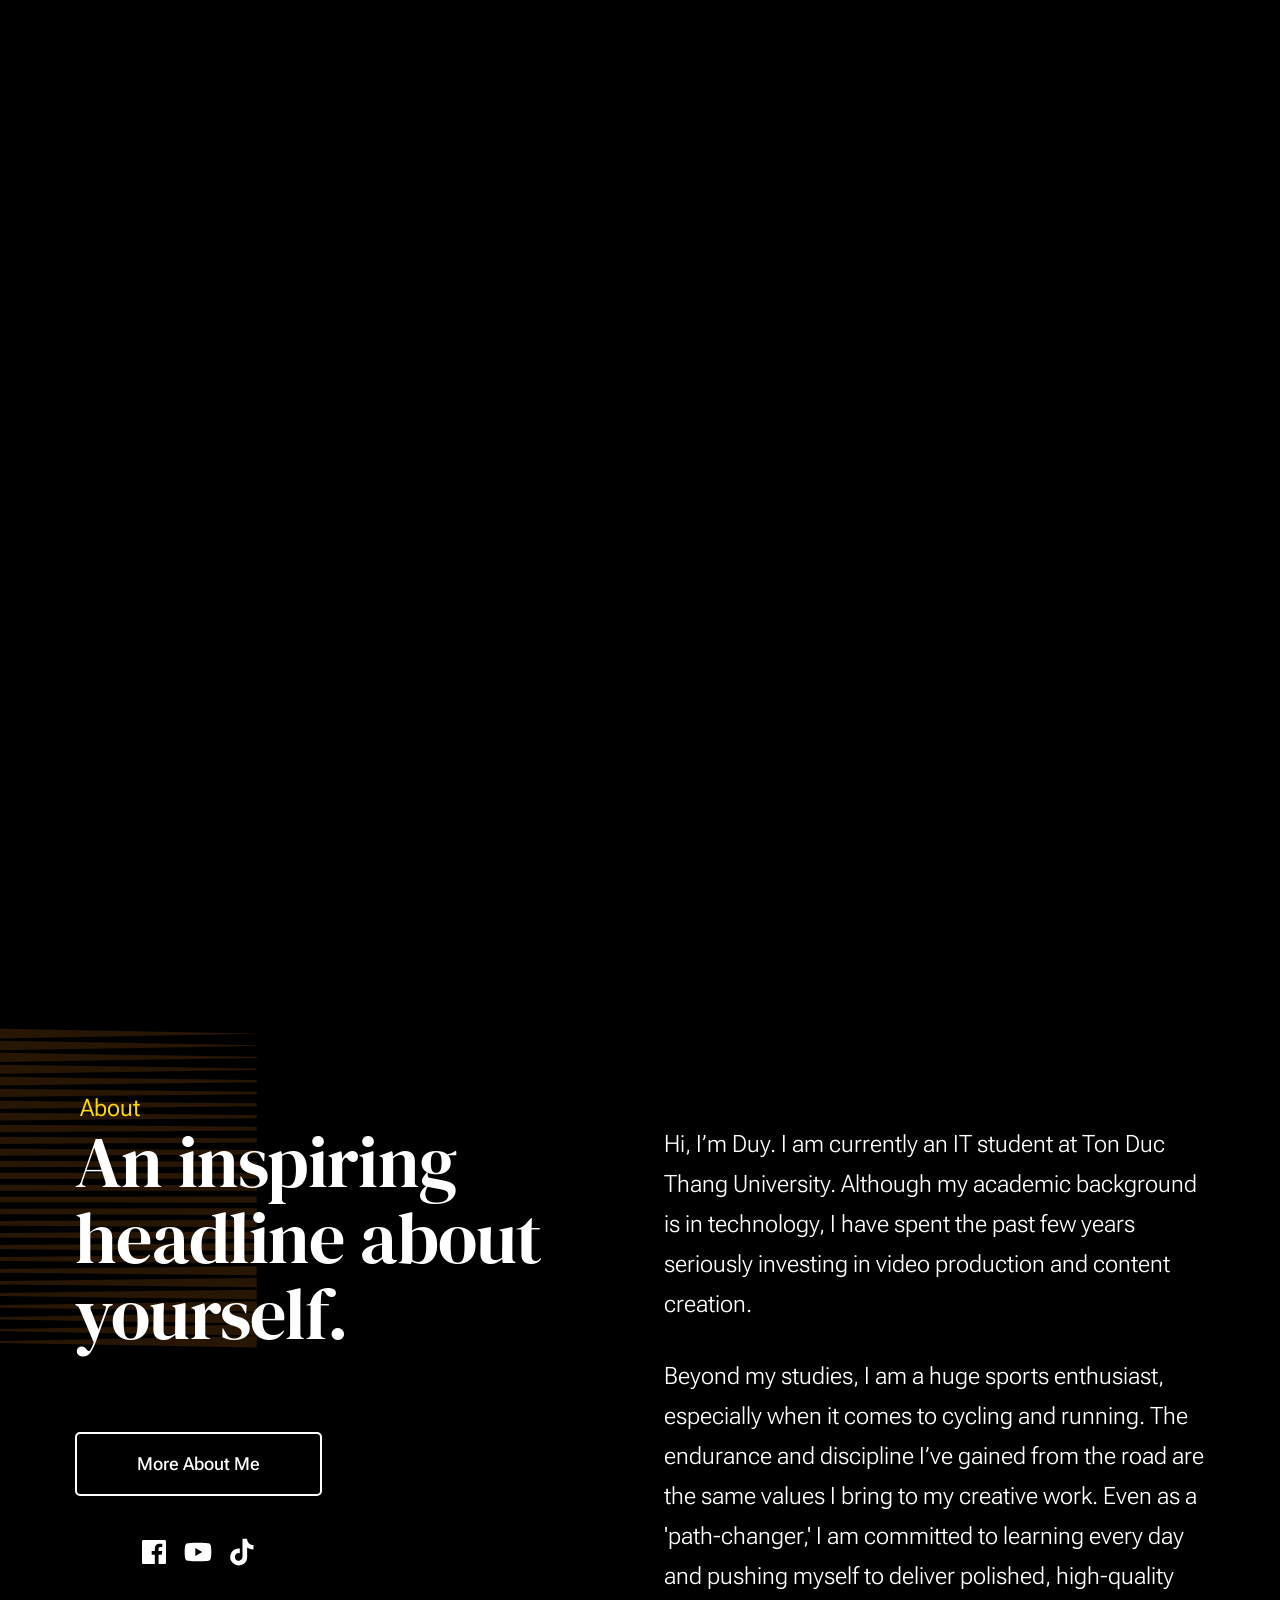
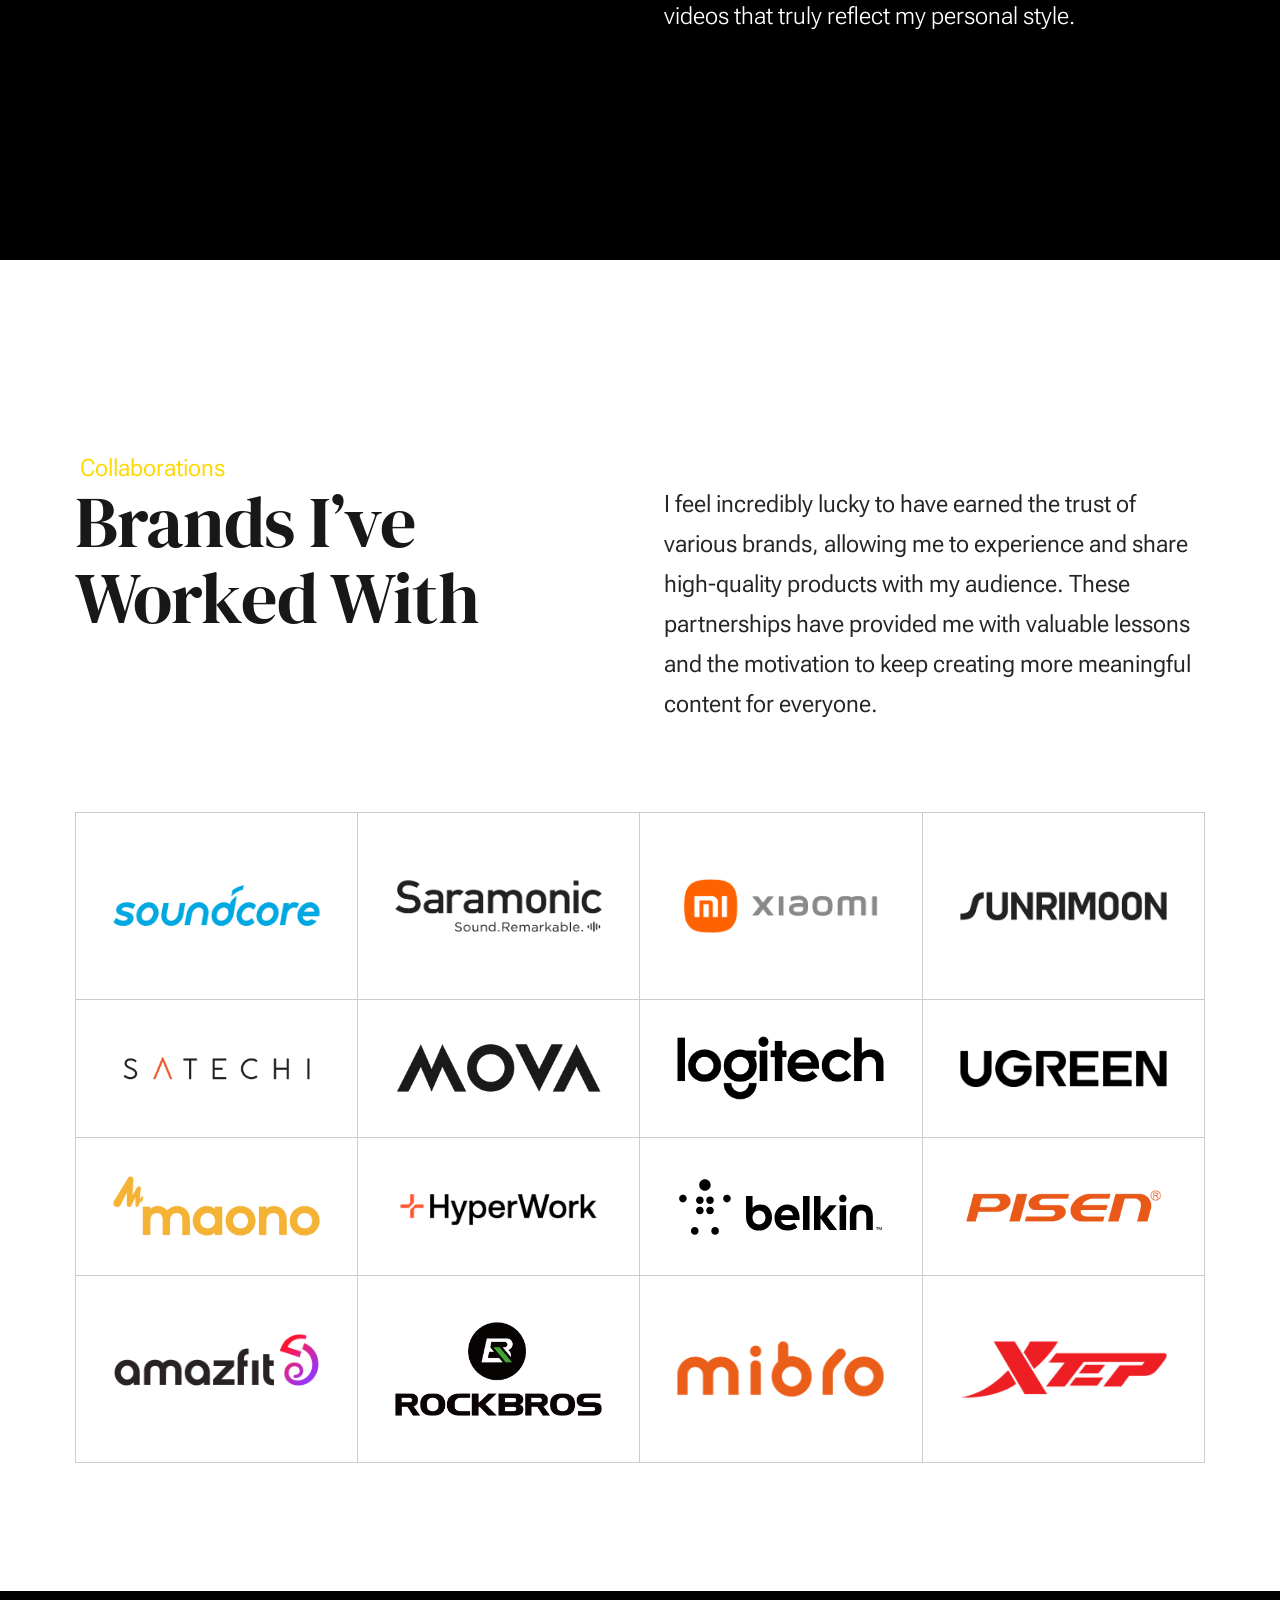
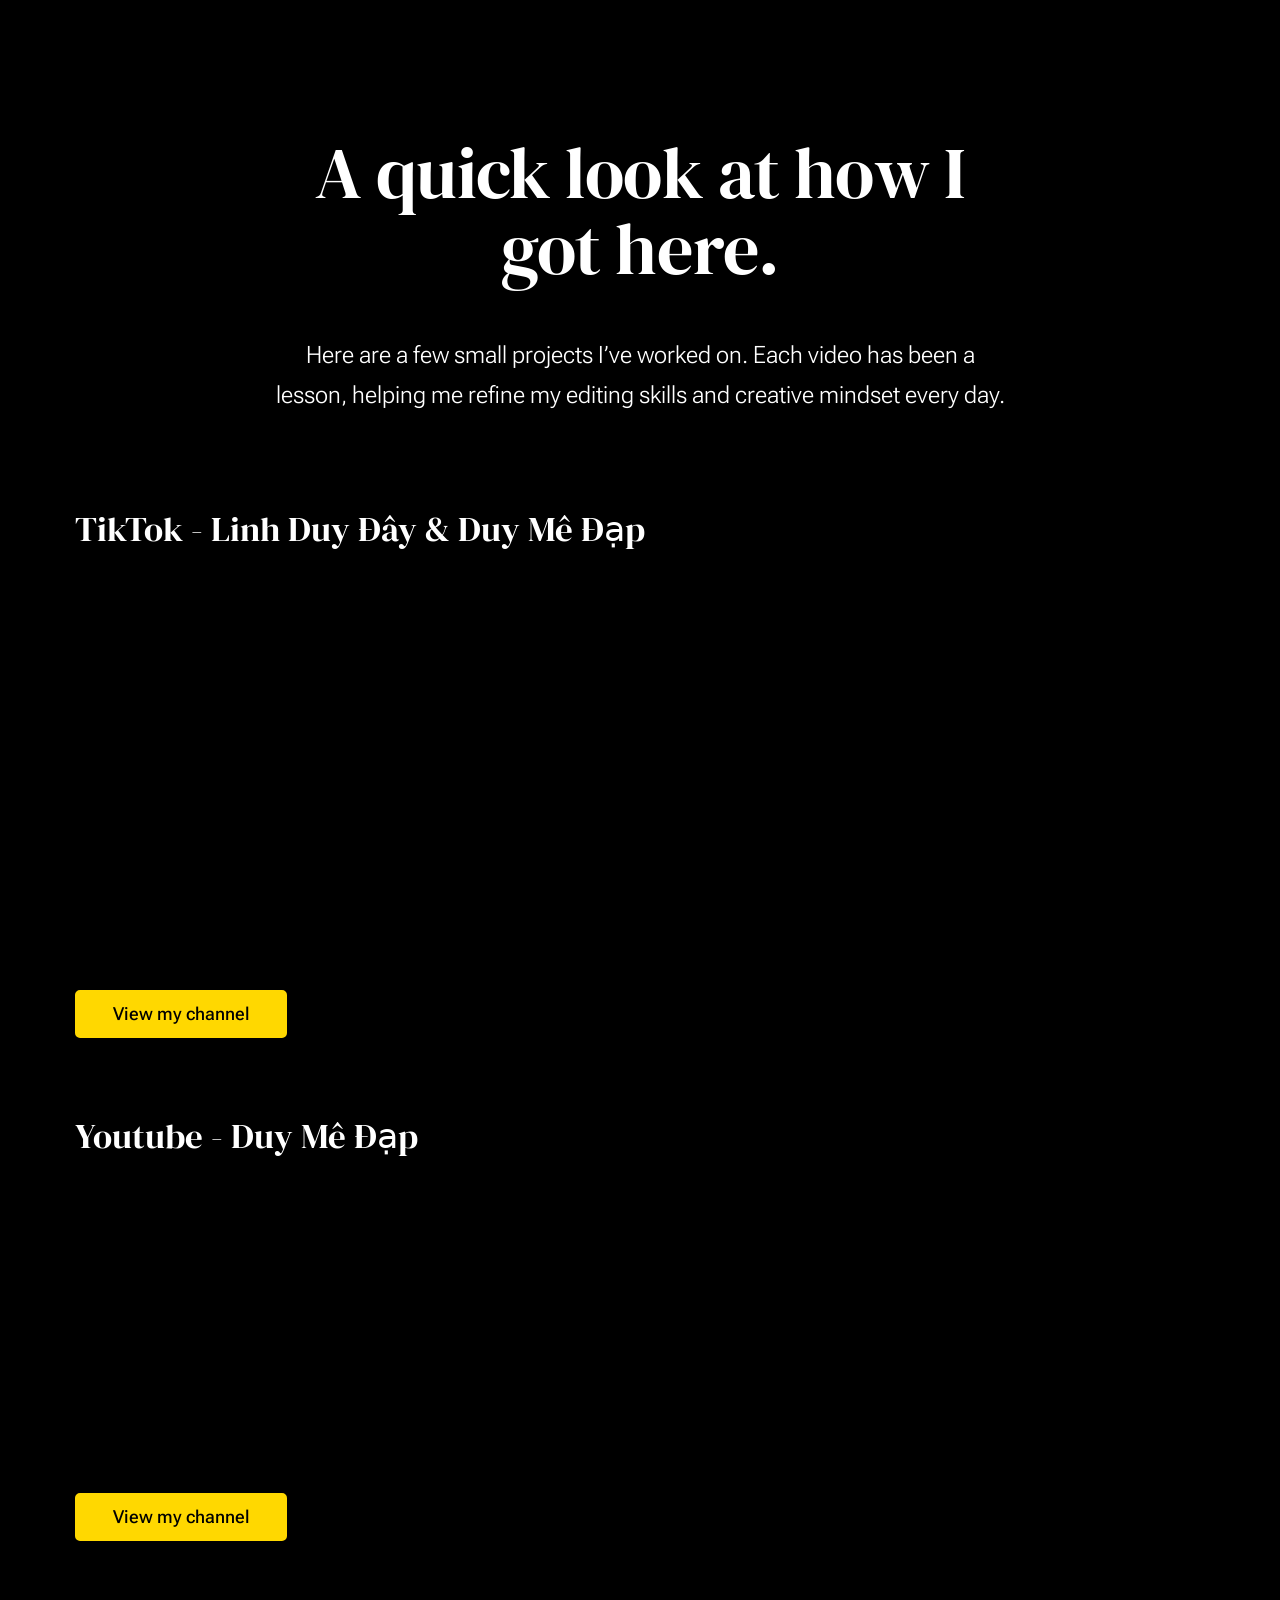
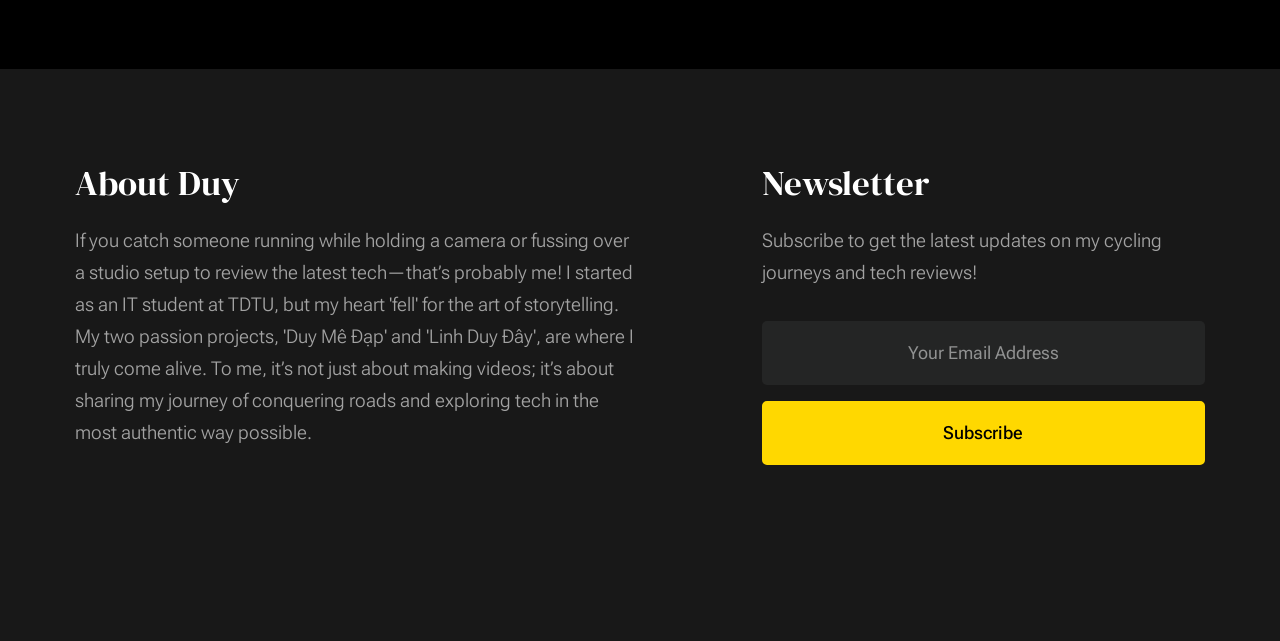
==== commit 4c8eb735: "first commit" ====
--- a/index.html
+++ b/index.html
@@ -40,42 +40,10 @@
     ================================================== -->
     <div id="page" class="s-pagewrap ss-home">
       <!-- # site header 
+       
         ================================================== -->
-      <header class="s-header">
-        <div class="row s-header__inner width-sixteen-col">
-          <div class="s-header__block">
-            <div class="s-header__logo">
-              <a class="logo" href="index.html">
-                <img src="images/logo.png" alt="Homepage" />
-              </a>
-            </div>
-
-            <a class="s-header__menu-toggle" href="#0"><span>Menu</span></a>
-          </div>
-          <!-- end s-header__block -->
-
-          <nav class="s-header__nav">
-            <ul class="s-header__menu-links">
-              <li><a href="about.html">About</a></li>
-              <li><a href="services.html">Gear</a></li>
-              <li><a href="blog.html">Work</a></li>
-              <li><a href="contact.html">Contact</a></li>
-            </ul>
-            <!-- s-header__menu-links -->
-
-            <div class="s-header__contact">
-              <a
-                href="contact.html"
-                class="btn btn--primary s-header__contact-btn"
-                >Let's Work Together</a
-              >
-            </div>
-            <!-- s-header__contact -->
-          </nav>
-          <!-- end s-header__nav -->
-        </div>
-        <!-- end s-header__inner -->
-      </header>
+      <div data-include="header"></div>
+
       <!-- end s-header -->
 
       <!-- # site main content
@@ -254,106 +222,7 @@
 
         <!-- expertise
             ----------------------------------------------- -->
-        <section id="expertise" class="s-expertise">
-          <div class="row s-expertise__content width-sixteen-col">
-            <div class="column xl-12 grid-block grid-section-split">
-              <div class="section-header grid-section-split__header">
-                <div class="text-pretitle">Expertise</div>
-                <h2 class="text-display-title">My key areas of expertise.</h2>
-
-                <p class="lead">
-                  Lorem ipsum dolor sit amet consectetur adipisicing elit.
-                  Laborum suscipit debitis quam dignissimos veritatis atque
-                  pariatur magnam obcaecati fugit reprehenderit vel numquam
-                  facere esse est deserunt, perferendis commodi voluptatem
-                  similique.
-                </p>
-              </div>
-              <!-- end section-header -->
-
-              <div
-                class="s-expertise__content-main grid-section-split__primary"
-              >
-                <div class="grid-list-items list-items show-ctr">
-                  <div class="grid-list-items__item list-items__item">
-                    <div class="grid-list-items__title list-items__item-header">
-                      <h3 class="list-items__item-title">Digital Marketing</h3>
-                    </div>
-                    <div class="grid-list-items__text list-items__item-text">
-                      <p>
-                        Quibusdam quis autem voluptatibus earum vel ex error ea
-                        magni. Rerum quam quos. Aut asperiores sit mollitia. Rem
-                        neque et voluptatem eos quia sed eligendi et. Eaque
-                        velit eligendi ut magnam. Cumque ducimus laborum
-                        doloribus facere maxime vel earum quidem enim suscipit.
-                      </p>
-                    </div>
-                  </div>
-                  <!-- list-item -->
-                  <div class="grid-list-items__item list-items__item">
-                    <div class="grid-list-items__title list-items__item-header">
-                      <h3 class="list-items__item-title">Project Management</h3>
-                    </div>
-                    <div class="grid-list-items__text list-items__item-text">
-                      <p>
-                        Rerum quam quos. Quibusdam quis autem voluptatibus earum
-                        vel ex error ea magni. Aut asperiores sit mollitia. Rem
-                        neque et voluptatem eos quia sed eligendi et. Eaque
-                        velit eligendi ut magnam. Cumque ducimus laborum
-                        doloribus facere maxime vel earum quidem enim suscipit.
-                      </p>
-                    </div>
-                  </div>
-                  <!-- list-expertise__item -->
-                  <div class="grid-list-items__item list-items__item">
-                    <div class="grid-list-items__title list-items__item-header">
-                      <h3 class="list-items__item-title">Content Marketing</h3>
-                    </div>
-                    <div class="grid-list-items__text list-items__item-text">
-                      <p>
-                        Eaque velit eligend. iQuibusdam quis autem voluptatibus
-                        earum vel ex error ea magni. Rerum quam quos. Aut
-                        asperiores sit mollitia. Rem neque et voluptatem eos
-                        quia sed eligendi et. Eaque velit eligendi ut magnam.
-                        Cumque ducimus laborum doloribus facere maxime vel earum
-                        quidem enim suscipit.
-                      </p>
-                    </div>
-                  </div>
-                  <!-- list-expertise__item -->
-                  <div class="grid-list-items__item list-items__item">
-                    <div class="grid-list-items__title list-items__item-header">
-                      <h3 class="list-items__item-title">
-                        Research & Discovery
-                      </h3>
-                    </div>
-                    <div class="grid-list-items__text list-items__item-text">
-                      <p>
-                        Quibusdam quis autem voluptatibus earum vel ex error ea
-                        magni. Rerum quam quos. Aut asperiores sit mollitia. Rem
-                        neque et voluptatem eos quia sed eligendi et. Eaque
-                        velit eligendi ut magnam. Cumque ducimus laborum
-                        doloribus facere maxime vel earum quidem enim suscipit.
-                      </p>
-                    </div>
-                  </div>
-                  <!-- list-expertise__item -->
-                </div>
-                <!-- grid-list-items -->
-              </div>
-              <!-- end s-expertise__content-main -->
-
-              <div class="s-expertise__content-btn grid-section-split__bottom">
-                <a href="services.html" class="btn btn--stroke u-fullwidth"
-                  >View All Services</a
-                >
-              </div>
-              <!-- end s-about__content-btn -->
-            </div>
-            <!-- end grid-block-->
-          </div>
-          <!-- end s-expertise__content -->
-        </section>
+
         <!-- end s-expertise -->
 
         <!-- clients
@@ -369,11 +238,11 @@
 
               <div class="grid-section-split__primary">
                 <p class="lead">
-                  Mình cảm thấy may mắn khi được các nhãn hàng tin tưởng, cho
-                  phép mình trải nghiệm và chia sẻ về những sản phẩm chất lượng.
-                  Những đối tác này đã giúp mình có thêm nhiều bài học và động
-                  lực để tiếp tục tạo ra những nội dung hữu ích hơn cho mọi
-                  người.
+                  I feel incredibly lucky to have earned the trust of various
+                  brands, allowing me to experience and share high-quality
+                  products with my audience. These partnerships have provided me
+                  with valuable lessons and the motivation to keep creating more
+                  meaningful content for everyone.
                 </p>
               </div>
               <!-- end grid-section-split__primary -->
@@ -486,12 +355,12 @@
           <div class="column xl-8 lg-12">
             <div class="s-cta__content">
               <h2 class="text-display-title">
-                Một cái nhìn thoáng qua về hành trình của mình.
+                A quick look at how I got here.
               </h2>
               <p class="lead">
-                Dưới đây là một vài dự án nhỏ mình từng thực hiện. Mỗi video đều
-                là một bài học giúp mình hoàn thiện hơn kỹ năng quay dựng và tư
-                duy sáng tạo mỗi ngày.
+                Here are a few small projects I’ve worked on. Each video has
+                been a lesson, helping me refine my editing skills and creative
+                mindset every day.
               </p>
             </div>
           </div>
@@ -566,7 +435,7 @@
             <a
               href="https://www.tiktok.com/@linhduyday"
               class="btn btn--primary btn--small"
-              >Xem kênh</a
+              >View my channel</a
             >
           </div>
         </div>
@@ -574,7 +443,7 @@
         <div class="row">
           <div class="column xl-12">
             <div class="video-header">
-              <h3 class="video-title">Kênh Youtube - Duy Mê Đạp</h3>
+              <h3 class="video-title">Youtube - Duy Mê Đạp</h3>
             </div>
             <div class="video-carousel horizontal-style">
               <div class="video-item">
@@ -641,7 +510,7 @@
             <a
               href="https://www.youtube.com/@duymedap"
               class="btn btn--primary btn--small"
-              >Xem kênh</a
+              >View my channel</a
             >
           </div>
         </div>
@@ -655,180 +524,7 @@
 
       <!-- # footer 
         ================================================== -->
-      <footer class="s-footer">
-        <div class="row s-footer__content">
-          <div class="column xl-6 lg-6 md-12 s-footer__block s-footer__about">
-            <h3>About Monica</h3>
-            <p>
-              Lorem ipsum dolor sit amet consectetur adipisicing elit. Voluptas
-              illum quasi facere libero, fugiat laboriosam possimus
-              reprehenderit eveniet vero voluptatum fugit ad quis veritatis
-              suscipit beatae incidunt perferendis tempore earum hic repellendus
-              quisquam recusandae ipsa id esse. Nobis, aut deleniti. Lorem ipsum
-              dolor sit amet consectetur, adipisicing elit. Facere ratione
-              dignissimos.
-            </p>
-          </div>
-          <div
-            class="column xl-3 lg-6 md-12 s-footer__block s-footer__site-links"
-          >
-            <h3>Site Links</h3>
-            <ul class="link-list">
-              <li><a href="index.html">Home</a></li>
-              <li><a href="services.html">Services</a></li>
-              <li><a href="blog.html">Journal</a></li>
-              <li><a href="about.html">About</a></li>
-              <li><a href="contact.html">Contact</a></li>
-              <li>
-                <a href="https://www.dreamhost.com/r.cgi?287326">DreamHost</a>
-              </li>
-            </ul>
-          </div>
-          <div
-            class="column xl-3 lg-6 md-12 tab-12 s-footer__block s-footer__newsletter"
-          >
-            <h3>Newsletter</h3>
-
-            <p>
-              Lorem ipsum dolor sit amet consectetur, adipisicing elit. Facere
-              ratione dignissimos.
-            </p>
-
-            <div class="subscribe-form">
-              <form id="mc-form" class="mc-form">
-                <input
-                  type="email"
-                  name="EMAIL"
-                  id="mce-EMAIL"
-                  class="u-fullwidth text-center"
-                  placeholder="Your Email Address"
-                  title="The domain portion of the email address is invalid (the portion after the @)."
-                  pattern="^([^\x00-\x20\x22\x28\x29\x2c\x2e\x3a-\x3c\x3e\x40\x5b-\x5d\x7f-\xff]+|\x22([^\x0d\x22\x5c\x80-\xff]|\x5c[\x00-\x7f])*\x22)(\x2e([^\x00-\x20\x22\x28\x29\x2c\x2e\x3a-\x3c\x3e\x40\x5b-\x5d\x7f-\xff]+|\x22([^\x0d\x22\x5c\x80-\xff]|\x5c[\x00-\x7f])*\x22))*\x40([^\x00-\x20\x22\x28\x29\x2c\x2e\x3a-\x3c\x3e\x40\x5b-\x5d\x7f-\xff]+|\x5b([^\x0d\x5b-\x5d\x80-\xff]|\x5c[\x00-\x7f])*\x5d)(\x2e([^\x00-\x20\x22\x28\x29\x2c\x2e\x3a-\x3c\x3e\x40\x5b-\x5d\x7f-\xff]+|\x5b([^\x0d\x5b-\x5d\x80-\xff]|\x5c[\x00-\x7f])*\x5d))*(\.\w{2,})+$"
-                  required
-                />
-                <input
-                  type="submit"
-                  name="subscribe"
-                  value="Subscribe"
-                  class="btn btn--primary btn--small u-fullwidth"
-                />
-                <!-- <div style="position: absolute; left: -5000px;" aria-hidden="true"><input type="text" name="b_cdb7b577e41181934ed6a6a44_9a91cfe7b3" tabindex="-1" value=""></div> -->
-                <div class="mc-status"></div>
-              </form>
-            </div>
-          </div>
-        </div>
-
-        <div class="row s-footer__bottom">
-          <div class="column xl-6 lg-12">
-            <ul class="s-footer__social social-list">
-              <li>
-                <a href="#0">
-                  <svg
-                    xmlns="http://www.w3.org/2000/svg"
-                    width="24"
-                    height="24"
-                    viewBox="0 0 24 24"
-                    style="fill: rgba(0, 0, 0, 1); transform: ; -ms-filter: "
-                  >
-                    <path
-                      d="M20,3H4C3.447,3,3,3.448,3,4v16c0,0.552,0.447,1,1,1h8.615v-6.96h-2.338v-2.725h2.338v-2c0-2.325,1.42-3.592,3.5-3.592 c0.699-0.002,1.399,0.034,2.095,0.107v2.42h-1.435c-1.128,0-1.348,0.538-1.348,1.325v1.735h2.697l-0.35,2.725h-2.348V21H20 c0.553,0,1-0.448,1-1V4C21,3.448,20.553,3,20,3z"
-                    ></path>
-                  </svg>
-                  <span class="u-screen-reader-text">Facebook</span>
-                </a>
-              </li>
-              <li>
-                <a href="#0">
-                  <svg
-                    xmlns="http://www.w3.org/2000/svg"
-                    width="24"
-                    height="24"
-                    viewBox="0 0 24 24"
-                    style="fill: rgba(0, 0, 0, 1); transform: ; -ms-filter: "
-                  >
-                    <path
-                      d="M19.633,7.997c0.013,0.175,0.013,0.349,0.013,0.523c0,5.325-4.053,11.461-11.46,11.461c-2.282,0-4.402-0.661-6.186-1.809 c0.324,0.037,0.636,0.05,0.973,0.05c1.883,0,3.616-0.636,5.001-1.721c-1.771-0.037-3.255-1.197-3.767-2.793 c0.249,0.037,0.499,0.062,0.761,0.062c0.361,0,0.724-0.05,1.061-0.137c-1.847-0.374-3.23-1.995-3.23-3.953v-0.05 c0.537,0.299,1.16,0.486,1.82,0.511C3.534,9.419,2.823,8.184,2.823,6.787c0-0.748,0.199-1.434,0.548-2.032 c1.983,2.443,4.964,4.04,8.306,4.215c-0.062-0.3-0.1-0.611-0.1-0.923c0-2.22,1.796-4.028,4.028-4.028 c1.16,0,2.207,0.486,2.943,1.272c0.91-0.175,1.782-0.512,2.556-0.973c-0.299,0.935-0.936,1.721-1.771,2.22 c0.811-0.088,1.597-0.312,2.319-0.624C21.104,6.712,20.419,7.423,19.633,7.997z"
-                    ></path>
-                  </svg>
-                  <span class="u-screen-reader-text">Twitter</span>
-                </a>
-              </li>
-              <li>
-                <a href="#0">
-                  <svg
-                    xmlns="http://www.w3.org/2000/svg"
-                    width="24"
-                    height="24"
-                    viewBox="0 0 24 24"
-                    style="fill: rgba(0, 0, 0, 1); transform: ; -ms-filter: "
-                  >
-                    <path
-                      d="M11.999,7.377c-2.554,0-4.623,2.07-4.623,4.623c0,2.554,2.069,4.624,4.623,4.624c2.552,0,4.623-2.07,4.623-4.624 C16.622,9.447,14.551,7.377,11.999,7.377L11.999,7.377z M11.999,15.004c-1.659,0-3.004-1.345-3.004-3.003 c0-1.659,1.345-3.003,3.004-3.003s3.002,1.344,3.002,3.003C15.001,13.659,13.658,15.004,11.999,15.004L11.999,15.004z"
-                    ></path>
-                    <circle cx="16.806" cy="7.207" r="1.078"></circle>
-                    <path
-                      d="M20.533,6.111c-0.469-1.209-1.424-2.165-2.633-2.632c-0.699-0.263-1.438-0.404-2.186-0.42 c-0.963-0.042-1.268-0.054-3.71-0.054s-2.755,0-3.71,0.054C7.548,3.074,6.809,3.215,6.11,3.479C4.9,3.946,3.945,4.902,3.477,6.111 c-0.263,0.7-0.404,1.438-0.419,2.186c-0.043,0.962-0.056,1.267-0.056,3.71c0,2.442,0,2.753,0.056,3.71 c0.015,0.748,0.156,1.486,0.419,2.187c0.469,1.208,1.424,2.164,2.634,2.632c0.696,0.272,1.435,0.426,2.185,0.45 c0.963,0.042,1.268,0.055,3.71,0.055s2.755,0,3.71-0.055c0.747-0.015,1.486-0.157,2.186-0.419c1.209-0.469,2.164-1.424,2.633-2.633 c0.263-0.7,0.404-1.438,0.419-2.186c0.043-0.962,0.056-1.267,0.056-3.71s0-2.753-0.056-3.71C20.941,7.57,20.801,6.819,20.533,6.111z M19.315,15.643c-0.007,0.576-0.111,1.147-0.311,1.688c-0.305,0.787-0.926,1.409-1.712,1.711c-0.535,0.199-1.099,0.303-1.67,0.311 c-0.95,0.044-1.218,0.055-3.654,0.055c-2.438,0-2.687,0-3.655-0.055c-0.569-0.007-1.135-0.112-1.669-0.311 c-0.789-0.301-1.414-0.923-1.719-1.711c-0.196-0.534-0.302-1.099-0.311-1.669c-0.043-0.95-0.053-1.218-0.053-3.654 c0-2.437,0-2.686,0.053-3.655c0.007-0.576,0.111-1.146,0.311-1.687c0.305-0.789,0.93-1.41,1.719-1.712 c0.534-0.198,1.1-0.303,1.669-0.311c0.951-0.043,1.218-0.055,3.655-0.055c2.437,0,2.687,0,3.654,0.055 c0.571,0.007,1.135,0.112,1.67,0.311c0.786,0.303,1.407,0.925,1.712,1.712c0.196,0.534,0.302,1.099,0.311,1.669 c0.043,0.951,0.054,1.218,0.054,3.655c0,2.436,0,2.698-0.043,3.654H19.315z"
-                    ></path>
-                  </svg>
-                  <span class="u-screen-reader-text">Instagram</span>
-                </a>
-              </li>
-              <li>
-                <a href="#0">
-                  <svg
-                    xmlns="http://www.w3.org/2000/svg"
-                    width="24"
-                    height="24"
-                    viewBox="0 0 24 24"
-                    style="fill: rgba(0, 0, 0, 1); transform: ; msfilter: "
-                  >
-                    <path
-                      d="M20.66 6.98a9.932 9.932 0 0 0-3.641-3.64C15.486 2.447 13.813 2 12 2s-3.486.447-5.02 1.34c-1.533.893-2.747 2.107-3.64 3.64S2 10.187 2 12s.446 3.487 1.34 5.02a9.924 9.924 0 0 0 3.641 3.64C8.514 21.553 10.187 22 12 22s3.486-.447 5.02-1.34a9.932 9.932 0 0 0 3.641-3.64C21.554 15.487 22 13.813 22 12s-.446-3.487-1.34-5.02zM12 3.66c2 0 3.772.64 5.32 1.919-.92 1.174-2.286 2.14-4.1 2.9-1.002-1.813-2.088-3.327-3.261-4.54A7.715 7.715 0 0 1 12 3.66zM5.51 6.8a8.116 8.116 0 0 1 2.711-2.22c1.212 1.201 2.325 2.7 3.34 4.5-2 .6-4.114.9-6.341.9-.573 0-1.006-.013-1.3-.04A8.549 8.549 0 0 1 5.51 6.8zM3.66 12c0-.054.003-.12.01-.2.007-.08.01-.146.01-.2.254.014.641.02 1.161.02 2.666 0 5.146-.367 7.439-1.1.187.373.381.793.58 1.26-1.32.293-2.674 1.006-4.061 2.14S6.4 16.247 5.76 17.5c-1.4-1.587-2.1-3.42-2.1-5.5zM12 20.34c-1.894 0-3.594-.587-5.101-1.759.601-1.187 1.524-2.322 2.771-3.401 1.246-1.08 2.483-1.753 3.71-2.02a29.441 29.441 0 0 1 1.56 6.62 8.166 8.166 0 0 1-2.94.56zm7.08-3.96a8.351 8.351 0 0 1-2.58 2.621c-.24-2.08-.7-4.107-1.379-6.081.932-.066 1.765-.1 2.5-.1.799 0 1.686.034 2.659.1a8.098 8.098 0 0 1-1.2 3.46zm-1.24-5c-1.16 0-2.233.047-3.22.14a27.053 27.053 0 0 0-.68-1.62c2.066-.906 3.532-2.006 4.399-3.3 1.2 1.414 1.854 3.027 1.96 4.84-.812-.04-1.632-.06-2.459-.06z"
-                    ></path>
-                  </svg>
-                  <span class="u-screen-reader-text">Dribbble</span>
-                </a>
-              </li>
-            </ul>
-            <!-- end s-footer__social -->
-          </div>
-          <div class="column xl-6 lg-12">
-            <p class="ss-copyright">
-              <span>© Copyright Monica 2022</span>
-              <span
-                >Design by
-                <a href="https://www.styleshout.com/">StyleShout</a>
-                Distribution By
-                <a href="https://themewagon.com">ThemeWagon</a></span
-              >
-            </p>
-          </div>
-
-          <div class="ss-go-top">
-            <a class="smoothscroll" title="Back to Top" href="#top">
-              <svg
-                xmlns="http://www.w3.org/2000/svg"
-                viewBox="0 0 24 24"
-                width="36"
-                height="36"
-                fill="none"
-                stroke="#ffffff"
-                stroke-width="1"
-                stroke-linecap="round"
-                stroke-linejoin="round"
-              >
-                &lt;!--! Atomicons Free 1.00 by @atisalab License -
-                https://atomicons.com/license/ (Icons: CC BY 4.0) Copyright 2021
-                Atomicons --&gt;
-                <polyline points="17 11 12 6 7 11"></polyline>
-                <line x1="12" y1="18" x2="12" y2="6"></line>
-              </svg>
-            </a>
-          </div>
-          <!-- end ss-go-top -->
-        </div>
-      </footer>
+      <div data-include="footer"></div>
       <!-- end s-footer -->
     </div>
     <!-- end page-wrap -->
@@ -837,5 +533,13 @@
     ================================================== -->
     <script src="js/plugins.js"></script>
     <script src="js/main.js"></script>
+
+    <script>
+      fetch("header.html")
+        .then((response) => response.text())
+        .then((data) => {
+          document.getElementById("header-placeholder").innerHTML = data;
+        });
+    </script>
   </body>
 </html>
